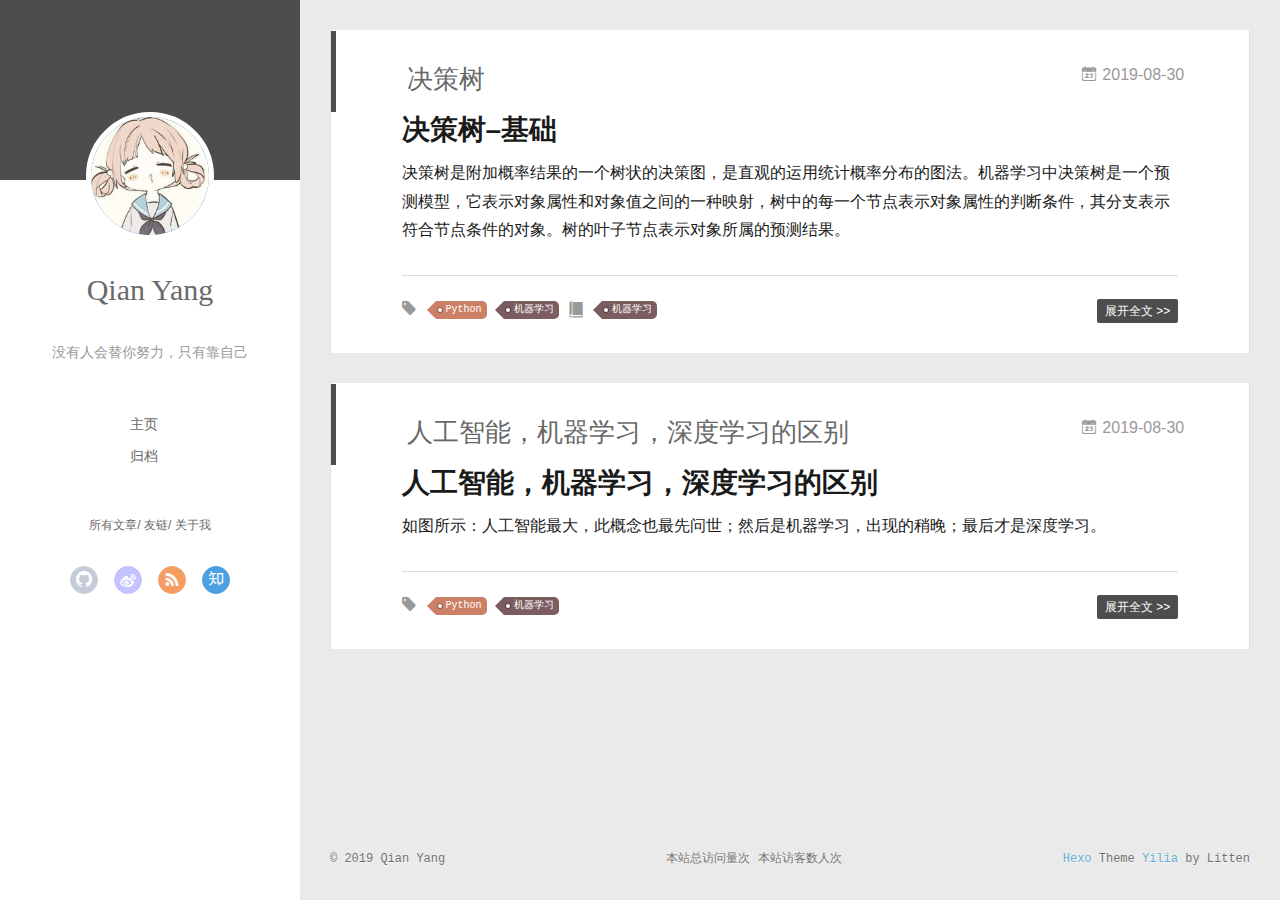
==== index.html @ 1e422bd9 "Site updated: 2019-08-30 15:09:49" ====
<!DOCTYPE html>
<html>
<head><meta name="generator" content="Hexo 3.9.0">
  <meta charset="utf-8">
  
  <meta name="renderer" content="webkit">
  <meta http-equiv="X-UA-Compatible" content="IE=edge">
  <link rel="dns-prefetch" href="https://yokiyang.github.io">
  <title>Yoki的读书笔记</title>
  <meta name="viewport" content="width=device-width, initial-scale=1, maximum-scale=1">
  <meta property="og:type" content="website">
<meta property="og:title" content="Yoki的读书笔记">
<meta property="og:url" content="https://yokiyang.github.io/index.html">
<meta property="og:site_name" content="Yoki的读书笔记">
<meta property="og:locale" content="zh-Hans">
<meta name="twitter:card" content="summary">
<meta name="twitter:title" content="Yoki的读书笔记">
  
    <link rel="alternative" href="/atom.xml" title="Yoki的读书笔记" type="application/atom+xml">
  
  
    <link rel="icon" href="/assets/favicon.png">
  
  <link rel="stylesheet" type="text/css" href="/./main.0cf68a.css">
  <style type="text/css">
  
    #container.show {
      background: linear-gradient(200deg,#a0cfe4,#e8c37e);
    }
  </style>
  

  

</head>
</html>
<body>
  <div id="container" q-class="show:isCtnShow">
    <canvas id="anm-canvas" class="anm-canvas"></canvas>
    <div class="left-col" q-class="show:isShow">
      
<div class="overlay" style="background: #4d4d4d"></div>
<div class="intrude-less">
	<header id="header" class="inner">
		<a href="/" class="profilepic">
			<img src="/assets/head.jpeg" class="js-avatar">
		</a>
		<hgroup>
		  <h1 class="header-author"><a href="/">Qian Yang</a></h1>
		</hgroup>
		
		<p class="header-subtitle">没有人会替你努力，只有靠自己</p>
		

		<nav class="header-menu">
			<ul>
			
				<li><a href="/">主页</a></li>
	        
				<li><a href="/archives">归档</a></li>
	        
			</ul>
		</nav>
		<nav class="header-smart-menu">
    		
    			
    			<a q-on="click: openSlider(e, 'innerArchive')" href="javascript:void(0)">所有文章</a>
    			
            
    			
    			<a q-on="click: openSlider(e, 'friends')" href="javascript:void(0)">友链</a>
    			
            
    			
    			<a q-on="click: openSlider(e, 'aboutme')" href="javascript:void(0)">关于我</a>
    			
            
		</nav>
		<nav class="header-nav">
			<div class="social">
				
					<a class="github" target="_blank" href="#" title="github"><i class="icon-github"></i></a>
		        
					<a class="weibo" target="_blank" href="#" title="weibo"><i class="icon-weibo"></i></a>
		        
					<a class="rss" target="_blank" href="#" title="rss"><i class="icon-rss"></i></a>
		        
					<a class="zhihu" target="_blank" href="#" title="zhihu"><i class="icon-zhihu"></i></a>
		        
			</div>
		</nav>
	</header>		
</div>

    </div>
    <div class="mid-col" q-class="show:isShow,hide:isShow|isFalse">
      
<nav id="mobile-nav">
  	<div class="overlay js-overlay" style="background: #4d4d4d"></div>
	<div class="btnctn js-mobile-btnctn">
  		<div class="slider-trigger list" q-on="click: openSlider(e)"><i class="icon icon-sort"></i></div>
	</div>
	<div class="intrude-less">
		<header id="header" class="inner">
			<div class="profilepic">
				<img src="/assets/head.jpeg" class="js-avatar">
			</div>
			<hgroup>
			  <h1 class="header-author js-header-author">Qian Yang</h1>
			</hgroup>
			
			<p class="header-subtitle"><i class="icon icon-quo-left"></i>没有人会替你努力，只有靠自己<i class="icon icon-quo-right"></i></p>
			
			
			
				
			
				
			
			
			
			<nav class="header-nav">
				<div class="social">
					
						<a class="github" target="_blank" href="#" title="github"><i class="icon-github"></i></a>
			        
						<a class="weibo" target="_blank" href="#" title="weibo"><i class="icon-weibo"></i></a>
			        
						<a class="rss" target="_blank" href="#" title="rss"><i class="icon-rss"></i></a>
			        
						<a class="zhihu" target="_blank" href="#" title="zhihu"><i class="icon-zhihu"></i></a>
			        
				</div>
			</nav>

			<nav class="header-menu js-header-menu">
				<ul style="width: 50%">
				
				
					<li style="width: 50%"><a href="/">主页</a></li>
		        
					<li style="width: 50%"><a href="/archives">归档</a></li>
		        
				</ul>
			</nav>
		</header>				
	</div>
	<div class="mobile-mask" style="display:none" q-show="isShow"></div>
</nav>

      <div id="wrapper" class="body-wrap">
        <div class="menu-l">
          <div class="canvas-wrap">
            <canvas data-colors="#eaeaea" data-sectionHeight="100" data-contentId="js-content" id="myCanvas1" class="anm-canvas"></canvas>
          </div>
          <div id="js-content" class="content-ll">
            
  
    <article id="post-decisiontree" class="article article-type-post  article-index" itemscope itemprop="blogPost">
  <div class="article-inner">
    
      <header class="article-header">
        
  
    <h1 itemprop="name">
      <a class="article-title" href="/2019/08/30/decisiontree/">决策树</a>
    </h1>
  

        
        <a href="/2019/08/30/decisiontree/" class="archive-article-date">
  	<time datetime="2019-08-30T01:09:26.000Z" itemprop="datePublished"><i class="icon-calendar icon"></i>2019-08-30</time>
</a>
        
      </header>
    
    <div class="article-entry" itemprop="articleBody">
      
        <h1 id="决策树–基础"><a href="#决策树–基础" class="headerlink" title="决策树–基础"></a>决策树–基础</h1><p>决策树是附加概率结果的一个树状的决策图，是直观的运用统计概率分布的图法。机器学习中决策树是一个预测模型，它表示对象属性和对象值之间的一种映射，树中的每一个节点表示对象属性的判断条件，其分支表示符合节点条件的对象。树的叶子节点表示对象所属的预测结果。  </p>
        
      

      
    </div>
    <div class="article-info article-info-index">
      
      
	<div class="article-tag tagcloud">
		<i class="icon-price-tags icon"></i>
		<ul class="article-tag-list">
			 
        		<li class="article-tag-list-item">
        			<a href="javascript:void(0)" class="js-tag article-tag-list-link color2">Python</a>
        		</li>
      		 
        		<li class="article-tag-list-item">
        			<a href="javascript:void(0)" class="js-tag article-tag-list-link color5">机器学习</a>
        		</li>
      		
		</ul>
	</div>

      
	<div class="article-category tagcloud">
		<i class="icon-book icon"></i>
		<ul class="article-tag-list">
			 
        		<li class="article-tag-list-item">
        			<a href="/categories/机器学习//" class="article-tag-list-link color5">机器学习</a>
        		</li>
      		
		</ul>
	</div>


      
        <p class="article-more-link">
          <a class="article-more-a" href="/2019/08/30/decisiontree/">展开全文 >></a>
        </p>
      

      
      <div class="clearfix"></div>
    </div>
  </div>
</article>

<aside class="wrap-side-operation">
    <div class="mod-side-operation">
        
        <div class="jump-container" id="js-jump-container" style="display:none;">
            <a href="javascript:void(0)" class="mod-side-operation__jump-to-top">
                <i class="icon-font icon-back"></i>
            </a>
            <div id="js-jump-plan-container" class="jump-plan-container" style="top: -11px;">
                <i class="icon-font icon-plane jump-plane"></i>
            </div>
        </div>
        
        
    </div>
</aside>




  
    <article id="post-machine_learning" class="article article-type-post  article-index" itemscope itemprop="blogPost">
  <div class="article-inner">
    
      <header class="article-header">
        
  
    <h1 itemprop="name">
      <a class="article-title" href="/2019/08/30/machine_learning/">人工智能，机器学习，深度学习的区别</a>
    </h1>
  

        
        <a href="/2019/08/30/machine_learning/" class="archive-article-date">
  	<time datetime="2019-08-29T16:00:00.000Z" itemprop="datePublished"><i class="icon-calendar icon"></i>2019-08-30</time>
</a>
        
      </header>
    
    <div class="article-entry" itemprop="articleBody">
      
        <h1 id="人工智能，机器学习，深度学习的区别"><a href="#人工智能，机器学习，深度学习的区别" class="headerlink" title="人工智能，机器学习，深度学习的区别"></a>人工智能，机器学习，深度学习的区别</h1><p>如图所示：人工智能最大，此概念也最先问世；然后是机器学习，出现的稍晚；最后才是深度学习。</p>
        
      

      
    </div>
    <div class="article-info article-info-index">
      
      
	<div class="article-tag tagcloud">
		<i class="icon-price-tags icon"></i>
		<ul class="article-tag-list">
			 
        		<li class="article-tag-list-item">
        			<a href="javascript:void(0)" class="js-tag article-tag-list-link color2">Python</a>
        		</li>
      		 
        		<li class="article-tag-list-item">
        			<a href="javascript:void(0)" class="js-tag article-tag-list-link color5">机器学习</a>
        		</li>
      		
		</ul>
	</div>

      

      
        <p class="article-more-link">
          <a class="article-more-a" href="/2019/08/30/machine_learning/">展开全文 >></a>
        </p>
      

      
      <div class="clearfix"></div>
    </div>
  </div>
</article>

<aside class="wrap-side-operation">
    <div class="mod-side-operation">
        
        <div class="jump-container" id="js-jump-container" style="display:none;">
            <a href="javascript:void(0)" class="mod-side-operation__jump-to-top">
                <i class="icon-font icon-back"></i>
            </a>
            <div id="js-jump-plan-container" class="jump-plan-container" style="top: -11px;">
                <i class="icon-font icon-plane jump-plane"></i>
            </div>
        </div>
        
        
    </div>
</aside>




  
  


          </div>
        </div>
      </div>
      <footer id="footer">
  <div class="outer">
    <div id="footer-info">
      <div class="footer-left">
        &copy; 2019 Qian Yang
      </div>
      <div class="footer-right">
        <a href="http://hexo.io/" target="_blank">Hexo</a> Theme
        <a href="https://github.com/litten/hexo-theme-yilia" target="_blank"
          >Yilia</a
        >
        by Litten
      </div>
    </div>
    <span id="busuanzi_container_site_pv">
      本站总访问量<span id="busuanzi_value_site_pv"></span>次</span
    >

    <span id="busuanzi_container_site_uv">
      本站访客数<span id="busuanzi_value_site_uv"></span>人次</span
    >
  </div>
</footer>

    </div>
    <script>
  var yiliaConfig = {
  	mathjax: false,
  	isHome: true,
  	isPost: false,
  	isArchive: false,
  	isTag: false,
  	isCategory: false,
  	open_in_new: false,
  	toc_hide_index: true,
  	root: "/",
  	innerArchive: true,
  	showTags: false
  }
</script>

<script>!function(t){function n(e){if(r[e])return r[e].exports;var i=r[e]={exports:{},id:e,loaded:!1};return t[e].call(i.exports,i,i.exports,n),i.loaded=!0,i.exports}var r={};n.m=t,n.c=r,n.p="./",n(0)}([function(t,n,r){r(195),t.exports=r(191)},function(t,n,r){var e=r(3),i=r(52),o=r(27),u=r(28),c=r(53),f="prototype",a=function(t,n,r){var s,l,h,v,p=t&a.F,d=t&a.G,y=t&a.S,g=t&a.P,b=t&a.B,m=d?e:y?e[n]||(e[n]={}):(e[n]||{})[f],x=d?i:i[n]||(i[n]={}),w=x[f]||(x[f]={});d&&(r=n);for(s in r)l=!p&&m&&void 0!==m[s],h=(l?m:r)[s],v=b&&l?c(h,e):g&&"function"==typeof h?c(Function.call,h):h,m&&u(m,s,h,t&a.U),x[s]!=h&&o(x,s,v),g&&w[s]!=h&&(w[s]=h)};e.core=i,a.F=1,a.G=2,a.S=4,a.P=8,a.B=16,a.W=32,a.U=64,a.R=128,t.exports=a},function(t,n,r){var e=r(6);t.exports=function(t){if(!e(t))throw TypeError(t+" is not an object!");return t}},function(t,n){var r=t.exports="undefined"!=typeof window&&window.Math==Math?window:"undefined"!=typeof self&&self.Math==Math?self:Function("return this")();"number"==typeof __g&&(__g=r)},function(t,n){t.exports=function(t){try{return!!t()}catch(t){return!0}}},function(t,n){var r=t.exports="undefined"!=typeof window&&window.Math==Math?window:"undefined"!=typeof self&&self.Math==Math?self:Function("return this")();"number"==typeof __g&&(__g=r)},function(t,n){t.exports=function(t){return"object"==typeof t?null!==t:"function"==typeof t}},function(t,n,r){var e=r(126)("wks"),i=r(76),o=r(3).Symbol,u="function"==typeof o;(t.exports=function(t){return e[t]||(e[t]=u&&o[t]||(u?o:i)("Symbol."+t))}).store=e},function(t,n){var r={}.hasOwnProperty;t.exports=function(t,n){return r.call(t,n)}},function(t,n,r){var e=r(94),i=r(33);t.exports=function(t){return e(i(t))}},function(t,n,r){t.exports=!r(4)(function(){return 7!=Object.defineProperty({},"a",{get:function(){return 7}}).a})},function(t,n,r){var e=r(2),i=r(167),o=r(50),u=Object.defineProperty;n.f=r(10)?Object.defineProperty:function(t,n,r){if(e(t),n=o(n,!0),e(r),i)try{return u(t,n,r)}catch(t){}if("get"in r||"set"in r)throw TypeError("Accessors not supported!");return"value"in r&&(t[n]=r.value),t}},function(t,n,r){t.exports=!r(18)(function(){return 7!=Object.defineProperty({},"a",{get:function(){return 7}}).a})},function(t,n,r){var e=r(14),i=r(22);t.exports=r(12)?function(t,n,r){return e.f(t,n,i(1,r))}:function(t,n,r){return t[n]=r,t}},function(t,n,r){var e=r(20),i=r(58),o=r(42),u=Object.defineProperty;n.f=r(12)?Object.defineProperty:function(t,n,r){if(e(t),n=o(n,!0),e(r),i)try{return u(t,n,r)}catch(t){}if("get"in r||"set"in r)throw TypeError("Accessors not supported!");return"value"in r&&(t[n]=r.value),t}},function(t,n,r){var e=r(40)("wks"),i=r(23),o=r(5).Symbol,u="function"==typeof o;(t.exports=function(t){return e[t]||(e[t]=u&&o[t]||(u?o:i)("Symbol."+t))}).store=e},function(t,n,r){var e=r(67),i=Math.min;t.exports=function(t){return t>0?i(e(t),9007199254740991):0}},function(t,n,r){var e=r(46);t.exports=function(t){return Object(e(t))}},function(t,n){t.exports=function(t){try{return!!t()}catch(t){return!0}}},function(t,n,r){var e=r(63),i=r(34);t.exports=Object.keys||function(t){return e(t,i)}},function(t,n,r){var e=r(21);t.exports=function(t){if(!e(t))throw TypeError(t+" is not an object!");return t}},function(t,n){t.exports=function(t){return"object"==typeof t?null!==t:"function"==typeof t}},function(t,n){t.exports=function(t,n){return{enumerable:!(1&t),configurable:!(2&t),writable:!(4&t),value:n}}},function(t,n){var r=0,e=Math.random();t.exports=function(t){return"Symbol(".concat(void 0===t?"":t,")_",(++r+e).toString(36))}},function(t,n){var r={}.hasOwnProperty;t.exports=function(t,n){return r.call(t,n)}},function(t,n){var r=t.exports={version:"2.4.0"};"number"==typeof __e&&(__e=r)},function(t,n){t.exports=function(t){if("function"!=typeof t)throw TypeError(t+" is not a function!");return t}},function(t,n,r){var e=r(11),i=r(66);t.exports=r(10)?function(t,n,r){return e.f(t,n,i(1,r))}:function(t,n,r){return t[n]=r,t}},function(t,n,r){var e=r(3),i=r(27),o=r(24),u=r(76)("src"),c="toString",f=Function[c],a=(""+f).split(c);r(52).inspectSource=function(t){return f.call(t)},(t.exports=function(t,n,r,c){var f="function"==typeof r;f&&(o(r,"name")||i(r,"name",n)),t[n]!==r&&(f&&(o(r,u)||i(r,u,t[n]?""+t[n]:a.join(String(n)))),t===e?t[n]=r:c?t[n]?t[n]=r:i(t,n,r):(delete t[n],i(t,n,r)))})(Function.prototype,c,function(){return"function"==typeof this&&this[u]||f.call(this)})},function(t,n,r){var e=r(1),i=r(4),o=r(46),u=function(t,n,r,e){var i=String(o(t)),u="<"+n;return""!==r&&(u+=" "+r+'="'+String(e).replace(/"/g,"&quot;")+'"'),u+">"+i+"</"+n+">"};t.exports=function(t,n){var r={};r[t]=n(u),e(e.P+e.F*i(function(){var n=""[t]('"');return n!==n.toLowerCase()||n.split('"').length>3}),"String",r)}},function(t,n,r){var e=r(115),i=r(46);t.exports=function(t){return e(i(t))}},function(t,n,r){var e=r(116),i=r(66),o=r(30),u=r(50),c=r(24),f=r(167),a=Object.getOwnPropertyDescriptor;n.f=r(10)?a:function(t,n){if(t=o(t),n=u(n,!0),f)try{return a(t,n)}catch(t){}if(c(t,n))return i(!e.f.call(t,n),t[n])}},function(t,n,r){var e=r(24),i=r(17),o=r(145)("IE_PROTO"),u=Object.prototype;t.exports=Object.getPrototypeOf||function(t){return t=i(t),e(t,o)?t[o]:"function"==typeof t.constructor&&t instanceof t.constructor?t.constructor.prototype:t instanceof Object?u:null}},function(t,n){t.exports=function(t){if(void 0==t)throw TypeError("Can't call method on  "+t);return t}},function(t,n){t.exports="constructor,hasOwnProperty,isPrototypeOf,propertyIsEnumerable,toLocaleString,toString,valueOf".split(",")},function(t,n){t.exports={}},function(t,n){t.exports=!0},function(t,n){n.f={}.propertyIsEnumerable},function(t,n,r){var e=r(14).f,i=r(8),o=r(15)("toStringTag");t.exports=function(t,n,r){t&&!i(t=r?t:t.prototype,o)&&e(t,o,{configurable:!0,value:n})}},function(t,n,r){var e=r(40)("keys"),i=r(23);t.exports=function(t){return e[t]||(e[t]=i(t))}},function(t,n,r){var e=r(5),i="__core-js_shared__",o=e[i]||(e[i]={});t.exports=function(t){return o[t]||(o[t]={})}},function(t,n){var r=Math.ceil,e=Math.floor;t.exports=function(t){return isNaN(t=+t)?0:(t>0?e:r)(t)}},function(t,n,r){var e=r(21);t.exports=function(t,n){if(!e(t))return t;var r,i;if(n&&"function"==typeof(r=t.toString)&&!e(i=r.call(t)))return i;if("function"==typeof(r=t.valueOf)&&!e(i=r.call(t)))return i;if(!n&&"function"==typeof(r=t.toString)&&!e(i=r.call(t)))return i;throw TypeError("Can't convert object to primitive value")}},function(t,n,r){var e=r(5),i=r(25),o=r(36),u=r(44),c=r(14).f;t.exports=function(t){var n=i.Symbol||(i.Symbol=o?{}:e.Symbol||{});"_"==t.charAt(0)||t in n||c(n,t,{value:u.f(t)})}},function(t,n,r){n.f=r(15)},function(t,n){var r={}.toString;t.exports=function(t){return r.call(t).slice(8,-1)}},function(t,n){t.exports=function(t){if(void 0==t)throw TypeError("Can't call method on  "+t);return t}},function(t,n,r){var e=r(4);t.exports=function(t,n){return!!t&&e(function(){n?t.call(null,function(){},1):t.call(null)})}},function(t,n,r){var e=r(53),i=r(115),o=r(17),u=r(16),c=r(203);t.exports=function(t,n){var r=1==t,f=2==t,a=3==t,s=4==t,l=6==t,h=5==t||l,v=n||c;return function(n,c,p){for(var d,y,g=o(n),b=i(g),m=e(c,p,3),x=u(b.length),w=0,S=r?v(n,x):f?v(n,0):void 0;x>w;w++)if((h||w in b)&&(d=b[w],y=m(d,w,g),t))if(r)S[w]=y;else if(y)switch(t){case 3:return!0;case 5:return d;case 6:return w;case 2:S.push(d)}else if(s)return!1;return l?-1:a||s?s:S}}},function(t,n,r){var e=r(1),i=r(52),o=r(4);t.exports=function(t,n){var r=(i.Object||{})[t]||Object[t],u={};u[t]=n(r),e(e.S+e.F*o(function(){r(1)}),"Object",u)}},function(t,n,r){var e=r(6);t.exports=function(t,n){if(!e(t))return t;var r,i;if(n&&"function"==typeof(r=t.toString)&&!e(i=r.call(t)))return i;if("function"==typeof(r=t.valueOf)&&!e(i=r.call(t)))return i;if(!n&&"function"==typeof(r=t.toString)&&!e(i=r.call(t)))return i;throw TypeError("Can't convert object to primitive value")}},function(t,n,r){var e=r(5),i=r(25),o=r(91),u=r(13),c="prototype",f=function(t,n,r){var a,s,l,h=t&f.F,v=t&f.G,p=t&f.S,d=t&f.P,y=t&f.B,g=t&f.W,b=v?i:i[n]||(i[n]={}),m=b[c],x=v?e:p?e[n]:(e[n]||{})[c];v&&(r=n);for(a in r)(s=!h&&x&&void 0!==x[a])&&a in b||(l=s?x[a]:r[a],b[a]=v&&"function"!=typeof x[a]?r[a]:y&&s?o(l,e):g&&x[a]==l?function(t){var n=function(n,r,e){if(this instanceof t){switch(arguments.length){case 0:return new t;case 1:return new t(n);case 2:return new t(n,r)}return new t(n,r,e)}return t.apply(this,arguments)};return n[c]=t[c],n}(l):d&&"function"==typeof l?o(Function.call,l):l,d&&((b.virtual||(b.virtual={}))[a]=l,t&f.R&&m&&!m[a]&&u(m,a,l)))};f.F=1,f.G=2,f.S=4,f.P=8,f.B=16,f.W=32,f.U=64,f.R=128,t.exports=f},function(t,n){var r=t.exports={version:"2.4.0"};"number"==typeof __e&&(__e=r)},function(t,n,r){var e=r(26);t.exports=function(t,n,r){if(e(t),void 0===n)return t;switch(r){case 1:return function(r){return t.call(n,r)};case 2:return function(r,e){return t.call(n,r,e)};case 3:return function(r,e,i){return t.call(n,r,e,i)}}return function(){return t.apply(n,arguments)}}},function(t,n,r){var e=r(183),i=r(1),o=r(126)("metadata"),u=o.store||(o.store=new(r(186))),c=function(t,n,r){var i=u.get(t);if(!i){if(!r)return;u.set(t,i=new e)}var o=i.get(n);if(!o){if(!r)return;i.set(n,o=new e)}return o},f=function(t,n,r){var e=c(n,r,!1);return void 0!==e&&e.has(t)},a=function(t,n,r){var e=c(n,r,!1);return void 0===e?void 0:e.get(t)},s=function(t,n,r,e){c(r,e,!0).set(t,n)},l=function(t,n){var r=c(t,n,!1),e=[];return r&&r.forEach(function(t,n){e.push(n)}),e},h=function(t){return void 0===t||"symbol"==typeof t?t:String(t)},v=function(t){i(i.S,"Reflect",t)};t.exports={store:u,map:c,has:f,get:a,set:s,keys:l,key:h,exp:v}},function(t,n,r){"use strict";if(r(10)){var e=r(69),i=r(3),o=r(4),u=r(1),c=r(127),f=r(152),a=r(53),s=r(68),l=r(66),h=r(27),v=r(73),p=r(67),d=r(16),y=r(75),g=r(50),b=r(24),m=r(180),x=r(114),w=r(6),S=r(17),_=r(137),O=r(70),E=r(32),P=r(71).f,j=r(154),F=r(76),M=r(7),A=r(48),N=r(117),T=r(146),I=r(155),k=r(80),L=r(123),R=r(74),C=r(130),D=r(160),U=r(11),W=r(31),G=U.f,B=W.f,V=i.RangeError,z=i.TypeError,q=i.Uint8Array,K="ArrayBuffer",J="Shared"+K,Y="BYTES_PER_ELEMENT",H="prototype",$=Array[H],X=f.ArrayBuffer,Q=f.DataView,Z=A(0),tt=A(2),nt=A(3),rt=A(4),et=A(5),it=A(6),ot=N(!0),ut=N(!1),ct=I.values,ft=I.keys,at=I.entries,st=$.lastIndexOf,lt=$.reduce,ht=$.reduceRight,vt=$.join,pt=$.sort,dt=$.slice,yt=$.toString,gt=$.toLocaleString,bt=M("iterator"),mt=M("toStringTag"),xt=F("typed_constructor"),wt=F("def_constructor"),St=c.CONSTR,_t=c.TYPED,Ot=c.VIEW,Et="Wrong length!",Pt=A(1,function(t,n){return Tt(T(t,t[wt]),n)}),jt=o(function(){return 1===new q(new Uint16Array([1]).buffer)[0]}),Ft=!!q&&!!q[H].set&&o(function(){new q(1).set({})}),Mt=function(t,n){if(void 0===t)throw z(Et);var r=+t,e=d(t);if(n&&!m(r,e))throw V(Et);return e},At=function(t,n){var r=p(t);if(r<0||r%n)throw V("Wrong offset!");return r},Nt=function(t){if(w(t)&&_t in t)return t;throw z(t+" is not a typed array!")},Tt=function(t,n){if(!(w(t)&&xt in t))throw z("It is not a typed array constructor!");return new t(n)},It=function(t,n){return kt(T(t,t[wt]),n)},kt=function(t,n){for(var r=0,e=n.length,i=Tt(t,e);e>r;)i[r]=n[r++];return i},Lt=function(t,n,r){G(t,n,{get:function(){return this._d[r]}})},Rt=function(t){var n,r,e,i,o,u,c=S(t),f=arguments.length,s=f>1?arguments[1]:void 0,l=void 0!==s,h=j(c);if(void 0!=h&&!_(h)){for(u=h.call(c),e=[],n=0;!(o=u.next()).done;n++)e.push(o.value);c=e}for(l&&f>2&&(s=a(s,arguments[2],2)),n=0,r=d(c.length),i=Tt(this,r);r>n;n++)i[n]=l?s(c[n],n):c[n];return i},Ct=function(){for(var t=0,n=arguments.length,r=Tt(this,n);n>t;)r[t]=arguments[t++];return r},Dt=!!q&&o(function(){gt.call(new q(1))}),Ut=function(){return gt.apply(Dt?dt.call(Nt(this)):Nt(this),arguments)},Wt={copyWithin:function(t,n){return D.call(Nt(this),t,n,arguments.length>2?arguments[2]:void 0)},every:function(t){return rt(Nt(this),t,arguments.length>1?arguments[1]:void 0)},fill:function(t){return C.apply(Nt(this),arguments)},filter:function(t){return It(this,tt(Nt(this),t,arguments.length>1?arguments[1]:void 0))},find:function(t){return et(Nt(this),t,arguments.length>1?arguments[1]:void 0)},findIndex:function(t){return it(Nt(this),t,arguments.length>1?arguments[1]:void 0)},forEach:function(t){Z(Nt(this),t,arguments.length>1?arguments[1]:void 0)},indexOf:function(t){return ut(Nt(this),t,arguments.length>1?arguments[1]:void 0)},includes:function(t){return ot(Nt(this),t,arguments.length>1?arguments[1]:void 0)},join:function(t){return vt.apply(Nt(this),arguments)},lastIndexOf:function(t){return st.apply(Nt(this),arguments)},map:function(t){return Pt(Nt(this),t,arguments.length>1?arguments[1]:void 0)},reduce:function(t){return lt.apply(Nt(this),arguments)},reduceRight:function(t){return ht.apply(Nt(this),arguments)},reverse:function(){for(var t,n=this,r=Nt(n).length,e=Math.floor(r/2),i=0;i<e;)t=n[i],n[i++]=n[--r],n[r]=t;return n},some:function(t){return nt(Nt(this),t,arguments.length>1?arguments[1]:void 0)},sort:function(t){return pt.call(Nt(this),t)},subarray:function(t,n){var r=Nt(this),e=r.length,i=y(t,e);return new(T(r,r[wt]))(r.buffer,r.byteOffset+i*r.BYTES_PER_ELEMENT,d((void 0===n?e:y(n,e))-i))}},Gt=function(t,n){return It(this,dt.call(Nt(this),t,n))},Bt=function(t){Nt(this);var n=At(arguments[1],1),r=this.length,e=S(t),i=d(e.length),o=0;if(i+n>r)throw V(Et);for(;o<i;)this[n+o]=e[o++]},Vt={entries:function(){return at.call(Nt(this))},keys:function(){return ft.call(Nt(this))},values:function(){return ct.call(Nt(this))}},zt=function(t,n){return w(t)&&t[_t]&&"symbol"!=typeof n&&n in t&&String(+n)==String(n)},qt=function(t,n){return zt(t,n=g(n,!0))?l(2,t[n]):B(t,n)},Kt=function(t,n,r){return!(zt(t,n=g(n,!0))&&w(r)&&b(r,"value"))||b(r,"get")||b(r,"set")||r.configurable||b(r,"writable")&&!r.writable||b(r,"enumerable")&&!r.enumerable?G(t,n,r):(t[n]=r.value,t)};St||(W.f=qt,U.f=Kt),u(u.S+u.F*!St,"Object",{getOwnPropertyDescriptor:qt,defineProperty:Kt}),o(function(){yt.call({})})&&(yt=gt=function(){return vt.call(this)});var Jt=v({},Wt);v(Jt,Vt),h(Jt,bt,Vt.values),v(Jt,{slice:Gt,set:Bt,constructor:function(){},toString:yt,toLocaleString:Ut}),Lt(Jt,"buffer","b"),Lt(Jt,"byteOffset","o"),Lt(Jt,"byteLength","l"),Lt(Jt,"length","e"),G(Jt,mt,{get:function(){return this[_t]}}),t.exports=function(t,n,r,f){f=!!f;var a=t+(f?"Clamped":"")+"Array",l="Uint8Array"!=a,v="get"+t,p="set"+t,y=i[a],g=y||{},b=y&&E(y),m=!y||!c.ABV,S={},_=y&&y[H],j=function(t,r){var e=t._d;return e.v[v](r*n+e.o,jt)},F=function(t,r,e){var i=t._d;f&&(e=(e=Math.round(e))<0?0:e>255?255:255&e),i.v[p](r*n+i.o,e,jt)},M=function(t,n){G(t,n,{get:function(){return j(this,n)},set:function(t){return F(this,n,t)},enumerable:!0})};m?(y=r(function(t,r,e,i){s(t,y,a,"_d");var o,u,c,f,l=0,v=0;if(w(r)){if(!(r instanceof X||(f=x(r))==K||f==J))return _t in r?kt(y,r):Rt.call(y,r);o=r,v=At(e,n);var p=r.byteLength;if(void 0===i){if(p%n)throw V(Et);if((u=p-v)<0)throw V(Et)}else if((u=d(i)*n)+v>p)throw V(Et);c=u/n}else c=Mt(r,!0),u=c*n,o=new X(u);for(h(t,"_d",{b:o,o:v,l:u,e:c,v:new Q(o)});l<c;)M(t,l++)}),_=y[H]=O(Jt),h(_,"constructor",y)):L(function(t){new y(null),new y(t)},!0)||(y=r(function(t,r,e,i){s(t,y,a);var o;return w(r)?r instanceof X||(o=x(r))==K||o==J?void 0!==i?new g(r,At(e,n),i):void 0!==e?new g(r,At(e,n)):new g(r):_t in r?kt(y,r):Rt.call(y,r):new g(Mt(r,l))}),Z(b!==Function.prototype?P(g).concat(P(b)):P(g),function(t){t in y||h(y,t,g[t])}),y[H]=_,e||(_.constructor=y));var A=_[bt],N=!!A&&("values"==A.name||void 0==A.name),T=Vt.values;h(y,xt,!0),h(_,_t,a),h(_,Ot,!0),h(_,wt,y),(f?new y(1)[mt]==a:mt in _)||G(_,mt,{get:function(){return a}}),S[a]=y,u(u.G+u.W+u.F*(y!=g),S),u(u.S,a,{BYTES_PER_ELEMENT:n,from:Rt,of:Ct}),Y in _||h(_,Y,n),u(u.P,a,Wt),R(a),u(u.P+u.F*Ft,a,{set:Bt}),u(u.P+u.F*!N,a,Vt),u(u.P+u.F*(_.toString!=yt),a,{toString:yt}),u(u.P+u.F*o(function(){new y(1).slice()}),a,{slice:Gt}),u(u.P+u.F*(o(function(){return[1,2].toLocaleString()!=new y([1,2]).toLocaleString()})||!o(function(){_.toLocaleString.call([1,2])})),a,{toLocaleString:Ut}),k[a]=N?A:T,e||N||h(_,bt,T)}}else t.exports=function(){}},function(t,n){var r={}.toString;t.exports=function(t){return r.call(t).slice(8,-1)}},function(t,n,r){var e=r(21),i=r(5).document,o=e(i)&&e(i.createElement);t.exports=function(t){return o?i.createElement(t):{}}},function(t,n,r){t.exports=!r(12)&&!r(18)(function(){return 7!=Object.defineProperty(r(57)("div"),"a",{get:function(){return 7}}).a})},function(t,n,r){"use strict";var e=r(36),i=r(51),o=r(64),u=r(13),c=r(8),f=r(35),a=r(96),s=r(38),l=r(103),h=r(15)("iterator"),v=!([].keys&&"next"in[].keys()),p="keys",d="values",y=function(){return this};t.exports=function(t,n,r,g,b,m,x){a(r,n,g);var w,S,_,O=function(t){if(!v&&t in F)return F[t];switch(t){case p:case d:return function(){return new r(this,t)}}return function(){return new r(this,t)}},E=n+" Iterator",P=b==d,j=!1,F=t.prototype,M=F[h]||F["@@iterator"]||b&&F[b],A=M||O(b),N=b?P?O("entries"):A:void 0,T="Array"==n?F.entries||M:M;if(T&&(_=l(T.call(new t)))!==Object.prototype&&(s(_,E,!0),e||c(_,h)||u(_,h,y)),P&&M&&M.name!==d&&(j=!0,A=function(){return M.call(this)}),e&&!x||!v&&!j&&F[h]||u(F,h,A),f[n]=A,f[E]=y,b)if(w={values:P?A:O(d),keys:m?A:O(p),entries:N},x)for(S in w)S in F||o(F,S,w[S]);else i(i.P+i.F*(v||j),n,w);return w}},function(t,n,r){var e=r(20),i=r(100),o=r(34),u=r(39)("IE_PROTO"),c=function(){},f="prototype",a=function(){var t,n=r(57)("iframe"),e=o.length;for(n.style.display="none",r(93).appendChild(n),n.src="javascript:",t=n.contentWindow.document,t.open(),t.write("<script>document.F=Object<\/script>"),t.close(),a=t.F;e--;)delete a[f][o[e]];return a()};t.exports=Object.create||function(t,n){var r;return null!==t?(c[f]=e(t),r=new c,c[f]=null,r[u]=t):r=a(),void 0===n?r:i(r,n)}},function(t,n,r){var e=r(63),i=r(34).concat("length","prototype");n.f=Object.getOwnPropertyNames||function(t){return e(t,i)}},function(t,n){n.f=Object.getOwnPropertySymbols},function(t,n,r){var e=r(8),i=r(9),o=r(90)(!1),u=r(39)("IE_PROTO");t.exports=function(t,n){var r,c=i(t),f=0,a=[];for(r in c)r!=u&&e(c,r)&&a.push(r);for(;n.length>f;)e(c,r=n[f++])&&(~o(a,r)||a.push(r));return a}},function(t,n,r){t.exports=r(13)},function(t,n,r){var e=r(76)("meta"),i=r(6),o=r(24),u=r(11).f,c=0,f=Object.isExtensible||function(){return!0},a=!r(4)(function(){return f(Object.preventExtensions({}))}),s=function(t){u(t,e,{value:{i:"O"+ ++c,w:{}}})},l=function(t,n){if(!i(t))return"symbol"==typeof t?t:("string"==typeof t?"S":"P")+t;if(!o(t,e)){if(!f(t))return"F";if(!n)return"E";s(t)}return t[e].i},h=function(t,n){if(!o(t,e)){if(!f(t))return!0;if(!n)return!1;s(t)}return t[e].w},v=function(t){return a&&p.NEED&&f(t)&&!o(t,e)&&s(t),t},p=t.exports={KEY:e,NEED:!1,fastKey:l,getWeak:h,onFreeze:v}},function(t,n){t.exports=function(t,n){return{enumerable:!(1&t),configurable:!(2&t),writable:!(4&t),value:n}}},function(t,n){var r=Math.ceil,e=Math.floor;t.exports=function(t){return isNaN(t=+t)?0:(t>0?e:r)(t)}},function(t,n){t.exports=function(t,n,r,e){if(!(t instanceof n)||void 0!==e&&e in t)throw TypeError(r+": incorrect invocation!");return t}},function(t,n){t.exports=!1},function(t,n,r){var e=r(2),i=r(173),o=r(133),u=r(145)("IE_PROTO"),c=function(){},f="prototype",a=function(){var t,n=r(132)("iframe"),e=o.length;for(n.style.display="none",r(135).appendChild(n),n.src="javascript:",t=n.contentWindow.document,t.open(),t.write("<script>document.F=Object<\/script>"),t.close(),a=t.F;e--;)delete a[f][o[e]];return a()};t.exports=Object.create||function(t,n){var r;return null!==t?(c[f]=e(t),r=new c,c[f]=null,r[u]=t):r=a(),void 0===n?r:i(r,n)}},function(t,n,r){var e=r(175),i=r(133).concat("length","prototype");n.f=Object.getOwnPropertyNames||function(t){return e(t,i)}},function(t,n,r){var e=r(175),i=r(133);t.exports=Object.keys||function(t){return e(t,i)}},function(t,n,r){var e=r(28);t.exports=function(t,n,r){for(var i in n)e(t,i,n[i],r);return t}},function(t,n,r){"use strict";var e=r(3),i=r(11),o=r(10),u=r(7)("species");t.exports=function(t){var n=e[t];o&&n&&!n[u]&&i.f(n,u,{configurable:!0,get:function(){return this}})}},function(t,n,r){var e=r(67),i=Math.max,o=Math.min;t.exports=function(t,n){return t=e(t),t<0?i(t+n,0):o(t,n)}},function(t,n){var r=0,e=Math.random();t.exports=function(t){return"Symbol(".concat(void 0===t?"":t,")_",(++r+e).toString(36))}},function(t,n,r){var e=r(33);t.exports=function(t){return Object(e(t))}},function(t,n,r){var e=r(7)("unscopables"),i=Array.prototype;void 0==i[e]&&r(27)(i,e,{}),t.exports=function(t){i[e][t]=!0}},function(t,n,r){var e=r(53),i=r(169),o=r(137),u=r(2),c=r(16),f=r(154),a={},s={},n=t.exports=function(t,n,r,l,h){var v,p,d,y,g=h?function(){return t}:f(t),b=e(r,l,n?2:1),m=0;if("function"!=typeof g)throw TypeError(t+" is not iterable!");if(o(g)){for(v=c(t.length);v>m;m++)if((y=n?b(u(p=t[m])[0],p[1]):b(t[m]))===a||y===s)return y}else for(d=g.call(t);!(p=d.next()).done;)if((y=i(d,b,p.value,n))===a||y===s)return y};n.BREAK=a,n.RETURN=s},function(t,n){t.exports={}},function(t,n,r){var e=r(11).f,i=r(24),o=r(7)("toStringTag");t.exports=function(t,n,r){t&&!i(t=r?t:t.prototype,o)&&e(t,o,{configurable:!0,value:n})}},function(t,n,r){var e=r(1),i=r(46),o=r(4),u=r(150),c="["+u+"]",f="​",a=RegExp("^"+c+c+"*"),s=RegExp(c+c+"*$"),l=function(t,n,r){var i={},c=o(function(){return!!u[t]()||f[t]()!=f}),a=i[t]=c?n(h):u[t];r&&(i[r]=a),e(e.P+e.F*c,"String",i)},h=l.trim=function(t,n){return t=String(i(t)),1&n&&(t=t.replace(a,"")),2&n&&(t=t.replace(s,"")),t};t.exports=l},function(t,n,r){t.exports={default:r(86),__esModule:!0}},function(t,n,r){t.exports={default:r(87),__esModule:!0}},function(t,n,r){"use strict";function e(t){return t&&t.__esModule?t:{default:t}}n.__esModule=!0;var i=r(84),o=e(i),u=r(83),c=e(u),f="function"==typeof c.default&&"symbol"==typeof o.default?function(t){return typeof t}:function(t){return t&&"function"==typeof c.default&&t.constructor===c.default&&t!==c.default.prototype?"symbol":typeof t};n.default="function"==typeof c.default&&"symbol"===f(o.default)?function(t){return void 0===t?"undefined":f(t)}:function(t){return t&&"function"==typeof c.default&&t.constructor===c.default&&t!==c.default.prototype?"symbol":void 0===t?"undefined":f(t)}},function(t,n,r){r(110),r(108),r(111),r(112),t.exports=r(25).Symbol},function(t,n,r){r(109),r(113),t.exports=r(44).f("iterator")},function(t,n){t.exports=function(t){if("function"!=typeof t)throw TypeError(t+" is not a function!");return t}},function(t,n){t.exports=function(){}},function(t,n,r){var e=r(9),i=r(106),o=r(105);t.exports=function(t){return function(n,r,u){var c,f=e(n),a=i(f.length),s=o(u,a);if(t&&r!=r){for(;a>s;)if((c=f[s++])!=c)return!0}else for(;a>s;s++)if((t||s in f)&&f[s]===r)return t||s||0;return!t&&-1}}},function(t,n,r){var e=r(88);t.exports=function(t,n,r){if(e(t),void 0===n)return t;switch(r){case 1:return function(r){return t.call(n,r)};case 2:return function(r,e){return t.call(n,r,e)};case 3:return function(r,e,i){return t.call(n,r,e,i)}}return function(){return t.apply(n,arguments)}}},function(t,n,r){var e=r(19),i=r(62),o=r(37);t.exports=function(t){var n=e(t),r=i.f;if(r)for(var u,c=r(t),f=o.f,a=0;c.length>a;)f.call(t,u=c[a++])&&n.push(u);return n}},function(t,n,r){t.exports=r(5).document&&document.documentElement},function(t,n,r){var e=r(56);t.exports=Object("z").propertyIsEnumerable(0)?Object:function(t){return"String"==e(t)?t.split(""):Object(t)}},function(t,n,r){var e=r(56);t.exports=Array.isArray||function(t){return"Array"==e(t)}},function(t,n,r){"use strict";var e=r(60),i=r(22),o=r(38),u={};r(13)(u,r(15)("iterator"),function(){return this}),t.exports=function(t,n,r){t.prototype=e(u,{next:i(1,r)}),o(t,n+" Iterator")}},function(t,n){t.exports=function(t,n){return{value:n,done:!!t}}},function(t,n,r){var e=r(19),i=r(9);t.exports=function(t,n){for(var r,o=i(t),u=e(o),c=u.length,f=0;c>f;)if(o[r=u[f++]]===n)return r}},function(t,n,r){var e=r(23)("meta"),i=r(21),o=r(8),u=r(14).f,c=0,f=Object.isExtensible||function(){return!0},a=!r(18)(function(){return f(Object.preventExtensions({}))}),s=function(t){u(t,e,{value:{i:"O"+ ++c,w:{}}})},l=function(t,n){if(!i(t))return"symbol"==typeof t?t:("string"==typeof t?"S":"P")+t;if(!o(t,e)){if(!f(t))return"F";if(!n)return"E";s(t)}return t[e].i},h=function(t,n){if(!o(t,e)){if(!f(t))return!0;if(!n)return!1;s(t)}return t[e].w},v=function(t){return a&&p.NEED&&f(t)&&!o(t,e)&&s(t),t},p=t.exports={KEY:e,NEED:!1,fastKey:l,getWeak:h,onFreeze:v}},function(t,n,r){var e=r(14),i=r(20),o=r(19);t.exports=r(12)?Object.defineProperties:function(t,n){i(t);for(var r,u=o(n),c=u.length,f=0;c>f;)e.f(t,r=u[f++],n[r]);return t}},function(t,n,r){var e=r(37),i=r(22),o=r(9),u=r(42),c=r(8),f=r(58),a=Object.getOwnPropertyDescriptor;n.f=r(12)?a:function(t,n){if(t=o(t),n=u(n,!0),f)try{return a(t,n)}catch(t){}if(c(t,n))return i(!e.f.call(t,n),t[n])}},function(t,n,r){var e=r(9),i=r(61).f,o={}.toString,u="object"==typeof window&&window&&Object.getOwnPropertyNames?Object.getOwnPropertyNames(window):[],c=function(t){try{return i(t)}catch(t){return u.slice()}};t.exports.f=function(t){return u&&"[object Window]"==o.call(t)?c(t):i(e(t))}},function(t,n,r){var e=r(8),i=r(77),o=r(39)("IE_PROTO"),u=Object.prototype;t.exports=Object.getPrototypeOf||function(t){return t=i(t),e(t,o)?t[o]:"function"==typeof t.constructor&&t instanceof t.constructor?t.constructor.prototype:t instanceof Object?u:null}},function(t,n,r){var e=r(41),i=r(33);t.exports=function(t){return function(n,r){var o,u,c=String(i(n)),f=e(r),a=c.length;return f<0||f>=a?t?"":void 0:(o=c.charCodeAt(f),o<55296||o>56319||f+1===a||(u=c.charCodeAt(f+1))<56320||u>57343?t?c.charAt(f):o:t?c.slice(f,f+2):u-56320+(o-55296<<10)+65536)}}},function(t,n,r){var e=r(41),i=Math.max,o=Math.min;t.exports=function(t,n){return t=e(t),t<0?i(t+n,0):o(t,n)}},function(t,n,r){var e=r(41),i=Math.min;t.exports=function(t){return t>0?i(e(t),9007199254740991):0}},function(t,n,r){"use strict";var e=r(89),i=r(97),o=r(35),u=r(9);t.exports=r(59)(Array,"Array",function(t,n){this._t=u(t),this._i=0,this._k=n},function(){var t=this._t,n=this._k,r=this._i++;return!t||r>=t.length?(this._t=void 0,i(1)):"keys"==n?i(0,r):"values"==n?i(0,t[r]):i(0,[r,t[r]])},"values"),o.Arguments=o.Array,e("keys"),e("values"),e("entries")},function(t,n){},function(t,n,r){"use strict";var e=r(104)(!0);r(59)(String,"String",function(t){this._t=String(t),this._i=0},function(){var t,n=this._t,r=this._i;return r>=n.length?{value:void 0,done:!0}:(t=e(n,r),this._i+=t.length,{value:t,done:!1})})},function(t,n,r){"use strict";var e=r(5),i=r(8),o=r(12),u=r(51),c=r(64),f=r(99).KEY,a=r(18),s=r(40),l=r(38),h=r(23),v=r(15),p=r(44),d=r(43),y=r(98),g=r(92),b=r(95),m=r(20),x=r(9),w=r(42),S=r(22),_=r(60),O=r(102),E=r(101),P=r(14),j=r(19),F=E.f,M=P.f,A=O.f,N=e.Symbol,T=e.JSON,I=T&&T.stringify,k="prototype",L=v("_hidden"),R=v("toPrimitive"),C={}.propertyIsEnumerable,D=s("symbol-registry"),U=s("symbols"),W=s("op-symbols"),G=Object[k],B="function"==typeof N,V=e.QObject,z=!V||!V[k]||!V[k].findChild,q=o&&a(function(){return 7!=_(M({},"a",{get:function(){return M(this,"a",{value:7}).a}})).a})?function(t,n,r){var e=F(G,n);e&&delete G[n],M(t,n,r),e&&t!==G&&M(G,n,e)}:M,K=function(t){var n=U[t]=_(N[k]);return n._k=t,n},J=B&&"symbol"==typeof N.iterator?function(t){return"symbol"==typeof t}:function(t){return t instanceof N},Y=function(t,n,r){return t===G&&Y(W,n,r),m(t),n=w(n,!0),m(r),i(U,n)?(r.enumerable?(i(t,L)&&t[L][n]&&(t[L][n]=!1),r=_(r,{enumerable:S(0,!1)})):(i(t,L)||M(t,L,S(1,{})),t[L][n]=!0),q(t,n,r)):M(t,n,r)},H=function(t,n){m(t);for(var r,e=g(n=x(n)),i=0,o=e.length;o>i;)Y(t,r=e[i++],n[r]);return t},$=function(t,n){return void 0===n?_(t):H(_(t),n)},X=function(t){var n=C.call(this,t=w(t,!0));return!(this===G&&i(U,t)&&!i(W,t))&&(!(n||!i(this,t)||!i(U,t)||i(this,L)&&this[L][t])||n)},Q=function(t,n){if(t=x(t),n=w(n,!0),t!==G||!i(U,n)||i(W,n)){var r=F(t,n);return!r||!i(U,n)||i(t,L)&&t[L][n]||(r.enumerable=!0),r}},Z=function(t){for(var n,r=A(x(t)),e=[],o=0;r.length>o;)i(U,n=r[o++])||n==L||n==f||e.push(n);return e},tt=function(t){for(var n,r=t===G,e=A(r?W:x(t)),o=[],u=0;e.length>u;)!i(U,n=e[u++])||r&&!i(G,n)||o.push(U[n]);return o};B||(N=function(){if(this instanceof N)throw TypeError("Symbol is not a constructor!");var t=h(arguments.length>0?arguments[0]:void 0),n=function(r){this===G&&n.call(W,r),i(this,L)&&i(this[L],t)&&(this[L][t]=!1),q(this,t,S(1,r))};return o&&z&&q(G,t,{configurable:!0,set:n}),K(t)},c(N[k],"toString",function(){return this._k}),E.f=Q,P.f=Y,r(61).f=O.f=Z,r(37).f=X,r(62).f=tt,o&&!r(36)&&c(G,"propertyIsEnumerable",X,!0),p.f=function(t){return K(v(t))}),u(u.G+u.W+u.F*!B,{Symbol:N});for(var nt="hasInstance,isConcatSpreadable,iterator,match,replace,search,species,split,toPrimitive,toStringTag,unscopables".split(","),rt=0;nt.length>rt;)v(nt[rt++]);for(var nt=j(v.store),rt=0;nt.length>rt;)d(nt[rt++]);u(u.S+u.F*!B,"Symbol",{for:function(t){return i(D,t+="")?D[t]:D[t]=N(t)},keyFor:function(t){if(J(t))return y(D,t);throw TypeError(t+" is not a symbol!")},useSetter:function(){z=!0},useSimple:function(){z=!1}}),u(u.S+u.F*!B,"Object",{create:$,defineProperty:Y,defineProperties:H,getOwnPropertyDescriptor:Q,getOwnPropertyNames:Z,getOwnPropertySymbols:tt}),T&&u(u.S+u.F*(!B||a(function(){var t=N();return"[null]"!=I([t])||"{}"!=I({a:t})||"{}"!=I(Object(t))})),"JSON",{stringify:function(t){if(void 0!==t&&!J(t)){for(var n,r,e=[t],i=1;arguments.length>i;)e.push(arguments[i++]);return n=e[1],"function"==typeof n&&(r=n),!r&&b(n)||(n=function(t,n){if(r&&(n=r.call(this,t,n)),!J(n))return n}),e[1]=n,I.apply(T,e)}}}),N[k][R]||r(13)(N[k],R,N[k].valueOf),l(N,"Symbol"),l(Math,"Math",!0),l(e.JSON,"JSON",!0)},function(t,n,r){r(43)("asyncIterator")},function(t,n,r){r(43)("observable")},function(t,n,r){r(107);for(var e=r(5),i=r(13),o=r(35),u=r(15)("toStringTag"),c=["NodeList","DOMTokenList","MediaList","StyleSheetList","CSSRuleList"],f=0;f<5;f++){var a=c[f],s=e[a],l=s&&s.prototype;l&&!l[u]&&i(l,u,a),o[a]=o.Array}},function(t,n,r){var e=r(45),i=r(7)("toStringTag"),o="Arguments"==e(function(){return arguments}()),u=function(t,n){try{return t[n]}catch(t){}};t.exports=function(t){var n,r,c;return void 0===t?"Undefined":null===t?"Null":"string"==typeof(r=u(n=Object(t),i))?r:o?e(n):"Object"==(c=e(n))&&"function"==typeof n.callee?"Arguments":c}},function(t,n,r){var e=r(45);t.exports=Object("z").propertyIsEnumerable(0)?Object:function(t){return"String"==e(t)?t.split(""):Object(t)}},function(t,n){n.f={}.propertyIsEnumerable},function(t,n,r){var e=r(30),i=r(16),o=r(75);t.exports=function(t){return function(n,r,u){var c,f=e(n),a=i(f.length),s=o(u,a);if(t&&r!=r){for(;a>s;)if((c=f[s++])!=c)return!0}else for(;a>s;s++)if((t||s in f)&&f[s]===r)return t||s||0;return!t&&-1}}},function(t,n,r){"use strict";var e=r(3),i=r(1),o=r(28),u=r(73),c=r(65),f=r(79),a=r(68),s=r(6),l=r(4),h=r(123),v=r(81),p=r(136);t.exports=function(t,n,r,d,y,g){var b=e[t],m=b,x=y?"set":"add",w=m&&m.prototype,S={},_=function(t){var n=w[t];o(w,t,"delete"==t?function(t){return!(g&&!s(t))&&n.call(this,0===t?0:t)}:"has"==t?function(t){return!(g&&!s(t))&&n.call(this,0===t?0:t)}:"get"==t?function(t){return g&&!s(t)?void 0:n.call(this,0===t?0:t)}:"add"==t?function(t){return n.call(this,0===t?0:t),this}:function(t,r){return n.call(this,0===t?0:t,r),this})};if("function"==typeof m&&(g||w.forEach&&!l(function(){(new m).entries().next()}))){var O=new m,E=O[x](g?{}:-0,1)!=O,P=l(function(){O.has(1)}),j=h(function(t){new m(t)}),F=!g&&l(function(){for(var t=new m,n=5;n--;)t[x](n,n);return!t.has(-0)});j||(m=n(function(n,r){a(n,m,t);var e=p(new b,n,m);return void 0!=r&&f(r,y,e[x],e),e}),m.prototype=w,w.constructor=m),(P||F)&&(_("delete"),_("has"),y&&_("get")),(F||E)&&_(x),g&&w.clear&&delete w.clear}else m=d.getConstructor(n,t,y,x),u(m.prototype,r),c.NEED=!0;return v(m,t),S[t]=m,i(i.G+i.W+i.F*(m!=b),S),g||d.setStrong(m,t,y),m}},function(t,n,r){"use strict";var e=r(27),i=r(28),o=r(4),u=r(46),c=r(7);t.exports=function(t,n,r){var f=c(t),a=r(u,f,""[t]),s=a[0],l=a[1];o(function(){var n={};return n[f]=function(){return 7},7!=""[t](n)})&&(i(String.prototype,t,s),e(RegExp.prototype,f,2==n?function(t,n){return l.call(t,this,n)}:function(t){return l.call(t,this)}))}
},function(t,n,r){"use strict";var e=r(2);t.exports=function(){var t=e(this),n="";return t.global&&(n+="g"),t.ignoreCase&&(n+="i"),t.multiline&&(n+="m"),t.unicode&&(n+="u"),t.sticky&&(n+="y"),n}},function(t,n){t.exports=function(t,n,r){var e=void 0===r;switch(n.length){case 0:return e?t():t.call(r);case 1:return e?t(n[0]):t.call(r,n[0]);case 2:return e?t(n[0],n[1]):t.call(r,n[0],n[1]);case 3:return e?t(n[0],n[1],n[2]):t.call(r,n[0],n[1],n[2]);case 4:return e?t(n[0],n[1],n[2],n[3]):t.call(r,n[0],n[1],n[2],n[3])}return t.apply(r,n)}},function(t,n,r){var e=r(6),i=r(45),o=r(7)("match");t.exports=function(t){var n;return e(t)&&(void 0!==(n=t[o])?!!n:"RegExp"==i(t))}},function(t,n,r){var e=r(7)("iterator"),i=!1;try{var o=[7][e]();o.return=function(){i=!0},Array.from(o,function(){throw 2})}catch(t){}t.exports=function(t,n){if(!n&&!i)return!1;var r=!1;try{var o=[7],u=o[e]();u.next=function(){return{done:r=!0}},o[e]=function(){return u},t(o)}catch(t){}return r}},function(t,n,r){t.exports=r(69)||!r(4)(function(){var t=Math.random();__defineSetter__.call(null,t,function(){}),delete r(3)[t]})},function(t,n){n.f=Object.getOwnPropertySymbols},function(t,n,r){var e=r(3),i="__core-js_shared__",o=e[i]||(e[i]={});t.exports=function(t){return o[t]||(o[t]={})}},function(t,n,r){for(var e,i=r(3),o=r(27),u=r(76),c=u("typed_array"),f=u("view"),a=!(!i.ArrayBuffer||!i.DataView),s=a,l=0,h="Int8Array,Uint8Array,Uint8ClampedArray,Int16Array,Uint16Array,Int32Array,Uint32Array,Float32Array,Float64Array".split(",");l<9;)(e=i[h[l++]])?(o(e.prototype,c,!0),o(e.prototype,f,!0)):s=!1;t.exports={ABV:a,CONSTR:s,TYPED:c,VIEW:f}},function(t,n){"use strict";var r={versions:function(){var t=window.navigator.userAgent;return{trident:t.indexOf("Trident")>-1,presto:t.indexOf("Presto")>-1,webKit:t.indexOf("AppleWebKit")>-1,gecko:t.indexOf("Gecko")>-1&&-1==t.indexOf("KHTML"),mobile:!!t.match(/AppleWebKit.*Mobile.*/),ios:!!t.match(/\(i[^;]+;( U;)? CPU.+Mac OS X/),android:t.indexOf("Android")>-1||t.indexOf("Linux")>-1,iPhone:t.indexOf("iPhone")>-1||t.indexOf("Mac")>-1,iPad:t.indexOf("iPad")>-1,webApp:-1==t.indexOf("Safari"),weixin:-1==t.indexOf("MicroMessenger")}}()};t.exports=r},function(t,n,r){"use strict";var e=r(85),i=function(t){return t&&t.__esModule?t:{default:t}}(e),o=function(){function t(t,n,e){return n||e?String.fromCharCode(n||e):r[t]||t}function n(t){return e[t]}var r={"&quot;":'"',"&lt;":"<","&gt;":">","&amp;":"&","&nbsp;":" "},e={};for(var u in r)e[r[u]]=u;return r["&apos;"]="'",e["'"]="&#39;",{encode:function(t){return t?(""+t).replace(/['<> "&]/g,n).replace(/\r?\n/g,"<br/>").replace(/\s/g,"&nbsp;"):""},decode:function(n){return n?(""+n).replace(/<br\s*\/?>/gi,"\n").replace(/&quot;|&lt;|&gt;|&amp;|&nbsp;|&apos;|&#(\d+);|&#(\d+)/g,t).replace(/\u00a0/g," "):""},encodeBase16:function(t){if(!t)return t;t+="";for(var n=[],r=0,e=t.length;e>r;r++)n.push(t.charCodeAt(r).toString(16).toUpperCase());return n.join("")},encodeBase16forJSON:function(t){if(!t)return t;t=t.replace(/[\u4E00-\u9FBF]/gi,function(t){return escape(t).replace("%u","\\u")});for(var n=[],r=0,e=t.length;e>r;r++)n.push(t.charCodeAt(r).toString(16).toUpperCase());return n.join("")},decodeBase16:function(t){if(!t)return t;t+="";for(var n=[],r=0,e=t.length;e>r;r+=2)n.push(String.fromCharCode("0x"+t.slice(r,r+2)));return n.join("")},encodeObject:function(t){if(t instanceof Array)for(var n=0,r=t.length;r>n;n++)t[n]=o.encodeObject(t[n]);else if("object"==(void 0===t?"undefined":(0,i.default)(t)))for(var e in t)t[e]=o.encodeObject(t[e]);else if("string"==typeof t)return o.encode(t);return t},loadScript:function(t){var n=document.createElement("script");document.getElementsByTagName("body")[0].appendChild(n),n.setAttribute("src",t)},addLoadEvent:function(t){var n=window.onload;"function"!=typeof window.onload?window.onload=t:window.onload=function(){n(),t()}}}}();t.exports=o},function(t,n,r){"use strict";var e=r(17),i=r(75),o=r(16);t.exports=function(t){for(var n=e(this),r=o(n.length),u=arguments.length,c=i(u>1?arguments[1]:void 0,r),f=u>2?arguments[2]:void 0,a=void 0===f?r:i(f,r);a>c;)n[c++]=t;return n}},function(t,n,r){"use strict";var e=r(11),i=r(66);t.exports=function(t,n,r){n in t?e.f(t,n,i(0,r)):t[n]=r}},function(t,n,r){var e=r(6),i=r(3).document,o=e(i)&&e(i.createElement);t.exports=function(t){return o?i.createElement(t):{}}},function(t,n){t.exports="constructor,hasOwnProperty,isPrototypeOf,propertyIsEnumerable,toLocaleString,toString,valueOf".split(",")},function(t,n,r){var e=r(7)("match");t.exports=function(t){var n=/./;try{"/./"[t](n)}catch(r){try{return n[e]=!1,!"/./"[t](n)}catch(t){}}return!0}},function(t,n,r){t.exports=r(3).document&&document.documentElement},function(t,n,r){var e=r(6),i=r(144).set;t.exports=function(t,n,r){var o,u=n.constructor;return u!==r&&"function"==typeof u&&(o=u.prototype)!==r.prototype&&e(o)&&i&&i(t,o),t}},function(t,n,r){var e=r(80),i=r(7)("iterator"),o=Array.prototype;t.exports=function(t){return void 0!==t&&(e.Array===t||o[i]===t)}},function(t,n,r){var e=r(45);t.exports=Array.isArray||function(t){return"Array"==e(t)}},function(t,n,r){"use strict";var e=r(70),i=r(66),o=r(81),u={};r(27)(u,r(7)("iterator"),function(){return this}),t.exports=function(t,n,r){t.prototype=e(u,{next:i(1,r)}),o(t,n+" Iterator")}},function(t,n,r){"use strict";var e=r(69),i=r(1),o=r(28),u=r(27),c=r(24),f=r(80),a=r(139),s=r(81),l=r(32),h=r(7)("iterator"),v=!([].keys&&"next"in[].keys()),p="keys",d="values",y=function(){return this};t.exports=function(t,n,r,g,b,m,x){a(r,n,g);var w,S,_,O=function(t){if(!v&&t in F)return F[t];switch(t){case p:case d:return function(){return new r(this,t)}}return function(){return new r(this,t)}},E=n+" Iterator",P=b==d,j=!1,F=t.prototype,M=F[h]||F["@@iterator"]||b&&F[b],A=M||O(b),N=b?P?O("entries"):A:void 0,T="Array"==n?F.entries||M:M;if(T&&(_=l(T.call(new t)))!==Object.prototype&&(s(_,E,!0),e||c(_,h)||u(_,h,y)),P&&M&&M.name!==d&&(j=!0,A=function(){return M.call(this)}),e&&!x||!v&&!j&&F[h]||u(F,h,A),f[n]=A,f[E]=y,b)if(w={values:P?A:O(d),keys:m?A:O(p),entries:N},x)for(S in w)S in F||o(F,S,w[S]);else i(i.P+i.F*(v||j),n,w);return w}},function(t,n){var r=Math.expm1;t.exports=!r||r(10)>22025.465794806718||r(10)<22025.465794806718||-2e-17!=r(-2e-17)?function(t){return 0==(t=+t)?t:t>-1e-6&&t<1e-6?t+t*t/2:Math.exp(t)-1}:r},function(t,n){t.exports=Math.sign||function(t){return 0==(t=+t)||t!=t?t:t<0?-1:1}},function(t,n,r){var e=r(3),i=r(151).set,o=e.MutationObserver||e.WebKitMutationObserver,u=e.process,c=e.Promise,f="process"==r(45)(u);t.exports=function(){var t,n,r,a=function(){var e,i;for(f&&(e=u.domain)&&e.exit();t;){i=t.fn,t=t.next;try{i()}catch(e){throw t?r():n=void 0,e}}n=void 0,e&&e.enter()};if(f)r=function(){u.nextTick(a)};else if(o){var s=!0,l=document.createTextNode("");new o(a).observe(l,{characterData:!0}),r=function(){l.data=s=!s}}else if(c&&c.resolve){var h=c.resolve();r=function(){h.then(a)}}else r=function(){i.call(e,a)};return function(e){var i={fn:e,next:void 0};n&&(n.next=i),t||(t=i,r()),n=i}}},function(t,n,r){var e=r(6),i=r(2),o=function(t,n){if(i(t),!e(n)&&null!==n)throw TypeError(n+": can't set as prototype!")};t.exports={set:Object.setPrototypeOf||("__proto__"in{}?function(t,n,e){try{e=r(53)(Function.call,r(31).f(Object.prototype,"__proto__").set,2),e(t,[]),n=!(t instanceof Array)}catch(t){n=!0}return function(t,r){return o(t,r),n?t.__proto__=r:e(t,r),t}}({},!1):void 0),check:o}},function(t,n,r){var e=r(126)("keys"),i=r(76);t.exports=function(t){return e[t]||(e[t]=i(t))}},function(t,n,r){var e=r(2),i=r(26),o=r(7)("species");t.exports=function(t,n){var r,u=e(t).constructor;return void 0===u||void 0==(r=e(u)[o])?n:i(r)}},function(t,n,r){var e=r(67),i=r(46);t.exports=function(t){return function(n,r){var o,u,c=String(i(n)),f=e(r),a=c.length;return f<0||f>=a?t?"":void 0:(o=c.charCodeAt(f),o<55296||o>56319||f+1===a||(u=c.charCodeAt(f+1))<56320||u>57343?t?c.charAt(f):o:t?c.slice(f,f+2):u-56320+(o-55296<<10)+65536)}}},function(t,n,r){var e=r(122),i=r(46);t.exports=function(t,n,r){if(e(n))throw TypeError("String#"+r+" doesn't accept regex!");return String(i(t))}},function(t,n,r){"use strict";var e=r(67),i=r(46);t.exports=function(t){var n=String(i(this)),r="",o=e(t);if(o<0||o==1/0)throw RangeError("Count can't be negative");for(;o>0;(o>>>=1)&&(n+=n))1&o&&(r+=n);return r}},function(t,n){t.exports="\t\n\v\f\r   ᠎             　\u2028\u2029\ufeff"},function(t,n,r){var e,i,o,u=r(53),c=r(121),f=r(135),a=r(132),s=r(3),l=s.process,h=s.setImmediate,v=s.clearImmediate,p=s.MessageChannel,d=0,y={},g="onreadystatechange",b=function(){var t=+this;if(y.hasOwnProperty(t)){var n=y[t];delete y[t],n()}},m=function(t){b.call(t.data)};h&&v||(h=function(t){for(var n=[],r=1;arguments.length>r;)n.push(arguments[r++]);return y[++d]=function(){c("function"==typeof t?t:Function(t),n)},e(d),d},v=function(t){delete y[t]},"process"==r(45)(l)?e=function(t){l.nextTick(u(b,t,1))}:p?(i=new p,o=i.port2,i.port1.onmessage=m,e=u(o.postMessage,o,1)):s.addEventListener&&"function"==typeof postMessage&&!s.importScripts?(e=function(t){s.postMessage(t+"","*")},s.addEventListener("message",m,!1)):e=g in a("script")?function(t){f.appendChild(a("script"))[g]=function(){f.removeChild(this),b.call(t)}}:function(t){setTimeout(u(b,t,1),0)}),t.exports={set:h,clear:v}},function(t,n,r){"use strict";var e=r(3),i=r(10),o=r(69),u=r(127),c=r(27),f=r(73),a=r(4),s=r(68),l=r(67),h=r(16),v=r(71).f,p=r(11).f,d=r(130),y=r(81),g="ArrayBuffer",b="DataView",m="prototype",x="Wrong length!",w="Wrong index!",S=e[g],_=e[b],O=e.Math,E=e.RangeError,P=e.Infinity,j=S,F=O.abs,M=O.pow,A=O.floor,N=O.log,T=O.LN2,I="buffer",k="byteLength",L="byteOffset",R=i?"_b":I,C=i?"_l":k,D=i?"_o":L,U=function(t,n,r){var e,i,o,u=Array(r),c=8*r-n-1,f=(1<<c)-1,a=f>>1,s=23===n?M(2,-24)-M(2,-77):0,l=0,h=t<0||0===t&&1/t<0?1:0;for(t=F(t),t!=t||t===P?(i=t!=t?1:0,e=f):(e=A(N(t)/T),t*(o=M(2,-e))<1&&(e--,o*=2),t+=e+a>=1?s/o:s*M(2,1-a),t*o>=2&&(e++,o/=2),e+a>=f?(i=0,e=f):e+a>=1?(i=(t*o-1)*M(2,n),e+=a):(i=t*M(2,a-1)*M(2,n),e=0));n>=8;u[l++]=255&i,i/=256,n-=8);for(e=e<<n|i,c+=n;c>0;u[l++]=255&e,e/=256,c-=8);return u[--l]|=128*h,u},W=function(t,n,r){var e,i=8*r-n-1,o=(1<<i)-1,u=o>>1,c=i-7,f=r-1,a=t[f--],s=127&a;for(a>>=7;c>0;s=256*s+t[f],f--,c-=8);for(e=s&(1<<-c)-1,s>>=-c,c+=n;c>0;e=256*e+t[f],f--,c-=8);if(0===s)s=1-u;else{if(s===o)return e?NaN:a?-P:P;e+=M(2,n),s-=u}return(a?-1:1)*e*M(2,s-n)},G=function(t){return t[3]<<24|t[2]<<16|t[1]<<8|t[0]},B=function(t){return[255&t]},V=function(t){return[255&t,t>>8&255]},z=function(t){return[255&t,t>>8&255,t>>16&255,t>>24&255]},q=function(t){return U(t,52,8)},K=function(t){return U(t,23,4)},J=function(t,n,r){p(t[m],n,{get:function(){return this[r]}})},Y=function(t,n,r,e){var i=+r,o=l(i);if(i!=o||o<0||o+n>t[C])throw E(w);var u=t[R]._b,c=o+t[D],f=u.slice(c,c+n);return e?f:f.reverse()},H=function(t,n,r,e,i,o){var u=+r,c=l(u);if(u!=c||c<0||c+n>t[C])throw E(w);for(var f=t[R]._b,a=c+t[D],s=e(+i),h=0;h<n;h++)f[a+h]=s[o?h:n-h-1]},$=function(t,n){s(t,S,g);var r=+n,e=h(r);if(r!=e)throw E(x);return e};if(u.ABV){if(!a(function(){new S})||!a(function(){new S(.5)})){S=function(t){return new j($(this,t))};for(var X,Q=S[m]=j[m],Z=v(j),tt=0;Z.length>tt;)(X=Z[tt++])in S||c(S,X,j[X]);o||(Q.constructor=S)}var nt=new _(new S(2)),rt=_[m].setInt8;nt.setInt8(0,2147483648),nt.setInt8(1,2147483649),!nt.getInt8(0)&&nt.getInt8(1)||f(_[m],{setInt8:function(t,n){rt.call(this,t,n<<24>>24)},setUint8:function(t,n){rt.call(this,t,n<<24>>24)}},!0)}else S=function(t){var n=$(this,t);this._b=d.call(Array(n),0),this[C]=n},_=function(t,n,r){s(this,_,b),s(t,S,b);var e=t[C],i=l(n);if(i<0||i>e)throw E("Wrong offset!");if(r=void 0===r?e-i:h(r),i+r>e)throw E(x);this[R]=t,this[D]=i,this[C]=r},i&&(J(S,k,"_l"),J(_,I,"_b"),J(_,k,"_l"),J(_,L,"_o")),f(_[m],{getInt8:function(t){return Y(this,1,t)[0]<<24>>24},getUint8:function(t){return Y(this,1,t)[0]},getInt16:function(t){var n=Y(this,2,t,arguments[1]);return(n[1]<<8|n[0])<<16>>16},getUint16:function(t){var n=Y(this,2,t,arguments[1]);return n[1]<<8|n[0]},getInt32:function(t){return G(Y(this,4,t,arguments[1]))},getUint32:function(t){return G(Y(this,4,t,arguments[1]))>>>0},getFloat32:function(t){return W(Y(this,4,t,arguments[1]),23,4)},getFloat64:function(t){return W(Y(this,8,t,arguments[1]),52,8)},setInt8:function(t,n){H(this,1,t,B,n)},setUint8:function(t,n){H(this,1,t,B,n)},setInt16:function(t,n){H(this,2,t,V,n,arguments[2])},setUint16:function(t,n){H(this,2,t,V,n,arguments[2])},setInt32:function(t,n){H(this,4,t,z,n,arguments[2])},setUint32:function(t,n){H(this,4,t,z,n,arguments[2])},setFloat32:function(t,n){H(this,4,t,K,n,arguments[2])},setFloat64:function(t,n){H(this,8,t,q,n,arguments[2])}});y(S,g),y(_,b),c(_[m],u.VIEW,!0),n[g]=S,n[b]=_},function(t,n,r){var e=r(3),i=r(52),o=r(69),u=r(182),c=r(11).f;t.exports=function(t){var n=i.Symbol||(i.Symbol=o?{}:e.Symbol||{});"_"==t.charAt(0)||t in n||c(n,t,{value:u.f(t)})}},function(t,n,r){var e=r(114),i=r(7)("iterator"),o=r(80);t.exports=r(52).getIteratorMethod=function(t){if(void 0!=t)return t[i]||t["@@iterator"]||o[e(t)]}},function(t,n,r){"use strict";var e=r(78),i=r(170),o=r(80),u=r(30);t.exports=r(140)(Array,"Array",function(t,n){this._t=u(t),this._i=0,this._k=n},function(){var t=this._t,n=this._k,r=this._i++;return!t||r>=t.length?(this._t=void 0,i(1)):"keys"==n?i(0,r):"values"==n?i(0,t[r]):i(0,[r,t[r]])},"values"),o.Arguments=o.Array,e("keys"),e("values"),e("entries")},function(t,n){function r(t,n){t.classList?t.classList.add(n):t.className+=" "+n}t.exports=r},function(t,n){function r(t,n){if(t.classList)t.classList.remove(n);else{var r=new RegExp("(^|\\b)"+n.split(" ").join("|")+"(\\b|$)","gi");t.className=t.className.replace(r," ")}}t.exports=r},function(t,n){function r(){throw new Error("setTimeout has not been defined")}function e(){throw new Error("clearTimeout has not been defined")}function i(t){if(s===setTimeout)return setTimeout(t,0);if((s===r||!s)&&setTimeout)return s=setTimeout,setTimeout(t,0);try{return s(t,0)}catch(n){try{return s.call(null,t,0)}catch(n){return s.call(this,t,0)}}}function o(t){if(l===clearTimeout)return clearTimeout(t);if((l===e||!l)&&clearTimeout)return l=clearTimeout,clearTimeout(t);try{return l(t)}catch(n){try{return l.call(null,t)}catch(n){return l.call(this,t)}}}function u(){d&&v&&(d=!1,v.length?p=v.concat(p):y=-1,p.length&&c())}function c(){if(!d){var t=i(u);d=!0;for(var n=p.length;n;){for(v=p,p=[];++y<n;)v&&v[y].run();y=-1,n=p.length}v=null,d=!1,o(t)}}function f(t,n){this.fun=t,this.array=n}function a(){}var s,l,h=t.exports={};!function(){try{s="function"==typeof setTimeout?setTimeout:r}catch(t){s=r}try{l="function"==typeof clearTimeout?clearTimeout:e}catch(t){l=e}}();var v,p=[],d=!1,y=-1;h.nextTick=function(t){var n=new Array(arguments.length-1);if(arguments.length>1)for(var r=1;r<arguments.length;r++)n[r-1]=arguments[r];p.push(new f(t,n)),1!==p.length||d||i(c)},f.prototype.run=function(){this.fun.apply(null,this.array)},h.title="browser",h.browser=!0,h.env={},h.argv=[],h.version="",h.versions={},h.on=a,h.addListener=a,h.once=a,h.off=a,h.removeListener=a,h.removeAllListeners=a,h.emit=a,h.prependListener=a,h.prependOnceListener=a,h.listeners=function(t){return[]},h.binding=function(t){throw new Error("process.binding is not supported")},h.cwd=function(){return"/"},h.chdir=function(t){throw new Error("process.chdir is not supported")},h.umask=function(){return 0}},function(t,n,r){var e=r(45);t.exports=function(t,n){if("number"!=typeof t&&"Number"!=e(t))throw TypeError(n);return+t}},function(t,n,r){"use strict";var e=r(17),i=r(75),o=r(16);t.exports=[].copyWithin||function(t,n){var r=e(this),u=o(r.length),c=i(t,u),f=i(n,u),a=arguments.length>2?arguments[2]:void 0,s=Math.min((void 0===a?u:i(a,u))-f,u-c),l=1;for(f<c&&c<f+s&&(l=-1,f+=s-1,c+=s-1);s-- >0;)f in r?r[c]=r[f]:delete r[c],c+=l,f+=l;return r}},function(t,n,r){var e=r(79);t.exports=function(t,n){var r=[];return e(t,!1,r.push,r,n),r}},function(t,n,r){var e=r(26),i=r(17),o=r(115),u=r(16);t.exports=function(t,n,r,c,f){e(n);var a=i(t),s=o(a),l=u(a.length),h=f?l-1:0,v=f?-1:1;if(r<2)for(;;){if(h in s){c=s[h],h+=v;break}if(h+=v,f?h<0:l<=h)throw TypeError("Reduce of empty array with no initial value")}for(;f?h>=0:l>h;h+=v)h in s&&(c=n(c,s[h],h,a));return c}},function(t,n,r){"use strict";var e=r(26),i=r(6),o=r(121),u=[].slice,c={},f=function(t,n,r){if(!(n in c)){for(var e=[],i=0;i<n;i++)e[i]="a["+i+"]";c[n]=Function("F,a","return new F("+e.join(",")+")")}return c[n](t,r)};t.exports=Function.bind||function(t){var n=e(this),r=u.call(arguments,1),c=function(){var e=r.concat(u.call(arguments));return this instanceof c?f(n,e.length,e):o(n,e,t)};return i(n.prototype)&&(c.prototype=n.prototype),c}},function(t,n,r){"use strict";var e=r(11).f,i=r(70),o=r(73),u=r(53),c=r(68),f=r(46),a=r(79),s=r(140),l=r(170),h=r(74),v=r(10),p=r(65).fastKey,d=v?"_s":"size",y=function(t,n){var r,e=p(n);if("F"!==e)return t._i[e];for(r=t._f;r;r=r.n)if(r.k==n)return r};t.exports={getConstructor:function(t,n,r,s){var l=t(function(t,e){c(t,l,n,"_i"),t._i=i(null),t._f=void 0,t._l=void 0,t[d]=0,void 0!=e&&a(e,r,t[s],t)});return o(l.prototype,{clear:function(){for(var t=this,n=t._i,r=t._f;r;r=r.n)r.r=!0,r.p&&(r.p=r.p.n=void 0),delete n[r.i];t._f=t._l=void 0,t[d]=0},delete:function(t){var n=this,r=y(n,t);if(r){var e=r.n,i=r.p;delete n._i[r.i],r.r=!0,i&&(i.n=e),e&&(e.p=i),n._f==r&&(n._f=e),n._l==r&&(n._l=i),n[d]--}return!!r},forEach:function(t){c(this,l,"forEach");for(var n,r=u(t,arguments.length>1?arguments[1]:void 0,3);n=n?n.n:this._f;)for(r(n.v,n.k,this);n&&n.r;)n=n.p},has:function(t){return!!y(this,t)}}),v&&e(l.prototype,"size",{get:function(){return f(this[d])}}),l},def:function(t,n,r){var e,i,o=y(t,n);return o?o.v=r:(t._l=o={i:i=p(n,!0),k:n,v:r,p:e=t._l,n:void 0,r:!1},t._f||(t._f=o),e&&(e.n=o),t[d]++,"F"!==i&&(t._i[i]=o)),t},getEntry:y,setStrong:function(t,n,r){s(t,n,function(t,n){this._t=t,this._k=n,this._l=void 0},function(){for(var t=this,n=t._k,r=t._l;r&&r.r;)r=r.p;return t._t&&(t._l=r=r?r.n:t._t._f)?"keys"==n?l(0,r.k):"values"==n?l(0,r.v):l(0,[r.k,r.v]):(t._t=void 0,l(1))},r?"entries":"values",!r,!0),h(n)}}},function(t,n,r){var e=r(114),i=r(161);t.exports=function(t){return function(){if(e(this)!=t)throw TypeError(t+"#toJSON isn't generic");return i(this)}}},function(t,n,r){"use strict";var e=r(73),i=r(65).getWeak,o=r(2),u=r(6),c=r(68),f=r(79),a=r(48),s=r(24),l=a(5),h=a(6),v=0,p=function(t){return t._l||(t._l=new d)},d=function(){this.a=[]},y=function(t,n){return l(t.a,function(t){return t[0]===n})};d.prototype={get:function(t){var n=y(this,t);if(n)return n[1]},has:function(t){return!!y(this,t)},set:function(t,n){var r=y(this,t);r?r[1]=n:this.a.push([t,n])},delete:function(t){var n=h(this.a,function(n){return n[0]===t});return~n&&this.a.splice(n,1),!!~n}},t.exports={getConstructor:function(t,n,r,o){var a=t(function(t,e){c(t,a,n,"_i"),t._i=v++,t._l=void 0,void 0!=e&&f(e,r,t[o],t)});return e(a.prototype,{delete:function(t){if(!u(t))return!1;var n=i(t);return!0===n?p(this).delete(t):n&&s(n,this._i)&&delete n[this._i]},has:function(t){if(!u(t))return!1;var n=i(t);return!0===n?p(this).has(t):n&&s(n,this._i)}}),a},def:function(t,n,r){var e=i(o(n),!0);return!0===e?p(t).set(n,r):e[t._i]=r,t},ufstore:p}},function(t,n,r){t.exports=!r(10)&&!r(4)(function(){return 7!=Object.defineProperty(r(132)("div"),"a",{get:function(){return 7}}).a})},function(t,n,r){var e=r(6),i=Math.floor;t.exports=function(t){return!e(t)&&isFinite(t)&&i(t)===t}},function(t,n,r){var e=r(2);t.exports=function(t,n,r,i){try{return i?n(e(r)[0],r[1]):n(r)}catch(n){var o=t.return;throw void 0!==o&&e(o.call(t)),n}}},function(t,n){t.exports=function(t,n){return{value:n,done:!!t}}},function(t,n){t.exports=Math.log1p||function(t){return(t=+t)>-1e-8&&t<1e-8?t-t*t/2:Math.log(1+t)}},function(t,n,r){"use strict";var e=r(72),i=r(125),o=r(116),u=r(17),c=r(115),f=Object.assign;t.exports=!f||r(4)(function(){var t={},n={},r=Symbol(),e="abcdefghijklmnopqrst";return t[r]=7,e.split("").forEach(function(t){n[t]=t}),7!=f({},t)[r]||Object.keys(f({},n)).join("")!=e})?function(t,n){for(var r=u(t),f=arguments.length,a=1,s=i.f,l=o.f;f>a;)for(var h,v=c(arguments[a++]),p=s?e(v).concat(s(v)):e(v),d=p.length,y=0;d>y;)l.call(v,h=p[y++])&&(r[h]=v[h]);return r}:f},function(t,n,r){var e=r(11),i=r(2),o=r(72);t.exports=r(10)?Object.defineProperties:function(t,n){i(t);for(var r,u=o(n),c=u.length,f=0;c>f;)e.f(t,r=u[f++],n[r]);return t}},function(t,n,r){var e=r(30),i=r(71).f,o={}.toString,u="object"==typeof window&&window&&Object.getOwnPropertyNames?Object.getOwnPropertyNames(window):[],c=function(t){try{return i(t)}catch(t){return u.slice()}};t.exports.f=function(t){return u&&"[object Window]"==o.call(t)?c(t):i(e(t))}},function(t,n,r){var e=r(24),i=r(30),o=r(117)(!1),u=r(145)("IE_PROTO");t.exports=function(t,n){var r,c=i(t),f=0,a=[];for(r in c)r!=u&&e(c,r)&&a.push(r);for(;n.length>f;)e(c,r=n[f++])&&(~o(a,r)||a.push(r));return a}},function(t,n,r){var e=r(72),i=r(30),o=r(116).f;t.exports=function(t){return function(n){for(var r,u=i(n),c=e(u),f=c.length,a=0,s=[];f>a;)o.call(u,r=c[a++])&&s.push(t?[r,u[r]]:u[r]);return s}}},function(t,n,r){var e=r(71),i=r(125),o=r(2),u=r(3).Reflect;t.exports=u&&u.ownKeys||function(t){var n=e.f(o(t)),r=i.f;return r?n.concat(r(t)):n}},function(t,n,r){var e=r(3).parseFloat,i=r(82).trim;t.exports=1/e(r(150)+"-0")!=-1/0?function(t){var n=i(String(t),3),r=e(n);return 0===r&&"-"==n.charAt(0)?-0:r}:e},function(t,n,r){var e=r(3).parseInt,i=r(82).trim,o=r(150),u=/^[\-+]?0[xX]/;t.exports=8!==e(o+"08")||22!==e(o+"0x16")?function(t,n){var r=i(String(t),3);return e(r,n>>>0||(u.test(r)?16:10))}:e},function(t,n){t.exports=Object.is||function(t,n){return t===n?0!==t||1/t==1/n:t!=t&&n!=n}},function(t,n,r){var e=r(16),i=r(149),o=r(46);t.exports=function(t,n,r,u){var c=String(o(t)),f=c.length,a=void 0===r?" ":String(r),s=e(n);if(s<=f||""==a)return c;var l=s-f,h=i.call(a,Math.ceil(l/a.length));return h.length>l&&(h=h.slice(0,l)),u?h+c:c+h}},function(t,n,r){n.f=r(7)},function(t,n,r){"use strict";var e=r(164);t.exports=r(118)("Map",function(t){return function(){return t(this,arguments.length>0?arguments[0]:void 0)}},{get:function(t){var n=e.getEntry(this,t);return n&&n.v},set:function(t,n){return e.def(this,0===t?0:t,n)}},e,!0)},function(t,n,r){r(10)&&"g"!=/./g.flags&&r(11).f(RegExp.prototype,"flags",{configurable:!0,get:r(120)})},function(t,n,r){"use strict";var e=r(164);t.exports=r(118)("Set",function(t){return function(){return t(this,arguments.length>0?arguments[0]:void 0)}},{add:function(t){return e.def(this,t=0===t?0:t,t)}},e)},function(t,n,r){"use strict";var e,i=r(48)(0),o=r(28),u=r(65),c=r(172),f=r(166),a=r(6),s=u.getWeak,l=Object.isExtensible,h=f.ufstore,v={},p=function(t){return function(){return t(this,arguments.length>0?arguments[0]:void 0)}},d={get:function(t){if(a(t)){var n=s(t);return!0===n?h(this).get(t):n?n[this._i]:void 0}},set:function(t,n){return f.def(this,t,n)}},y=t.exports=r(118)("WeakMap",p,d,f,!0,!0);7!=(new y).set((Object.freeze||Object)(v),7).get(v)&&(e=f.getConstructor(p),c(e.prototype,d),u.NEED=!0,i(["delete","has","get","set"],function(t){var n=y.prototype,r=n[t];o(n,t,function(n,i){if(a(n)&&!l(n)){this._f||(this._f=new e);var o=this._f[t](n,i);return"set"==t?this:o}return r.call(this,n,i)})}))},,,,function(t,n){"use strict";function r(){var t=document.querySelector("#page-nav");if(t&&!document.querySelector("#page-nav .extend.prev")&&(t.innerHTML='<a class="extend prev disabled" rel="prev">&laquo; Prev</a>'+t.innerHTML),t&&!document.querySelector("#page-nav .extend.next")&&(t.innerHTML=t.innerHTML+'<a class="extend next disabled" rel="next">Next &raquo;</a>'),yiliaConfig&&yiliaConfig.open_in_new){document.querySelectorAll(".article-entry a:not(.article-more-a)").forEach(function(t){var n=t.getAttribute("target");n&&""!==n||t.setAttribute("target","_blank")})}if(yiliaConfig&&yiliaConfig.toc_hide_index){document.querySelectorAll(".toc-number").forEach(function(t){t.style.display="none"})}var n=document.querySelector("#js-aboutme");n&&0!==n.length&&(n.innerHTML=n.innerText)}t.exports={init:r}},function(t,n,r){"use strict";function e(t){return t&&t.__esModule?t:{default:t}}function i(t,n){var r=/\/|index.html/g;return t.replace(r,"")===n.replace(r,"")}function o(){for(var t=document.querySelectorAll(".js-header-menu li a"),n=window.location.pathname,r=0,e=t.length;r<e;r++){var o=t[r];i(n,o.getAttribute("href"))&&(0,h.default)(o,"active")}}function u(t){for(var n=t.offsetLeft,r=t.offsetParent;null!==r;)n+=r.offsetLeft,r=r.offsetParent;return n}function c(t){for(var n=t.offsetTop,r=t.offsetParent;null!==r;)n+=r.offsetTop,r=r.offsetParent;return n}function f(t,n,r,e,i){var o=u(t),f=c(t)-n;if(f-r<=i){var a=t.$newDom;a||(a=t.cloneNode(!0),(0,d.default)(t,a),t.$newDom=a,a.style.position="fixed",a.style.top=(r||f)+"px",a.style.left=o+"px",a.style.zIndex=e||2,a.style.width="100%",a.style.color="#fff"),a.style.visibility="visible",t.style.visibility="hidden"}else{t.style.visibility="visible";var s=t.$newDom;s&&(s.style.visibility="hidden")}}function a(){var t=document.querySelector(".js-overlay"),n=document.querySelector(".js-header-menu");f(t,document.body.scrollTop,-63,2,0),f(n,document.body.scrollTop,1,3,0)}function s(){document.querySelector("#container").addEventListener("scroll",function(t){a()}),window.addEventListener("scroll",function(t){a()}),a()}var l=r(156),h=e(l),v=r(157),p=(e(v),r(382)),d=e(p),y=r(128),g=e(y),b=r(190),m=e(b),x=r(129);(function(){g.default.versions.mobile&&window.screen.width<800&&(o(),s())})(),(0,x.addLoadEvent)(function(){m.default.init()}),t.exports={}},,,,function(t,n,r){(function(t){"use strict";function n(t,n,r){t[n]||Object[e](t,n,{writable:!0,configurable:!0,value:r})}if(r(381),r(391),r(198),t._babelPolyfill)throw new Error("only one instance of babel-polyfill is allowed");t._babelPolyfill=!0;var e="defineProperty";n(String.prototype,"padLeft","".padStart),n(String.prototype,"padRight","".padEnd),"pop,reverse,shift,keys,values,entries,indexOf,every,some,forEach,map,filter,find,findIndex,includes,join,slice,concat,push,splice,unshift,sort,lastIndexOf,reduce,reduceRight,copyWithin,fill".split(",").forEach(function(t){[][t]&&n(Array,t,Function.call.bind([][t]))})}).call(n,function(){return this}())},,,function(t,n,r){r(210),t.exports=r(52).RegExp.escape},,,,function(t,n,r){var e=r(6),i=r(138),o=r(7)("species");t.exports=function(t){var n;return i(t)&&(n=t.constructor,"function"!=typeof n||n!==Array&&!i(n.prototype)||(n=void 0),e(n)&&null===(n=n[o])&&(n=void 0)),void 0===n?Array:n}},function(t,n,r){var e=r(202);t.exports=function(t,n){return new(e(t))(n)}},function(t,n,r){"use strict";var e=r(2),i=r(50),o="number";t.exports=function(t){if("string"!==t&&t!==o&&"default"!==t)throw TypeError("Incorrect hint");return i(e(this),t!=o)}},function(t,n,r){var e=r(72),i=r(125),o=r(116);t.exports=function(t){var n=e(t),r=i.f;if(r)for(var u,c=r(t),f=o.f,a=0;c.length>a;)f.call(t,u=c[a++])&&n.push(u);return n}},function(t,n,r){var e=r(72),i=r(30);t.exports=function(t,n){for(var r,o=i(t),u=e(o),c=u.length,f=0;c>f;)if(o[r=u[f++]]===n)return r}},function(t,n,r){"use strict";var e=r(208),i=r(121),o=r(26);t.exports=function(){for(var t=o(this),n=arguments.length,r=Array(n),u=0,c=e._,f=!1;n>u;)(r[u]=arguments[u++])===c&&(f=!0);return function(){var e,o=this,u=arguments.length,a=0,s=0;if(!f&&!u)return i(t,r,o);if(e=r.slice(),f)for(;n>a;a++)e[a]===c&&(e[a]=arguments[s++]);for(;u>s;)e.push(arguments[s++]);return i(t,e,o)}}},function(t,n,r){t.exports=r(3)},function(t,n){t.exports=function(t,n){var r=n===Object(n)?function(t){return n[t]}:n;return function(n){return String(n).replace(t,r)}}},function(t,n,r){var e=r(1),i=r(209)(/[\\^$*+?.()|[\]{}]/g,"\\$&");e(e.S,"RegExp",{escape:function(t){return i(t)}})},function(t,n,r){var e=r(1);e(e.P,"Array",{copyWithin:r(160)}),r(78)("copyWithin")},function(t,n,r){"use strict";var e=r(1),i=r(48)(4);e(e.P+e.F*!r(47)([].every,!0),"Array",{every:function(t){return i(this,t,arguments[1])}})},function(t,n,r){var e=r(1);e(e.P,"Array",{fill:r(130)}),r(78)("fill")},function(t,n,r){"use strict";var e=r(1),i=r(48)(2);e(e.P+e.F*!r(47)([].filter,!0),"Array",{filter:function(t){return i(this,t,arguments[1])}})},function(t,n,r){"use strict";var e=r(1),i=r(48)(6),o="findIndex",u=!0;o in[]&&Array(1)[o](function(){u=!1}),e(e.P+e.F*u,"Array",{findIndex:function(t){return i(this,t,arguments.length>1?arguments[1]:void 0)}}),r(78)(o)},function(t,n,r){"use strict";var e=r(1),i=r(48)(5),o="find",u=!0;o in[]&&Array(1)[o](function(){u=!1}),e(e.P+e.F*u,"Array",{find:function(t){return i(this,t,arguments.length>1?arguments[1]:void 0)}}),r(78)(o)},function(t,n,r){"use strict";var e=r(1),i=r(48)(0),o=r(47)([].forEach,!0);e(e.P+e.F*!o,"Array",{forEach:function(t){return i(this,t,arguments[1])}})},function(t,n,r){"use strict";var e=r(53),i=r(1),o=r(17),u=r(169),c=r(137),f=r(16),a=r(131),s=r(154);i(i.S+i.F*!r(123)(function(t){Array.from(t)}),"Array",{from:function(t){var n,r,i,l,h=o(t),v="function"==typeof this?this:Array,p=arguments.length,d=p>1?arguments[1]:void 0,y=void 0!==d,g=0,b=s(h);if(y&&(d=e(d,p>2?arguments[2]:void 0,2)),void 0==b||v==Array&&c(b))for(n=f(h.length),r=new v(n);n>g;g++)a(r,g,y?d(h[g],g):h[g]);else for(l=b.call(h),r=new v;!(i=l.next()).done;g++)a(r,g,y?u(l,d,[i.value,g],!0):i.value);return r.length=g,r}})},function(t,n,r){"use strict";var e=r(1),i=r(117)(!1),o=[].indexOf,u=!!o&&1/[1].indexOf(1,-0)<0;e(e.P+e.F*(u||!r(47)(o)),"Array",{indexOf:function(t){return u?o.apply(this,arguments)||0:i(this,t,arguments[1])}})},function(t,n,r){var e=r(1);e(e.S,"Array",{isArray:r(138)})},function(t,n,r){"use strict";var e=r(1),i=r(30),o=[].join;e(e.P+e.F*(r(115)!=Object||!r(47)(o)),"Array",{join:function(t){return o.call(i(this),void 0===t?",":t)}})},function(t,n,r){"use strict";var e=r(1),i=r(30),o=r(67),u=r(16),c=[].lastIndexOf,f=!!c&&1/[1].lastIndexOf(1,-0)<0;e(e.P+e.F*(f||!r(47)(c)),"Array",{lastIndexOf:function(t){if(f)return c.apply(this,arguments)||0;var n=i(this),r=u(n.length),e=r-1;for(arguments.length>1&&(e=Math.min(e,o(arguments[1]))),e<0&&(e=r+e);e>=0;e--)if(e in n&&n[e]===t)return e||0;return-1}})},function(t,n,r){"use strict";var e=r(1),i=r(48)(1);e(e.P+e.F*!r(47)([].map,!0),"Array",{map:function(t){return i(this,t,arguments[1])}})},function(t,n,r){"use strict";var e=r(1),i=r(131);e(e.S+e.F*r(4)(function(){function t(){}return!(Array.of.call(t)instanceof t)}),"Array",{of:function(){for(var t=0,n=arguments.length,r=new("function"==typeof this?this:Array)(n);n>t;)i(r,t,arguments[t++]);return r.length=n,r}})},function(t,n,r){"use strict";var e=r(1),i=r(162);e(e.P+e.F*!r(47)([].reduceRight,!0),"Array",{reduceRight:function(t){return i(this,t,arguments.length,arguments[1],!0)}})},function(t,n,r){"use strict";var e=r(1),i=r(162);e(e.P+e.F*!r(47)([].reduce,!0),"Array",{reduce:function(t){return i(this,t,arguments.length,arguments[1],!1)}})},function(t,n,r){"use strict";var e=r(1),i=r(135),o=r(45),u=r(75),c=r(16),f=[].slice;e(e.P+e.F*r(4)(function(){i&&f.call(i)}),"Array",{slice:function(t,n){var r=c(this.length),e=o(this);if(n=void 0===n?r:n,"Array"==e)return f.call(this,t,n);for(var i=u(t,r),a=u(n,r),s=c(a-i),l=Array(s),h=0;h<s;h++)l[h]="String"==e?this.charAt(i+h):this[i+h];return l}})},function(t,n,r){"use strict";var e=r(1),i=r(48)(3);e(e.P+e.F*!r(47)([].some,!0),"Array",{some:function(t){return i(this,t,arguments[1])}})},function(t,n,r){"use strict";var e=r(1),i=r(26),o=r(17),u=r(4),c=[].sort,f=[1,2,3];e(e.P+e.F*(u(function(){f.sort(void 0)})||!u(function(){f.sort(null)})||!r(47)(c)),"Array",{sort:function(t){return void 0===t?c.call(o(this)):c.call(o(this),i(t))}})},function(t,n,r){r(74)("Array")},function(t,n,r){var e=r(1);e(e.S,"Date",{now:function(){return(new Date).getTime()}})},function(t,n,r){"use strict";var e=r(1),i=r(4),o=Date.prototype.getTime,u=function(t){return t>9?t:"0"+t};e(e.P+e.F*(i(function(){return"0385-07-25T07:06:39.999Z"!=new Date(-5e13-1).toISOString()})||!i(function(){new Date(NaN).toISOString()})),"Date",{toISOString:function(){
if(!isFinite(o.call(this)))throw RangeError("Invalid time value");var t=this,n=t.getUTCFullYear(),r=t.getUTCMilliseconds(),e=n<0?"-":n>9999?"+":"";return e+("00000"+Math.abs(n)).slice(e?-6:-4)+"-"+u(t.getUTCMonth()+1)+"-"+u(t.getUTCDate())+"T"+u(t.getUTCHours())+":"+u(t.getUTCMinutes())+":"+u(t.getUTCSeconds())+"."+(r>99?r:"0"+u(r))+"Z"}})},function(t,n,r){"use strict";var e=r(1),i=r(17),o=r(50);e(e.P+e.F*r(4)(function(){return null!==new Date(NaN).toJSON()||1!==Date.prototype.toJSON.call({toISOString:function(){return 1}})}),"Date",{toJSON:function(t){var n=i(this),r=o(n);return"number"!=typeof r||isFinite(r)?n.toISOString():null}})},function(t,n,r){var e=r(7)("toPrimitive"),i=Date.prototype;e in i||r(27)(i,e,r(204))},function(t,n,r){var e=Date.prototype,i="Invalid Date",o="toString",u=e[o],c=e.getTime;new Date(NaN)+""!=i&&r(28)(e,o,function(){var t=c.call(this);return t===t?u.call(this):i})},function(t,n,r){var e=r(1);e(e.P,"Function",{bind:r(163)})},function(t,n,r){"use strict";var e=r(6),i=r(32),o=r(7)("hasInstance"),u=Function.prototype;o in u||r(11).f(u,o,{value:function(t){if("function"!=typeof this||!e(t))return!1;if(!e(this.prototype))return t instanceof this;for(;t=i(t);)if(this.prototype===t)return!0;return!1}})},function(t,n,r){var e=r(11).f,i=r(66),o=r(24),u=Function.prototype,c="name",f=Object.isExtensible||function(){return!0};c in u||r(10)&&e(u,c,{configurable:!0,get:function(){try{var t=this,n=(""+t).match(/^\s*function ([^ (]*)/)[1];return o(t,c)||!f(t)||e(t,c,i(5,n)),n}catch(t){return""}}})},function(t,n,r){var e=r(1),i=r(171),o=Math.sqrt,u=Math.acosh;e(e.S+e.F*!(u&&710==Math.floor(u(Number.MAX_VALUE))&&u(1/0)==1/0),"Math",{acosh:function(t){return(t=+t)<1?NaN:t>94906265.62425156?Math.log(t)+Math.LN2:i(t-1+o(t-1)*o(t+1))}})},function(t,n,r){function e(t){return isFinite(t=+t)&&0!=t?t<0?-e(-t):Math.log(t+Math.sqrt(t*t+1)):t}var i=r(1),o=Math.asinh;i(i.S+i.F*!(o&&1/o(0)>0),"Math",{asinh:e})},function(t,n,r){var e=r(1),i=Math.atanh;e(e.S+e.F*!(i&&1/i(-0)<0),"Math",{atanh:function(t){return 0==(t=+t)?t:Math.log((1+t)/(1-t))/2}})},function(t,n,r){var e=r(1),i=r(142);e(e.S,"Math",{cbrt:function(t){return i(t=+t)*Math.pow(Math.abs(t),1/3)}})},function(t,n,r){var e=r(1);e(e.S,"Math",{clz32:function(t){return(t>>>=0)?31-Math.floor(Math.log(t+.5)*Math.LOG2E):32}})},function(t,n,r){var e=r(1),i=Math.exp;e(e.S,"Math",{cosh:function(t){return(i(t=+t)+i(-t))/2}})},function(t,n,r){var e=r(1),i=r(141);e(e.S+e.F*(i!=Math.expm1),"Math",{expm1:i})},function(t,n,r){var e=r(1),i=r(142),o=Math.pow,u=o(2,-52),c=o(2,-23),f=o(2,127)*(2-c),a=o(2,-126),s=function(t){return t+1/u-1/u};e(e.S,"Math",{fround:function(t){var n,r,e=Math.abs(t),o=i(t);return e<a?o*s(e/a/c)*a*c:(n=(1+c/u)*e,r=n-(n-e),r>f||r!=r?o*(1/0):o*r)}})},function(t,n,r){var e=r(1),i=Math.abs;e(e.S,"Math",{hypot:function(t,n){for(var r,e,o=0,u=0,c=arguments.length,f=0;u<c;)r=i(arguments[u++]),f<r?(e=f/r,o=o*e*e+1,f=r):r>0?(e=r/f,o+=e*e):o+=r;return f===1/0?1/0:f*Math.sqrt(o)}})},function(t,n,r){var e=r(1),i=Math.imul;e(e.S+e.F*r(4)(function(){return-5!=i(4294967295,5)||2!=i.length}),"Math",{imul:function(t,n){var r=65535,e=+t,i=+n,o=r&e,u=r&i;return 0|o*u+((r&e>>>16)*u+o*(r&i>>>16)<<16>>>0)}})},function(t,n,r){var e=r(1);e(e.S,"Math",{log10:function(t){return Math.log(t)/Math.LN10}})},function(t,n,r){var e=r(1);e(e.S,"Math",{log1p:r(171)})},function(t,n,r){var e=r(1);e(e.S,"Math",{log2:function(t){return Math.log(t)/Math.LN2}})},function(t,n,r){var e=r(1);e(e.S,"Math",{sign:r(142)})},function(t,n,r){var e=r(1),i=r(141),o=Math.exp;e(e.S+e.F*r(4)(function(){return-2e-17!=!Math.sinh(-2e-17)}),"Math",{sinh:function(t){return Math.abs(t=+t)<1?(i(t)-i(-t))/2:(o(t-1)-o(-t-1))*(Math.E/2)}})},function(t,n,r){var e=r(1),i=r(141),o=Math.exp;e(e.S,"Math",{tanh:function(t){var n=i(t=+t),r=i(-t);return n==1/0?1:r==1/0?-1:(n-r)/(o(t)+o(-t))}})},function(t,n,r){var e=r(1);e(e.S,"Math",{trunc:function(t){return(t>0?Math.floor:Math.ceil)(t)}})},function(t,n,r){"use strict";var e=r(3),i=r(24),o=r(45),u=r(136),c=r(50),f=r(4),a=r(71).f,s=r(31).f,l=r(11).f,h=r(82).trim,v="Number",p=e[v],d=p,y=p.prototype,g=o(r(70)(y))==v,b="trim"in String.prototype,m=function(t){var n=c(t,!1);if("string"==typeof n&&n.length>2){n=b?n.trim():h(n,3);var r,e,i,o=n.charCodeAt(0);if(43===o||45===o){if(88===(r=n.charCodeAt(2))||120===r)return NaN}else if(48===o){switch(n.charCodeAt(1)){case 66:case 98:e=2,i=49;break;case 79:case 111:e=8,i=55;break;default:return+n}for(var u,f=n.slice(2),a=0,s=f.length;a<s;a++)if((u=f.charCodeAt(a))<48||u>i)return NaN;return parseInt(f,e)}}return+n};if(!p(" 0o1")||!p("0b1")||p("+0x1")){p=function(t){var n=arguments.length<1?0:t,r=this;return r instanceof p&&(g?f(function(){y.valueOf.call(r)}):o(r)!=v)?u(new d(m(n)),r,p):m(n)};for(var x,w=r(10)?a(d):"MAX_VALUE,MIN_VALUE,NaN,NEGATIVE_INFINITY,POSITIVE_INFINITY,EPSILON,isFinite,isInteger,isNaN,isSafeInteger,MAX_SAFE_INTEGER,MIN_SAFE_INTEGER,parseFloat,parseInt,isInteger".split(","),S=0;w.length>S;S++)i(d,x=w[S])&&!i(p,x)&&l(p,x,s(d,x));p.prototype=y,y.constructor=p,r(28)(e,v,p)}},function(t,n,r){var e=r(1);e(e.S,"Number",{EPSILON:Math.pow(2,-52)})},function(t,n,r){var e=r(1),i=r(3).isFinite;e(e.S,"Number",{isFinite:function(t){return"number"==typeof t&&i(t)}})},function(t,n,r){var e=r(1);e(e.S,"Number",{isInteger:r(168)})},function(t,n,r){var e=r(1);e(e.S,"Number",{isNaN:function(t){return t!=t}})},function(t,n,r){var e=r(1),i=r(168),o=Math.abs;e(e.S,"Number",{isSafeInteger:function(t){return i(t)&&o(t)<=9007199254740991}})},function(t,n,r){var e=r(1);e(e.S,"Number",{MAX_SAFE_INTEGER:9007199254740991})},function(t,n,r){var e=r(1);e(e.S,"Number",{MIN_SAFE_INTEGER:-9007199254740991})},function(t,n,r){var e=r(1),i=r(178);e(e.S+e.F*(Number.parseFloat!=i),"Number",{parseFloat:i})},function(t,n,r){var e=r(1),i=r(179);e(e.S+e.F*(Number.parseInt!=i),"Number",{parseInt:i})},function(t,n,r){"use strict";var e=r(1),i=r(67),o=r(159),u=r(149),c=1..toFixed,f=Math.floor,a=[0,0,0,0,0,0],s="Number.toFixed: incorrect invocation!",l="0",h=function(t,n){for(var r=-1,e=n;++r<6;)e+=t*a[r],a[r]=e%1e7,e=f(e/1e7)},v=function(t){for(var n=6,r=0;--n>=0;)r+=a[n],a[n]=f(r/t),r=r%t*1e7},p=function(){for(var t=6,n="";--t>=0;)if(""!==n||0===t||0!==a[t]){var r=String(a[t]);n=""===n?r:n+u.call(l,7-r.length)+r}return n},d=function(t,n,r){return 0===n?r:n%2==1?d(t,n-1,r*t):d(t*t,n/2,r)},y=function(t){for(var n=0,r=t;r>=4096;)n+=12,r/=4096;for(;r>=2;)n+=1,r/=2;return n};e(e.P+e.F*(!!c&&("0.000"!==8e-5.toFixed(3)||"1"!==.9.toFixed(0)||"1.25"!==1.255.toFixed(2)||"1000000000000000128"!==(0xde0b6b3a7640080).toFixed(0))||!r(4)(function(){c.call({})})),"Number",{toFixed:function(t){var n,r,e,c,f=o(this,s),a=i(t),g="",b=l;if(a<0||a>20)throw RangeError(s);if(f!=f)return"NaN";if(f<=-1e21||f>=1e21)return String(f);if(f<0&&(g="-",f=-f),f>1e-21)if(n=y(f*d(2,69,1))-69,r=n<0?f*d(2,-n,1):f/d(2,n,1),r*=4503599627370496,(n=52-n)>0){for(h(0,r),e=a;e>=7;)h(1e7,0),e-=7;for(h(d(10,e,1),0),e=n-1;e>=23;)v(1<<23),e-=23;v(1<<e),h(1,1),v(2),b=p()}else h(0,r),h(1<<-n,0),b=p()+u.call(l,a);return a>0?(c=b.length,b=g+(c<=a?"0."+u.call(l,a-c)+b:b.slice(0,c-a)+"."+b.slice(c-a))):b=g+b,b}})},function(t,n,r){"use strict";var e=r(1),i=r(4),o=r(159),u=1..toPrecision;e(e.P+e.F*(i(function(){return"1"!==u.call(1,void 0)})||!i(function(){u.call({})})),"Number",{toPrecision:function(t){var n=o(this,"Number#toPrecision: incorrect invocation!");return void 0===t?u.call(n):u.call(n,t)}})},function(t,n,r){var e=r(1);e(e.S+e.F,"Object",{assign:r(172)})},function(t,n,r){var e=r(1);e(e.S,"Object",{create:r(70)})},function(t,n,r){var e=r(1);e(e.S+e.F*!r(10),"Object",{defineProperties:r(173)})},function(t,n,r){var e=r(1);e(e.S+e.F*!r(10),"Object",{defineProperty:r(11).f})},function(t,n,r){var e=r(6),i=r(65).onFreeze;r(49)("freeze",function(t){return function(n){return t&&e(n)?t(i(n)):n}})},function(t,n,r){var e=r(30),i=r(31).f;r(49)("getOwnPropertyDescriptor",function(){return function(t,n){return i(e(t),n)}})},function(t,n,r){r(49)("getOwnPropertyNames",function(){return r(174).f})},function(t,n,r){var e=r(17),i=r(32);r(49)("getPrototypeOf",function(){return function(t){return i(e(t))}})},function(t,n,r){var e=r(6);r(49)("isExtensible",function(t){return function(n){return!!e(n)&&(!t||t(n))}})},function(t,n,r){var e=r(6);r(49)("isFrozen",function(t){return function(n){return!e(n)||!!t&&t(n)}})},function(t,n,r){var e=r(6);r(49)("isSealed",function(t){return function(n){return!e(n)||!!t&&t(n)}})},function(t,n,r){var e=r(1);e(e.S,"Object",{is:r(180)})},function(t,n,r){var e=r(17),i=r(72);r(49)("keys",function(){return function(t){return i(e(t))}})},function(t,n,r){var e=r(6),i=r(65).onFreeze;r(49)("preventExtensions",function(t){return function(n){return t&&e(n)?t(i(n)):n}})},function(t,n,r){var e=r(6),i=r(65).onFreeze;r(49)("seal",function(t){return function(n){return t&&e(n)?t(i(n)):n}})},function(t,n,r){var e=r(1);e(e.S,"Object",{setPrototypeOf:r(144).set})},function(t,n,r){"use strict";var e=r(114),i={};i[r(7)("toStringTag")]="z",i+""!="[object z]"&&r(28)(Object.prototype,"toString",function(){return"[object "+e(this)+"]"},!0)},function(t,n,r){var e=r(1),i=r(178);e(e.G+e.F*(parseFloat!=i),{parseFloat:i})},function(t,n,r){var e=r(1),i=r(179);e(e.G+e.F*(parseInt!=i),{parseInt:i})},function(t,n,r){"use strict";var e,i,o,u=r(69),c=r(3),f=r(53),a=r(114),s=r(1),l=r(6),h=r(26),v=r(68),p=r(79),d=r(146),y=r(151).set,g=r(143)(),b="Promise",m=c.TypeError,x=c.process,w=c[b],x=c.process,S="process"==a(x),_=function(){},O=!!function(){try{var t=w.resolve(1),n=(t.constructor={})[r(7)("species")]=function(t){t(_,_)};return(S||"function"==typeof PromiseRejectionEvent)&&t.then(_)instanceof n}catch(t){}}(),E=function(t,n){return t===n||t===w&&n===o},P=function(t){var n;return!(!l(t)||"function"!=typeof(n=t.then))&&n},j=function(t){return E(w,t)?new F(t):new i(t)},F=i=function(t){var n,r;this.promise=new t(function(t,e){if(void 0!==n||void 0!==r)throw m("Bad Promise constructor");n=t,r=e}),this.resolve=h(n),this.reject=h(r)},M=function(t){try{t()}catch(t){return{error:t}}},A=function(t,n){if(!t._n){t._n=!0;var r=t._c;g(function(){for(var e=t._v,i=1==t._s,o=0;r.length>o;)!function(n){var r,o,u=i?n.ok:n.fail,c=n.resolve,f=n.reject,a=n.domain;try{u?(i||(2==t._h&&I(t),t._h=1),!0===u?r=e:(a&&a.enter(),r=u(e),a&&a.exit()),r===n.promise?f(m("Promise-chain cycle")):(o=P(r))?o.call(r,c,f):c(r)):f(e)}catch(t){f(t)}}(r[o++]);t._c=[],t._n=!1,n&&!t._h&&N(t)})}},N=function(t){y.call(c,function(){var n,r,e,i=t._v;if(T(t)&&(n=M(function(){S?x.emit("unhandledRejection",i,t):(r=c.onunhandledrejection)?r({promise:t,reason:i}):(e=c.console)&&e.error&&e.error("Unhandled promise rejection",i)}),t._h=S||T(t)?2:1),t._a=void 0,n)throw n.error})},T=function(t){if(1==t._h)return!1;for(var n,r=t._a||t._c,e=0;r.length>e;)if(n=r[e++],n.fail||!T(n.promise))return!1;return!0},I=function(t){y.call(c,function(){var n;S?x.emit("rejectionHandled",t):(n=c.onrejectionhandled)&&n({promise:t,reason:t._v})})},k=function(t){var n=this;n._d||(n._d=!0,n=n._w||n,n._v=t,n._s=2,n._a||(n._a=n._c.slice()),A(n,!0))},L=function(t){var n,r=this;if(!r._d){r._d=!0,r=r._w||r;try{if(r===t)throw m("Promise can't be resolved itself");(n=P(t))?g(function(){var e={_w:r,_d:!1};try{n.call(t,f(L,e,1),f(k,e,1))}catch(t){k.call(e,t)}}):(r._v=t,r._s=1,A(r,!1))}catch(t){k.call({_w:r,_d:!1},t)}}};O||(w=function(t){v(this,w,b,"_h"),h(t),e.call(this);try{t(f(L,this,1),f(k,this,1))}catch(t){k.call(this,t)}},e=function(t){this._c=[],this._a=void 0,this._s=0,this._d=!1,this._v=void 0,this._h=0,this._n=!1},e.prototype=r(73)(w.prototype,{then:function(t,n){var r=j(d(this,w));return r.ok="function"!=typeof t||t,r.fail="function"==typeof n&&n,r.domain=S?x.domain:void 0,this._c.push(r),this._a&&this._a.push(r),this._s&&A(this,!1),r.promise},catch:function(t){return this.then(void 0,t)}}),F=function(){var t=new e;this.promise=t,this.resolve=f(L,t,1),this.reject=f(k,t,1)}),s(s.G+s.W+s.F*!O,{Promise:w}),r(81)(w,b),r(74)(b),o=r(52)[b],s(s.S+s.F*!O,b,{reject:function(t){var n=j(this);return(0,n.reject)(t),n.promise}}),s(s.S+s.F*(u||!O),b,{resolve:function(t){if(t instanceof w&&E(t.constructor,this))return t;var n=j(this);return(0,n.resolve)(t),n.promise}}),s(s.S+s.F*!(O&&r(123)(function(t){w.all(t).catch(_)})),b,{all:function(t){var n=this,r=j(n),e=r.resolve,i=r.reject,o=M(function(){var r=[],o=0,u=1;p(t,!1,function(t){var c=o++,f=!1;r.push(void 0),u++,n.resolve(t).then(function(t){f||(f=!0,r[c]=t,--u||e(r))},i)}),--u||e(r)});return o&&i(o.error),r.promise},race:function(t){var n=this,r=j(n),e=r.reject,i=M(function(){p(t,!1,function(t){n.resolve(t).then(r.resolve,e)})});return i&&e(i.error),r.promise}})},function(t,n,r){var e=r(1),i=r(26),o=r(2),u=(r(3).Reflect||{}).apply,c=Function.apply;e(e.S+e.F*!r(4)(function(){u(function(){})}),"Reflect",{apply:function(t,n,r){var e=i(t),f=o(r);return u?u(e,n,f):c.call(e,n,f)}})},function(t,n,r){var e=r(1),i=r(70),o=r(26),u=r(2),c=r(6),f=r(4),a=r(163),s=(r(3).Reflect||{}).construct,l=f(function(){function t(){}return!(s(function(){},[],t)instanceof t)}),h=!f(function(){s(function(){})});e(e.S+e.F*(l||h),"Reflect",{construct:function(t,n){o(t),u(n);var r=arguments.length<3?t:o(arguments[2]);if(h&&!l)return s(t,n,r);if(t==r){switch(n.length){case 0:return new t;case 1:return new t(n[0]);case 2:return new t(n[0],n[1]);case 3:return new t(n[0],n[1],n[2]);case 4:return new t(n[0],n[1],n[2],n[3])}var e=[null];return e.push.apply(e,n),new(a.apply(t,e))}var f=r.prototype,v=i(c(f)?f:Object.prototype),p=Function.apply.call(t,v,n);return c(p)?p:v}})},function(t,n,r){var e=r(11),i=r(1),o=r(2),u=r(50);i(i.S+i.F*r(4)(function(){Reflect.defineProperty(e.f({},1,{value:1}),1,{value:2})}),"Reflect",{defineProperty:function(t,n,r){o(t),n=u(n,!0),o(r);try{return e.f(t,n,r),!0}catch(t){return!1}}})},function(t,n,r){var e=r(1),i=r(31).f,o=r(2);e(e.S,"Reflect",{deleteProperty:function(t,n){var r=i(o(t),n);return!(r&&!r.configurable)&&delete t[n]}})},function(t,n,r){"use strict";var e=r(1),i=r(2),o=function(t){this._t=i(t),this._i=0;var n,r=this._k=[];for(n in t)r.push(n)};r(139)(o,"Object",function(){var t,n=this,r=n._k;do{if(n._i>=r.length)return{value:void 0,done:!0}}while(!((t=r[n._i++])in n._t));return{value:t,done:!1}}),e(e.S,"Reflect",{enumerate:function(t){return new o(t)}})},function(t,n,r){var e=r(31),i=r(1),o=r(2);i(i.S,"Reflect",{getOwnPropertyDescriptor:function(t,n){return e.f(o(t),n)}})},function(t,n,r){var e=r(1),i=r(32),o=r(2);e(e.S,"Reflect",{getPrototypeOf:function(t){return i(o(t))}})},function(t,n,r){function e(t,n){var r,c,s=arguments.length<3?t:arguments[2];return a(t)===s?t[n]:(r=i.f(t,n))?u(r,"value")?r.value:void 0!==r.get?r.get.call(s):void 0:f(c=o(t))?e(c,n,s):void 0}var i=r(31),o=r(32),u=r(24),c=r(1),f=r(6),a=r(2);c(c.S,"Reflect",{get:e})},function(t,n,r){var e=r(1);e(e.S,"Reflect",{has:function(t,n){return n in t}})},function(t,n,r){var e=r(1),i=r(2),o=Object.isExtensible;e(e.S,"Reflect",{isExtensible:function(t){return i(t),!o||o(t)}})},function(t,n,r){var e=r(1);e(e.S,"Reflect",{ownKeys:r(177)})},function(t,n,r){var e=r(1),i=r(2),o=Object.preventExtensions;e(e.S,"Reflect",{preventExtensions:function(t){i(t);try{return o&&o(t),!0}catch(t){return!1}}})},function(t,n,r){var e=r(1),i=r(144);i&&e(e.S,"Reflect",{setPrototypeOf:function(t,n){i.check(t,n);try{return i.set(t,n),!0}catch(t){return!1}}})},function(t,n,r){function e(t,n,r){var f,h,v=arguments.length<4?t:arguments[3],p=o.f(s(t),n);if(!p){if(l(h=u(t)))return e(h,n,r,v);p=a(0)}return c(p,"value")?!(!1===p.writable||!l(v)||(f=o.f(v,n)||a(0),f.value=r,i.f(v,n,f),0)):void 0!==p.set&&(p.set.call(v,r),!0)}var i=r(11),o=r(31),u=r(32),c=r(24),f=r(1),a=r(66),s=r(2),l=r(6);f(f.S,"Reflect",{set:e})},function(t,n,r){var e=r(3),i=r(136),o=r(11).f,u=r(71).f,c=r(122),f=r(120),a=e.RegExp,s=a,l=a.prototype,h=/a/g,v=/a/g,p=new a(h)!==h;if(r(10)&&(!p||r(4)(function(){return v[r(7)("match")]=!1,a(h)!=h||a(v)==v||"/a/i"!=a(h,"i")}))){a=function(t,n){var r=this instanceof a,e=c(t),o=void 0===n;return!r&&e&&t.constructor===a&&o?t:i(p?new s(e&&!o?t.source:t,n):s((e=t instanceof a)?t.source:t,e&&o?f.call(t):n),r?this:l,a)};for(var d=u(s),y=0;d.length>y;)!function(t){t in a||o(a,t,{configurable:!0,get:function(){return s[t]},set:function(n){s[t]=n}})}(d[y++]);l.constructor=a,a.prototype=l,r(28)(e,"RegExp",a)}r(74)("RegExp")},function(t,n,r){r(119)("match",1,function(t,n,r){return[function(r){"use strict";var e=t(this),i=void 0==r?void 0:r[n];return void 0!==i?i.call(r,e):new RegExp(r)[n](String(e))},r]})},function(t,n,r){r(119)("replace",2,function(t,n,r){return[function(e,i){"use strict";var o=t(this),u=void 0==e?void 0:e[n];return void 0!==u?u.call(e,o,i):r.call(String(o),e,i)},r]})},function(t,n,r){r(119)("search",1,function(t,n,r){return[function(r){"use strict";var e=t(this),i=void 0==r?void 0:r[n];return void 0!==i?i.call(r,e):new RegExp(r)[n](String(e))},r]})},function(t,n,r){r(119)("split",2,function(t,n,e){"use strict";var i=r(122),o=e,u=[].push,c="split",f="length",a="lastIndex";if("c"=="abbc"[c](/(b)*/)[1]||4!="test"[c](/(?:)/,-1)[f]||2!="ab"[c](/(?:ab)*/)[f]||4!="."[c](/(.?)(.?)/)[f]||"."[c](/()()/)[f]>1||""[c](/.?/)[f]){var s=void 0===/()??/.exec("")[1];e=function(t,n){var r=String(this);if(void 0===t&&0===n)return[];if(!i(t))return o.call(r,t,n);var e,c,l,h,v,p=[],d=(t.ignoreCase?"i":"")+(t.multiline?"m":"")+(t.unicode?"u":"")+(t.sticky?"y":""),y=0,g=void 0===n?4294967295:n>>>0,b=new RegExp(t.source,d+"g");for(s||(e=new RegExp("^"+b.source+"$(?!\\s)",d));(c=b.exec(r))&&!((l=c.index+c[0][f])>y&&(p.push(r.slice(y,c.index)),!s&&c[f]>1&&c[0].replace(e,function(){for(v=1;v<arguments[f]-2;v++)void 0===arguments[v]&&(c[v]=void 0)}),c[f]>1&&c.index<r[f]&&u.apply(p,c.slice(1)),h=c[0][f],y=l,p[f]>=g));)b[a]===c.index&&b[a]++;return y===r[f]?!h&&b.test("")||p.push(""):p.push(r.slice(y)),p[f]>g?p.slice(0,g):p}}else"0"[c](void 0,0)[f]&&(e=function(t,n){return void 0===t&&0===n?[]:o.call(this,t,n)});return[function(r,i){var o=t(this),u=void 0==r?void 0:r[n];return void 0!==u?u.call(r,o,i):e.call(String(o),r,i)},e]})},function(t,n,r){"use strict";r(184);var e=r(2),i=r(120),o=r(10),u="toString",c=/./[u],f=function(t){r(28)(RegExp.prototype,u,t,!0)};r(4)(function(){return"/a/b"!=c.call({source:"a",flags:"b"})})?f(function(){var t=e(this);return"/".concat(t.source,"/","flags"in t?t.flags:!o&&t instanceof RegExp?i.call(t):void 0)}):c.name!=u&&f(function(){return c.call(this)})},function(t,n,r){"use strict";r(29)("anchor",function(t){return function(n){return t(this,"a","name",n)}})},function(t,n,r){"use strict";r(29)("big",function(t){return function(){return t(this,"big","","")}})},function(t,n,r){"use strict";r(29)("blink",function(t){return function(){return t(this,"blink","","")}})},function(t,n,r){"use strict";r(29)("bold",function(t){return function(){return t(this,"b","","")}})},function(t,n,r){"use strict";var e=r(1),i=r(147)(!1);e(e.P,"String",{codePointAt:function(t){return i(this,t)}})},function(t,n,r){"use strict";var e=r(1),i=r(16),o=r(148),u="endsWith",c=""[u];e(e.P+e.F*r(134)(u),"String",{endsWith:function(t){var n=o(this,t,u),r=arguments.length>1?arguments[1]:void 0,e=i(n.length),f=void 0===r?e:Math.min(i(r),e),a=String(t);return c?c.call(n,a,f):n.slice(f-a.length,f)===a}})},function(t,n,r){"use strict";r(29)("fixed",function(t){return function(){return t(this,"tt","","")}})},function(t,n,r){"use strict";r(29)("fontcolor",function(t){return function(n){return t(this,"font","color",n)}})},function(t,n,r){"use strict";r(29)("fontsize",function(t){return function(n){return t(this,"font","size",n)}})},function(t,n,r){var e=r(1),i=r(75),o=String.fromCharCode,u=String.fromCodePoint;e(e.S+e.F*(!!u&&1!=u.length),"String",{fromCodePoint:function(t){for(var n,r=[],e=arguments.length,u=0;e>u;){if(n=+arguments[u++],i(n,1114111)!==n)throw RangeError(n+" is not a valid code point");r.push(n<65536?o(n):o(55296+((n-=65536)>>10),n%1024+56320))}return r.join("")}})},function(t,n,r){"use strict";var e=r(1),i=r(148),o="includes";e(e.P+e.F*r(134)(o),"String",{includes:function(t){return!!~i(this,t,o).indexOf(t,arguments.length>1?arguments[1]:void 0)}})},function(t,n,r){"use strict";r(29)("italics",function(t){return function(){return t(this,"i","","")}})},function(t,n,r){"use strict";var e=r(147)(!0);r(140)(String,"String",function(t){this._t=String(t),this._i=0},function(){var t,n=this._t,r=this._i;return r>=n.length?{value:void 0,done:!0}:(t=e(n,r),this._i+=t.length,{value:t,done:!1})})},function(t,n,r){"use strict";r(29)("link",function(t){return function(n){return t(this,"a","href",n)}})},function(t,n,r){var e=r(1),i=r(30),o=r(16);e(e.S,"String",{raw:function(t){for(var n=i(t.raw),r=o(n.length),e=arguments.length,u=[],c=0;r>c;)u.push(String(n[c++])),c<e&&u.push(String(arguments[c]));return u.join("")}})},function(t,n,r){var e=r(1);e(e.P,"String",{repeat:r(149)})},function(t,n,r){"use strict";r(29)("small",function(t){return function(){return t(this,"small","","")}})},function(t,n,r){"use strict";var e=r(1),i=r(16),o=r(148),u="startsWith",c=""[u];e(e.P+e.F*r(134)(u),"String",{startsWith:function(t){var n=o(this,t,u),r=i(Math.min(arguments.length>1?arguments[1]:void 0,n.length)),e=String(t);return c?c.call(n,e,r):n.slice(r,r+e.length)===e}})},function(t,n,r){"use strict";r(29)("strike",function(t){return function(){return t(this,"strike","","")}})},function(t,n,r){"use strict";r(29)("sub",function(t){return function(){return t(this,"sub","","")}})},function(t,n,r){"use strict";r(29)("sup",function(t){return function(){return t(this,"sup","","")}})},function(t,n,r){"use strict";r(82)("trim",function(t){return function(){return t(this,3)}})},function(t,n,r){"use strict";var e=r(3),i=r(24),o=r(10),u=r(1),c=r(28),f=r(65).KEY,a=r(4),s=r(126),l=r(81),h=r(76),v=r(7),p=r(182),d=r(153),y=r(206),g=r(205),b=r(138),m=r(2),x=r(30),w=r(50),S=r(66),_=r(70),O=r(174),E=r(31),P=r(11),j=r(72),F=E.f,M=P.f,A=O.f,N=e.Symbol,T=e.JSON,I=T&&T.stringify,k="prototype",L=v("_hidden"),R=v("toPrimitive"),C={}.propertyIsEnumerable,D=s("symbol-registry"),U=s("symbols"),W=s("op-symbols"),G=Object[k],B="function"==typeof N,V=e.QObject,z=!V||!V[k]||!V[k].findChild,q=o&&a(function(){return 7!=_(M({},"a",{get:function(){return M(this,"a",{value:7}).a}})).a})?function(t,n,r){var e=F(G,n);e&&delete G[n],M(t,n,r),e&&t!==G&&M(G,n,e)}:M,K=function(t){var n=U[t]=_(N[k]);return n._k=t,n},J=B&&"symbol"==typeof N.iterator?function(t){return"symbol"==typeof t}:function(t){return t instanceof N},Y=function(t,n,r){return t===G&&Y(W,n,r),m(t),n=w(n,!0),m(r),i(U,n)?(r.enumerable?(i(t,L)&&t[L][n]&&(t[L][n]=!1),r=_(r,{enumerable:S(0,!1)})):(i(t,L)||M(t,L,S(1,{})),t[L][n]=!0),q(t,n,r)):M(t,n,r)},H=function(t,n){m(t);for(var r,e=g(n=x(n)),i=0,o=e.length;o>i;)Y(t,r=e[i++],n[r]);return t},$=function(t,n){return void 0===n?_(t):H(_(t),n)},X=function(t){var n=C.call(this,t=w(t,!0));return!(this===G&&i(U,t)&&!i(W,t))&&(!(n||!i(this,t)||!i(U,t)||i(this,L)&&this[L][t])||n)},Q=function(t,n){if(t=x(t),n=w(n,!0),t!==G||!i(U,n)||i(W,n)){var r=F(t,n);return!r||!i(U,n)||i(t,L)&&t[L][n]||(r.enumerable=!0),r}},Z=function(t){for(var n,r=A(x(t)),e=[],o=0;r.length>o;)i(U,n=r[o++])||n==L||n==f||e.push(n);return e},tt=function(t){for(var n,r=t===G,e=A(r?W:x(t)),o=[],u=0;e.length>u;)!i(U,n=e[u++])||r&&!i(G,n)||o.push(U[n]);return o};B||(N=function(){if(this instanceof N)throw TypeError("Symbol is not a constructor!");var t=h(arguments.length>0?arguments[0]:void 0),n=function(r){this===G&&n.call(W,r),i(this,L)&&i(this[L],t)&&(this[L][t]=!1),q(this,t,S(1,r))};return o&&z&&q(G,t,{configurable:!0,set:n}),K(t)},c(N[k],"toString",function(){return this._k}),E.f=Q,P.f=Y,r(71).f=O.f=Z,r(116).f=X,r(125).f=tt,o&&!r(69)&&c(G,"propertyIsEnumerable",X,!0),p.f=function(t){return K(v(t))}),u(u.G+u.W+u.F*!B,{Symbol:N});for(var nt="hasInstance,isConcatSpreadable,iterator,match,replace,search,species,split,toPrimitive,toStringTag,unscopables".split(","),rt=0;nt.length>rt;)v(nt[rt++]);for(var nt=j(v.store),rt=0;nt.length>rt;)d(nt[rt++]);u(u.S+u.F*!B,"Symbol",{for:function(t){return i(D,t+="")?D[t]:D[t]=N(t)},keyFor:function(t){if(J(t))return y(D,t);throw TypeError(t+" is not a symbol!")},useSetter:function(){z=!0},useSimple:function(){z=!1}}),u(u.S+u.F*!B,"Object",{create:$,defineProperty:Y,defineProperties:H,getOwnPropertyDescriptor:Q,getOwnPropertyNames:Z,getOwnPropertySymbols:tt}),T&&u(u.S+u.F*(!B||a(function(){var t=N();return"[null]"!=I([t])||"{}"!=I({a:t})||"{}"!=I(Object(t))})),"JSON",{stringify:function(t){if(void 0!==t&&!J(t)){for(var n,r,e=[t],i=1;arguments.length>i;)e.push(arguments[i++]);return n=e[1],"function"==typeof n&&(r=n),!r&&b(n)||(n=function(t,n){if(r&&(n=r.call(this,t,n)),!J(n))return n}),e[1]=n,I.apply(T,e)}}}),N[k][R]||r(27)(N[k],R,N[k].valueOf),l(N,"Symbol"),l(Math,"Math",!0),l(e.JSON,"JSON",!0)},function(t,n,r){"use strict";var e=r(1),i=r(127),o=r(152),u=r(2),c=r(75),f=r(16),a=r(6),s=r(3).ArrayBuffer,l=r(146),h=o.ArrayBuffer,v=o.DataView,p=i.ABV&&s.isView,d=h.prototype.slice,y=i.VIEW,g="ArrayBuffer";e(e.G+e.W+e.F*(s!==h),{ArrayBuffer:h}),e(e.S+e.F*!i.CONSTR,g,{isView:function(t){return p&&p(t)||a(t)&&y in t}}),e(e.P+e.U+e.F*r(4)(function(){return!new h(2).slice(1,void 0).byteLength}),g,{slice:function(t,n){if(void 0!==d&&void 0===n)return d.call(u(this),t);for(var r=u(this).byteLength,e=c(t,r),i=c(void 0===n?r:n,r),o=new(l(this,h))(f(i-e)),a=new v(this),s=new v(o),p=0;e<i;)s.setUint8(p++,a.getUint8(e++));return o}}),r(74)(g)},function(t,n,r){var e=r(1);e(e.G+e.W+e.F*!r(127).ABV,{DataView:r(152).DataView})},function(t,n,r){r(55)("Float32",4,function(t){return function(n,r,e){return t(this,n,r,e)}})},function(t,n,r){r(55)("Float64",8,function(t){return function(n,r,e){return t(this,n,r,e)}})},function(t,n,r){r(55)("Int16",2,function(t){return function(n,r,e){return t(this,n,r,e)}})},function(t,n,r){r(55)("Int32",4,function(t){return function(n,r,e){return t(this,n,r,e)}})},function(t,n,r){r(55)("Int8",1,function(t){return function(n,r,e){return t(this,n,r,e)}})},function(t,n,r){r(55)("Uint16",2,function(t){return function(n,r,e){return t(this,n,r,e)}})},function(t,n,r){r(55)("Uint32",4,function(t){return function(n,r,e){return t(this,n,r,e)}})},function(t,n,r){r(55)("Uint8",1,function(t){return function(n,r,e){return t(this,n,r,e)}})},function(t,n,r){r(55)("Uint8",1,function(t){return function(n,r,e){return t(this,n,r,e)}},!0)},function(t,n,r){"use strict";var e=r(166);r(118)("WeakSet",function(t){return function(){return t(this,arguments.length>0?arguments[0]:void 0)}},{add:function(t){return e.def(this,t,!0)}},e,!1,!0)},function(t,n,r){"use strict";var e=r(1),i=r(117)(!0);e(e.P,"Array",{includes:function(t){return i(this,t,arguments.length>1?arguments[1]:void 0)}}),r(78)("includes")},function(t,n,r){var e=r(1),i=r(143)(),o=r(3).process,u="process"==r(45)(o);e(e.G,{asap:function(t){var n=u&&o.domain;i(n?n.bind(t):t)}})},function(t,n,r){var e=r(1),i=r(45);e(e.S,"Error",{isError:function(t){return"Error"===i(t)}})},function(t,n,r){var e=r(1);e(e.P+e.R,"Map",{toJSON:r(165)("Map")})},function(t,n,r){var e=r(1);e(e.S,"Math",{iaddh:function(t,n,r,e){var i=t>>>0,o=n>>>0,u=r>>>0;return o+(e>>>0)+((i&u|(i|u)&~(i+u>>>0))>>>31)|0}})},function(t,n,r){var e=r(1);e(e.S,"Math",{imulh:function(t,n){var r=65535,e=+t,i=+n,o=e&r,u=i&r,c=e>>16,f=i>>16,a=(c*u>>>0)+(o*u>>>16);return c*f+(a>>16)+((o*f>>>0)+(a&r)>>16)}})},function(t,n,r){var e=r(1);e(e.S,"Math",{isubh:function(t,n,r,e){var i=t>>>0,o=n>>>0,u=r>>>0;return o-(e>>>0)-((~i&u|~(i^u)&i-u>>>0)>>>31)|0}})},function(t,n,r){var e=r(1);e(e.S,"Math",{umulh:function(t,n){var r=65535,e=+t,i=+n,o=e&r,u=i&r,c=e>>>16,f=i>>>16,a=(c*u>>>0)+(o*u>>>16);return c*f+(a>>>16)+((o*f>>>0)+(a&r)>>>16)}})},function(t,n,r){"use strict";var e=r(1),i=r(17),o=r(26),u=r(11);r(10)&&e(e.P+r(124),"Object",{__defineGetter__:function(t,n){u.f(i(this),t,{get:o(n),enumerable:!0,configurable:!0})}})},function(t,n,r){"use strict";var e=r(1),i=r(17),o=r(26),u=r(11);r(10)&&e(e.P+r(124),"Object",{__defineSetter__:function(t,n){u.f(i(this),t,{set:o(n),enumerable:!0,configurable:!0})}})},function(t,n,r){var e=r(1),i=r(176)(!0);e(e.S,"Object",{entries:function(t){return i(t)}})},function(t,n,r){var e=r(1),i=r(177),o=r(30),u=r(31),c=r(131);e(e.S,"Object",{getOwnPropertyDescriptors:function(t){for(var n,r=o(t),e=u.f,f=i(r),a={},s=0;f.length>s;)c(a,n=f[s++],e(r,n));return a}})},function(t,n,r){"use strict";var e=r(1),i=r(17),o=r(50),u=r(32),c=r(31).f;r(10)&&e(e.P+r(124),"Object",{__lookupGetter__:function(t){var n,r=i(this),e=o(t,!0);do{if(n=c(r,e))return n.get}while(r=u(r))}})},function(t,n,r){"use strict";var e=r(1),i=r(17),o=r(50),u=r(32),c=r(31).f;r(10)&&e(e.P+r(124),"Object",{__lookupSetter__:function(t){var n,r=i(this),e=o(t,!0);do{if(n=c(r,e))return n.set}while(r=u(r))}})},function(t,n,r){var e=r(1),i=r(176)(!1);e(e.S,"Object",{values:function(t){return i(t)}})},function(t,n,r){"use strict";var e=r(1),i=r(3),o=r(52),u=r(143)(),c=r(7)("observable"),f=r(26),a=r(2),s=r(68),l=r(73),h=r(27),v=r(79),p=v.RETURN,d=function(t){return null==t?void 0:f(t)},y=function(t){var n=t._c;n&&(t._c=void 0,n())},g=function(t){return void 0===t._o},b=function(t){g(t)||(t._o=void 0,y(t))},m=function(t,n){a(t),this._c=void 0,this._o=t,t=new x(this);try{var r=n(t),e=r;null!=r&&("function"==typeof r.unsubscribe?r=function(){e.unsubscribe()}:f(r),this._c=r)}catch(n){return void t.error(n)}g(this)&&y(this)};m.prototype=l({},{unsubscribe:function(){b(this)}});var x=function(t){this._s=t};x.prototype=l({},{next:function(t){var n=this._s;if(!g(n)){var r=n._o;try{var e=d(r.next);if(e)return e.call(r,t)}catch(t){try{b(n)}finally{throw t}}}},error:function(t){var n=this._s;if(g(n))throw t;var r=n._o;n._o=void 0;try{var e=d(r.error);if(!e)throw t;t=e.call(r,t)}catch(t){try{y(n)}finally{throw t}}return y(n),t},complete:function(t){var n=this._s;if(!g(n)){var r=n._o;n._o=void 0;try{var e=d(r.complete);t=e?e.call(r,t):void 0}catch(t){try{y(n)}finally{throw t}}return y(n),t}}});var w=function(t){s(this,w,"Observable","_f")._f=f(t)};l(w.prototype,{subscribe:function(t){return new m(t,this._f)},forEach:function(t){var n=this;return new(o.Promise||i.Promise)(function(r,e){f(t);var i=n.subscribe({next:function(n){try{return t(n)}catch(t){e(t),i.unsubscribe()}},error:e,complete:r})})}}),l(w,{from:function(t){var n="function"==typeof this?this:w,r=d(a(t)[c]);if(r){var e=a(r.call(t));return e.constructor===n?e:new n(function(t){return e.subscribe(t)})}return new n(function(n){var r=!1;return u(function(){if(!r){try{if(v(t,!1,function(t){if(n.next(t),r)return p})===p)return}catch(t){if(r)throw t;return void n.error(t)}n.complete()}}),function(){r=!0}})},of:function(){for(var t=0,n=arguments.length,r=Array(n);t<n;)r[t]=arguments[t++];return new("function"==typeof this?this:w)(function(t){var n=!1;return u(function(){if(!n){for(var e=0;e<r.length;++e)if(t.next(r[e]),n)return;t.complete()}}),function(){n=!0}})}}),h(w.prototype,c,function(){return this}),e(e.G,{Observable:w}),r(74)("Observable")},function(t,n,r){var e=r(54),i=r(2),o=e.key,u=e.set;e.exp({defineMetadata:function(t,n,r,e){u(t,n,i(r),o(e))}})},function(t,n,r){var e=r(54),i=r(2),o=e.key,u=e.map,c=e.store;e.exp({deleteMetadata:function(t,n){var r=arguments.length<3?void 0:o(arguments[2]),e=u(i(n),r,!1);if(void 0===e||!e.delete(t))return!1;if(e.size)return!0;var f=c.get(n);return f.delete(r),!!f.size||c.delete(n)}})},function(t,n,r){var e=r(185),i=r(161),o=r(54),u=r(2),c=r(32),f=o.keys,a=o.key,s=function(t,n){var r=f(t,n),o=c(t);if(null===o)return r;var u=s(o,n);return u.length?r.length?i(new e(r.concat(u))):u:r};o.exp({getMetadataKeys:function(t){return s(u(t),arguments.length<2?void 0:a(arguments[1]))}})},function(t,n,r){var e=r(54),i=r(2),o=r(32),u=e.has,c=e.get,f=e.key,a=function(t,n,r){if(u(t,n,r))return c(t,n,r);var e=o(n);return null!==e?a(t,e,r):void 0};e.exp({getMetadata:function(t,n){return a(t,i(n),arguments.length<3?void 0:f(arguments[2]))}})},function(t,n,r){var e=r(54),i=r(2),o=e.keys,u=e.key;e.exp({getOwnMetadataKeys:function(t){
return o(i(t),arguments.length<2?void 0:u(arguments[1]))}})},function(t,n,r){var e=r(54),i=r(2),o=e.get,u=e.key;e.exp({getOwnMetadata:function(t,n){return o(t,i(n),arguments.length<3?void 0:u(arguments[2]))}})},function(t,n,r){var e=r(54),i=r(2),o=r(32),u=e.has,c=e.key,f=function(t,n,r){if(u(t,n,r))return!0;var e=o(n);return null!==e&&f(t,e,r)};e.exp({hasMetadata:function(t,n){return f(t,i(n),arguments.length<3?void 0:c(arguments[2]))}})},function(t,n,r){var e=r(54),i=r(2),o=e.has,u=e.key;e.exp({hasOwnMetadata:function(t,n){return o(t,i(n),arguments.length<3?void 0:u(arguments[2]))}})},function(t,n,r){var e=r(54),i=r(2),o=r(26),u=e.key,c=e.set;e.exp({metadata:function(t,n){return function(r,e){c(t,n,(void 0!==e?i:o)(r),u(e))}}})},function(t,n,r){var e=r(1);e(e.P+e.R,"Set",{toJSON:r(165)("Set")})},function(t,n,r){"use strict";var e=r(1),i=r(147)(!0);e(e.P,"String",{at:function(t){return i(this,t)}})},function(t,n,r){"use strict";var e=r(1),i=r(46),o=r(16),u=r(122),c=r(120),f=RegExp.prototype,a=function(t,n){this._r=t,this._s=n};r(139)(a,"RegExp String",function(){var t=this._r.exec(this._s);return{value:t,done:null===t}}),e(e.P,"String",{matchAll:function(t){if(i(this),!u(t))throw TypeError(t+" is not a regexp!");var n=String(this),r="flags"in f?String(t.flags):c.call(t),e=new RegExp(t.source,~r.indexOf("g")?r:"g"+r);return e.lastIndex=o(t.lastIndex),new a(e,n)}})},function(t,n,r){"use strict";var e=r(1),i=r(181);e(e.P,"String",{padEnd:function(t){return i(this,t,arguments.length>1?arguments[1]:void 0,!1)}})},function(t,n,r){"use strict";var e=r(1),i=r(181);e(e.P,"String",{padStart:function(t){return i(this,t,arguments.length>1?arguments[1]:void 0,!0)}})},function(t,n,r){"use strict";r(82)("trimLeft",function(t){return function(){return t(this,1)}},"trimStart")},function(t,n,r){"use strict";r(82)("trimRight",function(t){return function(){return t(this,2)}},"trimEnd")},function(t,n,r){r(153)("asyncIterator")},function(t,n,r){r(153)("observable")},function(t,n,r){var e=r(1);e(e.S,"System",{global:r(3)})},function(t,n,r){for(var e=r(155),i=r(28),o=r(3),u=r(27),c=r(80),f=r(7),a=f("iterator"),s=f("toStringTag"),l=c.Array,h=["NodeList","DOMTokenList","MediaList","StyleSheetList","CSSRuleList"],v=0;v<5;v++){var p,d=h[v],y=o[d],g=y&&y.prototype;if(g){g[a]||u(g,a,l),g[s]||u(g,s,d),c[d]=l;for(p in e)g[p]||i(g,p,e[p],!0)}}},function(t,n,r){var e=r(1),i=r(151);e(e.G+e.B,{setImmediate:i.set,clearImmediate:i.clear})},function(t,n,r){var e=r(3),i=r(1),o=r(121),u=r(207),c=e.navigator,f=!!c&&/MSIE .\./.test(c.userAgent),a=function(t){return f?function(n,r){return t(o(u,[].slice.call(arguments,2),"function"==typeof n?n:Function(n)),r)}:t};i(i.G+i.B+i.F*f,{setTimeout:a(e.setTimeout),setInterval:a(e.setInterval)})},function(t,n,r){r(330),r(269),r(271),r(270),r(273),r(275),r(280),r(274),r(272),r(282),r(281),r(277),r(278),r(276),r(268),r(279),r(283),r(284),r(236),r(238),r(237),r(286),r(285),r(256),r(266),r(267),r(257),r(258),r(259),r(260),r(261),r(262),r(263),r(264),r(265),r(239),r(240),r(241),r(242),r(243),r(244),r(245),r(246),r(247),r(248),r(249),r(250),r(251),r(252),r(253),r(254),r(255),r(317),r(322),r(329),r(320),r(312),r(313),r(318),r(323),r(325),r(308),r(309),r(310),r(311),r(314),r(315),r(316),r(319),r(321),r(324),r(326),r(327),r(328),r(231),r(233),r(232),r(235),r(234),r(220),r(218),r(224),r(221),r(227),r(229),r(217),r(223),r(214),r(228),r(212),r(226),r(225),r(219),r(222),r(211),r(213),r(216),r(215),r(230),r(155),r(302),r(307),r(184),r(303),r(304),r(305),r(306),r(287),r(183),r(185),r(186),r(342),r(331),r(332),r(337),r(340),r(341),r(335),r(338),r(336),r(339),r(333),r(334),r(288),r(289),r(290),r(291),r(292),r(295),r(293),r(294),r(296),r(297),r(298),r(299),r(301),r(300),r(343),r(369),r(372),r(371),r(373),r(374),r(370),r(375),r(376),r(354),r(357),r(353),r(351),r(352),r(355),r(356),r(346),r(368),r(377),r(345),r(347),r(349),r(348),r(350),r(359),r(360),r(362),r(361),r(364),r(363),r(365),r(366),r(367),r(344),r(358),r(380),r(379),r(378),t.exports=r(52)},function(t,n){function r(t,n){if("string"==typeof n)return t.insertAdjacentHTML("afterend",n);var r=t.nextSibling;return r?t.parentNode.insertBefore(n,r):t.parentNode.appendChild(n)}t.exports=r},,,,,,,,,function(t,n,r){(function(n,r){!function(n){"use strict";function e(t,n,r,e){var i=n&&n.prototype instanceof o?n:o,u=Object.create(i.prototype),c=new p(e||[]);return u._invoke=s(t,r,c),u}function i(t,n,r){try{return{type:"normal",arg:t.call(n,r)}}catch(t){return{type:"throw",arg:t}}}function o(){}function u(){}function c(){}function f(t){["next","throw","return"].forEach(function(n){t[n]=function(t){return this._invoke(n,t)}})}function a(t){function n(r,e,o,u){var c=i(t[r],t,e);if("throw"!==c.type){var f=c.arg,a=f.value;return a&&"object"==typeof a&&m.call(a,"__await")?Promise.resolve(a.__await).then(function(t){n("next",t,o,u)},function(t){n("throw",t,o,u)}):Promise.resolve(a).then(function(t){f.value=t,o(f)},u)}u(c.arg)}function e(t,r){function e(){return new Promise(function(e,i){n(t,r,e,i)})}return o=o?o.then(e,e):e()}"object"==typeof r&&r.domain&&(n=r.domain.bind(n));var o;this._invoke=e}function s(t,n,r){var e=P;return function(o,u){if(e===F)throw new Error("Generator is already running");if(e===M){if("throw"===o)throw u;return y()}for(r.method=o,r.arg=u;;){var c=r.delegate;if(c){var f=l(c,r);if(f){if(f===A)continue;return f}}if("next"===r.method)r.sent=r._sent=r.arg;else if("throw"===r.method){if(e===P)throw e=M,r.arg;r.dispatchException(r.arg)}else"return"===r.method&&r.abrupt("return",r.arg);e=F;var a=i(t,n,r);if("normal"===a.type){if(e=r.done?M:j,a.arg===A)continue;return{value:a.arg,done:r.done}}"throw"===a.type&&(e=M,r.method="throw",r.arg=a.arg)}}}function l(t,n){var r=t.iterator[n.method];if(r===g){if(n.delegate=null,"throw"===n.method){if(t.iterator.return&&(n.method="return",n.arg=g,l(t,n),"throw"===n.method))return A;n.method="throw",n.arg=new TypeError("The iterator does not provide a 'throw' method")}return A}var e=i(r,t.iterator,n.arg);if("throw"===e.type)return n.method="throw",n.arg=e.arg,n.delegate=null,A;var o=e.arg;return o?o.done?(n[t.resultName]=o.value,n.next=t.nextLoc,"return"!==n.method&&(n.method="next",n.arg=g),n.delegate=null,A):o:(n.method="throw",n.arg=new TypeError("iterator result is not an object"),n.delegate=null,A)}function h(t){var n={tryLoc:t[0]};1 in t&&(n.catchLoc=t[1]),2 in t&&(n.finallyLoc=t[2],n.afterLoc=t[3]),this.tryEntries.push(n)}function v(t){var n=t.completion||{};n.type="normal",delete n.arg,t.completion=n}function p(t){this.tryEntries=[{tryLoc:"root"}],t.forEach(h,this),this.reset(!0)}function d(t){if(t){var n=t[w];if(n)return n.call(t);if("function"==typeof t.next)return t;if(!isNaN(t.length)){var r=-1,e=function n(){for(;++r<t.length;)if(m.call(t,r))return n.value=t[r],n.done=!1,n;return n.value=g,n.done=!0,n};return e.next=e}}return{next:y}}function y(){return{value:g,done:!0}}var g,b=Object.prototype,m=b.hasOwnProperty,x="function"==typeof Symbol?Symbol:{},w=x.iterator||"@@iterator",S=x.asyncIterator||"@@asyncIterator",_=x.toStringTag||"@@toStringTag",O="object"==typeof t,E=n.regeneratorRuntime;if(E)return void(O&&(t.exports=E));E=n.regeneratorRuntime=O?t.exports:{},E.wrap=e;var P="suspendedStart",j="suspendedYield",F="executing",M="completed",A={},N={};N[w]=function(){return this};var T=Object.getPrototypeOf,I=T&&T(T(d([])));I&&I!==b&&m.call(I,w)&&(N=I);var k=c.prototype=o.prototype=Object.create(N);u.prototype=k.constructor=c,c.constructor=u,c[_]=u.displayName="GeneratorFunction",E.isGeneratorFunction=function(t){var n="function"==typeof t&&t.constructor;return!!n&&(n===u||"GeneratorFunction"===(n.displayName||n.name))},E.mark=function(t){return Object.setPrototypeOf?Object.setPrototypeOf(t,c):(t.__proto__=c,_ in t||(t[_]="GeneratorFunction")),t.prototype=Object.create(k),t},E.awrap=function(t){return{__await:t}},f(a.prototype),a.prototype[S]=function(){return this},E.AsyncIterator=a,E.async=function(t,n,r,i){var o=new a(e(t,n,r,i));return E.isGeneratorFunction(n)?o:o.next().then(function(t){return t.done?t.value:o.next()})},f(k),k[_]="Generator",k.toString=function(){return"[object Generator]"},E.keys=function(t){var n=[];for(var r in t)n.push(r);return n.reverse(),function r(){for(;n.length;){var e=n.pop();if(e in t)return r.value=e,r.done=!1,r}return r.done=!0,r}},E.values=d,p.prototype={constructor:p,reset:function(t){if(this.prev=0,this.next=0,this.sent=this._sent=g,this.done=!1,this.delegate=null,this.method="next",this.arg=g,this.tryEntries.forEach(v),!t)for(var n in this)"t"===n.charAt(0)&&m.call(this,n)&&!isNaN(+n.slice(1))&&(this[n]=g)},stop:function(){this.done=!0;var t=this.tryEntries[0],n=t.completion;if("throw"===n.type)throw n.arg;return this.rval},dispatchException:function(t){function n(n,e){return o.type="throw",o.arg=t,r.next=n,e&&(r.method="next",r.arg=g),!!e}if(this.done)throw t;for(var r=this,e=this.tryEntries.length-1;e>=0;--e){var i=this.tryEntries[e],o=i.completion;if("root"===i.tryLoc)return n("end");if(i.tryLoc<=this.prev){var u=m.call(i,"catchLoc"),c=m.call(i,"finallyLoc");if(u&&c){if(this.prev<i.catchLoc)return n(i.catchLoc,!0);if(this.prev<i.finallyLoc)return n(i.finallyLoc)}else if(u){if(this.prev<i.catchLoc)return n(i.catchLoc,!0)}else{if(!c)throw new Error("try statement without catch or finally");if(this.prev<i.finallyLoc)return n(i.finallyLoc)}}}},abrupt:function(t,n){for(var r=this.tryEntries.length-1;r>=0;--r){var e=this.tryEntries[r];if(e.tryLoc<=this.prev&&m.call(e,"finallyLoc")&&this.prev<e.finallyLoc){var i=e;break}}i&&("break"===t||"continue"===t)&&i.tryLoc<=n&&n<=i.finallyLoc&&(i=null);var o=i?i.completion:{};return o.type=t,o.arg=n,i?(this.method="next",this.next=i.finallyLoc,A):this.complete(o)},complete:function(t,n){if("throw"===t.type)throw t.arg;return"break"===t.type||"continue"===t.type?this.next=t.arg:"return"===t.type?(this.rval=this.arg=t.arg,this.method="return",this.next="end"):"normal"===t.type&&n&&(this.next=n),A},finish:function(t){for(var n=this.tryEntries.length-1;n>=0;--n){var r=this.tryEntries[n];if(r.finallyLoc===t)return this.complete(r.completion,r.afterLoc),v(r),A}},catch:function(t){for(var n=this.tryEntries.length-1;n>=0;--n){var r=this.tryEntries[n];if(r.tryLoc===t){var e=r.completion;if("throw"===e.type){var i=e.arg;v(r)}return i}}throw new Error("illegal catch attempt")},delegateYield:function(t,n,r){return this.delegate={iterator:d(t),resultName:n,nextLoc:r},"next"===this.method&&(this.arg=g),A}}}("object"==typeof n?n:"object"==typeof window?window:"object"==typeof self?self:this)}).call(n,function(){return this}(),r(158))}])</script><script src="/./main.0cf68a.js"></script><script>!function(){!function(e){var t=document.createElement("script");document.getElementsByTagName("body")[0].appendChild(t),t.setAttribute("src",e)}("/slider.e37972.js")}()</script> 
<script
  async
  src="https://dn-lbstatics.qbox.me/busuanzi/2.3/busuanzi.pure.mini.js"
></script>

    
<div class="tools-col" q-class="show:isShow,hide:isShow|isFalse" q-on="click:stop(e)">
  <div class="tools-nav header-menu">
    
    
      
      
      
    
      
      
      
    
      
      
      
    
    

    <ul style="width: 70%">
    
    
      
      <li style="width: 33.333333333333336%" q-on="click: openSlider(e, 'innerArchive')"><a href="javascript:void(0)" q-class="active:innerArchive">所有文章</a></li>
      
        
      
      <li style="width: 33.333333333333336%" q-on="click: openSlider(e, 'friends')"><a href="javascript:void(0)" q-class="active:friends">友链</a></li>
      
        
      
      <li style="width: 33.333333333333336%" q-on="click: openSlider(e, 'aboutme')"><a href="javascript:void(0)" q-class="active:aboutme">关于我</a></li>
      
        
    </ul>
  </div>
  <div class="tools-wrap">
    
    	<section class="tools-section tools-section-all" q-show="innerArchive">
        <div class="search-wrap">
          <input class="search-ipt" q-model="search" type="text" placeholder="find something…">
          <i class="icon-search icon" q-show="search|isEmptyStr"></i>
          <i class="icon-close icon" q-show="search|isNotEmptyStr" q-on="click:clearChose(e)"></i>
        </div>
        <div class="widget tagcloud search-tag">
          <p class="search-tag-wording">tag:</p>
          <label class="search-switch">
            <input type="checkbox" q-on="click:toggleTag(e)" q-attr="checked:showTags">
          </label>
          <ul class="article-tag-list" q-show="showTags">
             
              <li class="article-tag-list-item">
                <a href="javascript:void(0)" class="js-tag color2">Python</a>
              </li>
             
              <li class="article-tag-list-item">
                <a href="javascript:void(0)" class="js-tag color5">机器学习</a>
              </li>
            
            <div class="clearfix"></div>
          </ul>
        </div>
        <ul class="search-ul">
          <p q-show="jsonFail" style="padding: 20px; font-size: 12px;">
            缺失模块。<br/>1、请确保node版本大于6.2<br/>2、在博客根目录（注意不是yilia根目录）执行以下命令：<br/> npm i hexo-generator-json-content --save<br/><br/>
            3、在根目录_config.yml里添加配置：
<pre style="font-size: 12px;" q-show="jsonFail">
  jsonContent:
    meta: false
    pages: false
    posts:
      title: true
      date: true
      path: true
      text: false
      raw: false
      content: false
      slug: false
      updated: false
      comments: false
      link: false
      permalink: false
      excerpt: false
      categories: false
      tags: true
</pre>
          </p>
          <li class="search-li" q-repeat="items" q-show="isShow">
            <a q-attr="href:path|urlformat" class="search-title"><i class="icon-quo-left icon"></i><span q-text="title"></span></a>
            <p class="search-time">
              <i class="icon-calendar icon"></i>
              <span q-text="date|dateformat"></span>
            </p>
            <p class="search-tag">
              <i class="icon-price-tags icon"></i>
              <span q-repeat="tags" q-on="click:choseTag(e, name)" q-text="name|tagformat"></span>
            </p>
          </li>
        </ul>
    	</section>
    

    
    	<section class="tools-section tools-section-friends" q-show="friends">
  		
        <ul class="search-ul">
          
            <li class="search-li">
              <a href="http://localhost:4000/" target="_blank" class="search-title"><i class="icon-quo-left icon"></i>友情链接1</a>
            </li>
          
            <li class="search-li">
              <a href="http://localhost:4000/" target="_blank" class="search-title"><i class="icon-quo-left icon"></i>友情链接2</a>
            </li>
          
            <li class="search-li">
              <a href="http://localhost:4000/" target="_blank" class="search-title"><i class="icon-quo-left icon"></i>友情链接3</a>
            </li>
          
            <li class="search-li">
              <a href="http://localhost:4000/" target="_blank" class="search-title"><i class="icon-quo-left icon"></i>友情链接4</a>
            </li>
          
            <li class="search-li">
              <a href="http://localhost:4000/" target="_blank" class="search-title"><i class="icon-quo-left icon"></i>友情链接5</a>
            </li>
          
            <li class="search-li">
              <a href="http://localhost:4000/" target="_blank" class="search-title"><i class="icon-quo-left icon"></i>友情链接6</a>
            </li>
          
        </ul>
  		
    	</section>
    

    
    	<section class="tools-section tools-section-me" q-show="aboutme">
  	  	
  	  		<div class="aboutme-wrap" id="js-aboutme">很惭愧&lt;br&gt;&lt;br&gt;只做了一点微小的工作&lt;br&gt;谢谢大家</div>
  	  	
    	</section>
    
  </div>
  
</div>
    <!-- Root element of PhotoSwipe. Must have class pswp. -->
<div class="pswp" tabindex="-1" role="dialog" aria-hidden="true">

    <!-- Background of PhotoSwipe. 
         It's a separate element as animating opacity is faster than rgba(). -->
    <div class="pswp__bg"></div>

    <!-- Slides wrapper with overflow:hidden. -->
    <div class="pswp__scroll-wrap">

        <!-- Container that holds slides. 
            PhotoSwipe keeps only 3 of them in the DOM to save memory.
            Don't modify these 3 pswp__item elements, data is added later on. -->
        <div class="pswp__container">
            <div class="pswp__item"></div>
            <div class="pswp__item"></div>
            <div class="pswp__item"></div>
        </div>

        <!-- Default (PhotoSwipeUI_Default) interface on top of sliding area. Can be changed. -->
        <div class="pswp__ui pswp__ui--hidden">

            <div class="pswp__top-bar">

                <!--  Controls are self-explanatory. Order can be changed. -->

                <div class="pswp__counter"></div>

                <button class="pswp__button pswp__button--close" title="Close (Esc)"></button>

                <button class="pswp__button pswp__button--share" style="display:none" title="Share"></button>

                <button class="pswp__button pswp__button--fs" title="Toggle fullscreen"></button>

                <button class="pswp__button pswp__button--zoom" title="Zoom in/out"></button>

                <!-- Preloader demo http://codepen.io/dimsemenov/pen/yyBWoR -->
                <!-- element will get class pswp__preloader--active when preloader is running -->
                <div class="pswp__preloader">
                    <div class="pswp__preloader__icn">
                      <div class="pswp__preloader__cut">
                        <div class="pswp__preloader__donut"></div>
                      </div>
                    </div>
                </div>
            </div>

            <div class="pswp__share-modal pswp__share-modal--hidden pswp__single-tap">
                <div class="pswp__share-tooltip"></div> 
            </div>

            <button class="pswp__button pswp__button--arrow--left" title="Previous (arrow left)">
            </button>

            <button class="pswp__button pswp__button--arrow--right" title="Next (arrow right)">
            </button>

            <div class="pswp__caption">
                <div class="pswp__caption__center"></div>
            </div>

        </div>

    </div>

</div>
  </div>
</body>
</html>
---- main.0cf68a.css ----
.clearfix:after,.clearfix:before{content:"";display:table}.clearfix:after{clear:both}.left-col.show{box-shadow:0 0 6px 0 rgba(0,0,0,.75)}.mid-col,.mid-col.show .article,.tools-col,.tools-col .tools-section .search-tag.tagcloud .article-tag-list,.tools-col .tools-section .search-ul .search-tag span:hover,.tools-col .tools-section .search-ul .search-time span:hover,.tools-col .tools-section .search-ul .search-title:hover,.tools-col .tools-section .search-wrap .icon{transition:all .2s ease-in;-ms-transition:all .2s ease-in}@-webkit-keyframes leftIn{0%,60%,75%,90%,to{-webkit-animation-timing-function:cubic-bezier(.215,.61,.355,1);animation-timing-function:cubic-bezier(.215,.61,.355,1)}0%{-webkit-transform:translateZ(0);transform:translateZ(0)}60%{-webkit-transform:translate3d(358px,0,0);transform:translate3d(358px,0,0)}75%{-webkit-transform:translate3d(323px,0,0);transform:translate3d(323px,0,0)}90%{-webkit-transform:translate3d(338px,0,0);transform:translate3d(338px,0,0)}to{-webkit-transform:translate3d(333px,0,0);transform:translate3d(333px,0,0)}}@keyframes leftIn{0%,60%,75%,90%,to{-webkit-animation-timing-function:cubic-bezier(.215,.61,.355,1);animation-timing-function:cubic-bezier(.215,.61,.355,1)}0%{-webkit-transform:translateZ(0);transform:translateZ(0)}60%{-webkit-transform:translate3d(358px,0,0);transform:translate3d(358px,0,0)}75%{-webkit-transform:translate3d(323px,0,0);transform:translate3d(323px,0,0)}90%{-webkit-transform:translate3d(338px,0,0);transform:translate3d(338px,0,0)}to{-webkit-transform:translate3d(333px,0,0);transform:translate3d(333px,0,0)}}.mid-col.show{-webkit-animation-duration:.8s;animation-duration:.8s;-webkit-animation-fill-mode:both;animation-fill-mode:both;-webkit-animation-name:leftIn;animation-name:leftIn}@-webkit-keyframes leftOut{0%,60%,75%,90%,to{-webkit-animation-timing-function:cubic-bezier(.215,.61,.355,1);animation-timing-function:cubic-bezier(.215,.61,.355,1)}0%{-webkit-transform:translate3d(333px,0,0);transform:translate3d(333px,0,0)}60%{-webkit-transform:translate3d(-25px,0,0);transform:translate3d(-25px,0,0)}75%{-webkit-transform:translate3d(10px,0,0);transform:translate3d(10px,0,0)}90%{-webkit-transform:translate3d(-5px,0,0);transform:translate3d(-5px,0,0)}to{-webkit-transform:translateZ(0);transform:translateZ(0)}}@keyframes leftOut{0%,60%,75%,90%,to{-webkit-animation-timing-function:cubic-bezier(.215,.61,.355,1);animation-timing-function:cubic-bezier(.215,.61,.355,1)}0%{-webkit-transform:translate3d(333px,0,0);transform:translate3d(333px,0,0)}60%{-webkit-transform:translate3d(-25px,0,0);transform:translate3d(-25px,0,0)}75%{-webkit-transform:translate3d(10px,0,0);transform:translate3d(10px,0,0)}90%{-webkit-transform:translate3d(-5px,0,0);transform:translate3d(-5px,0,0)}to{-webkit-transform:translateZ(0);transform:translateZ(0)}}.mid-col.hide{-webkit-animation-duration:.8s;animation-duration:.8s;-webkit-animation-name:leftOut;animation-name:leftOut}@-webkit-keyframes smallLeftIn{0%,60%,75%,90%,to{-webkit-animation-timing-function:cubic-bezier(.215,.61,.355,1);animation-timing-function:cubic-bezier(.215,.61,.355,1)}0%{-webkit-transform:translateZ(0);transform:translateZ(0)}60%{-webkit-transform:translate3d(325px,0,0);transform:translate3d(325px,0,0)}75%{-webkit-transform:translate3d(290px,0,0);transform:translate3d(290px,0,0)}90%{-webkit-transform:translate3d(305px,0,0);transform:translate3d(305px,0,0)}to{-webkit-transform:translate3d(300px,0,0);transform:translate3d(300px,0,0)}}@keyframes smallLeftIn{0%,60%,75%,90%,to{-webkit-animation-timing-function:cubic-bezier(.215,.61,.355,1);animation-timing-function:cubic-bezier(.215,.61,.355,1)}0%{-webkit-transform:translateZ(0);transform:translateZ(0)}60%{-webkit-transform:translate3d(325px,0,0);transform:translate3d(325px,0,0)}75%{-webkit-transform:translate3d(290px,0,0);transform:translate3d(290px,0,0)}90%{-webkit-transform:translate3d(305px,0,0);transform:translate3d(305px,0,0)}to{-webkit-transform:translate3d(300px,0,0);transform:translate3d(300px,0,0)}}.tools-col.show{-webkit-animation-duration:.8s;animation-duration:.8s;-webkit-animation-fill-mode:both;animation-fill-mode:both;-webkit-animation-name:smallLeftIn;animation-name:smallLeftIn}@-webkit-keyframes smallleftOut{0%,60%,75%,90%,to{-webkit-animation-timing-function:cubic-bezier(.215,.61,.355,1);animation-timing-function:cubic-bezier(.215,.61,.355,1)}0%{-webkit-transform:translate3d(333px,0,0);transform:translate3d(333px,0,0)}60%{-webkit-transform:translate3d(-25px,0,0);transform:translate3d(-25px,0,0)}75%{-webkit-transform:translate3d(10px,0,0);transform:translate3d(10px,0,0)}90%{-webkit-transform:translate3d(-5px,0,0);transform:translate3d(-5px,0,0)}to{-webkit-transform:translateZ(0);transform:translateZ(0)}}@keyframes smallleftOut{0%,60%,75%,90%,to{-webkit-animation-timing-function:cubic-bezier(.215,.61,.355,1);animation-timing-function:cubic-bezier(.215,.61,.355,1)}0%{-webkit-transform:translate3d(333px,0,0);transform:translate3d(333px,0,0)}60%{-webkit-transform:translate3d(-25px,0,0);transform:translate3d(-25px,0,0)}75%{-webkit-transform:translate3d(10px,0,0);transform:translate3d(10px,0,0)}90%{-webkit-transform:translate3d(-5px,0,0);transform:translate3d(-5px,0,0)}to{-webkit-transform:translateZ(0);transform:translateZ(0)}}.tools-col.hide{-webkit-animation-duration:.8s;animation-duration:.8s;-webkit-animation-fill-mode:both;animation-fill-mode:both;-webkit-animation-name:smallleftOut;animation-name:smallleftOut}html{-ms-text-size-adjust:100%;-webkit-text-size-adjust:100%;-webkit-tap-highlight-color:transparent;height:100%}body{margin:0;font-size:14px;font-family:Helvetica Neue,Helvetica,STHeiTi,Arial,sans-serif;line-height:1.5;color:#333;background-color:#fff;min-height:100%}article,aside,details,figcaption,figure,footer,header,hgroup,main,menu,nav,section,summary{display:block}audio,canvas,progress,video{display:inline-block}audio:not([controls]){display:none;height:0}progress{vertical-align:baseline}[hidden],template{display:none}a{background:transparent;text-decoration:none;color:#08c}a:active{outline:0}abbr[title]{border-bottom:1px dotted}b,strong{font-weight:700}dfn{font-style:italic}mark{background:#ff0;color:#000}small{font-size:80%}sub,sup{font-size:75%;line-height:0;position:relative;vertical-align:baseline}sup{top:-.5em}sub{bottom:-.25em}img{border:0;vertical-align:middle;max-width:100%}svg:not(:root){overflow:hidden}pre{overflow:auto;white-space:pre;white-space:pre-wrap;word-wrap:break-word}code,kbd,pre,samp{font-family:monospace,monospace;font-size:1em}button,input,optgroup,select,textarea{color:inherit;font:inherit;margin:0;vertical-align:middle}button,input,select{overflow:visible}button,select{text-transform:none}button,html input[type=button],input[type=reset],input[type=submit]{-webkit-appearance:button;cursor:pointer}[disabled]{cursor:default}button::-moz-focus-inner,input::-moz-focus-inner{border:0;padding:0}input{line-height:normal}input[type=checkbox],input[type=radio]{box-sizing:border-box;padding:0}input[type=number]::-webkit-inner-spin-button,input[type=number]::-webkit-outer-spin-button{height:auto}input[type=search]{-webkit-appearance:textfield;box-sizing:border-box}input[type=search]::-webkit-search-cancel-button,input[type=search]::-webkit-search-decoration{-webkit-appearance:none}fieldset{border:1px solid silver;margin:0 2px;padding:.35em .625em .75em}legend{border:0;padding:0}textarea{overflow:auto;resize:vertical;vertical-align:top}optgroup{font-weight:700}button,input,select,textarea{outline:0}input,textarea{-webkit-user-modify:read-write-plaintext-only}input::-ms-clear,input::-ms-reveal{display:none}input::-moz-placeholder,textarea::-moz-placeholder{color:#999}input:-ms-input-placeholder,textarea:-ms-input-placeholder{color:#999}input::-webkit-input-placeholder,textarea::-webkit-input-placeholder{color:#999}.placeholder{color:#999}table{border-collapse:collapse;border-spacing:0}td,th{padding:0}blockquote,figure,form,h1,h2,h3,h4,h5,h6,p{margin:0}dd,dl,li,ol,ul{margin:0;padding:0}ol,ul{list-style:none outside none}h1,h2,h3{line-height:2;font-weight:400}h1{font-size:18px}h2{font-size:16px}h3{font-size:14px}i{font-style:normal}*{box-sizing:border-box}@font-face{font-family:iconfont;src:url(./fonts/iconfont.b322fa.eot);src:url(./fonts/iconfont.b322fa.eot#iefix) format("embedded-opentype"),url(./fonts/iconfont.8c627f.woff) format("woff"),url(./fonts/iconfont.16acc2.ttf) format("truetype"),url(./fonts/iconfont.45d7ee.svg#iconfont) format("svg")}[class*=" icon-"],[class^=icon-]{font-family:iconfont!important;speak:none;font-size:16px;font-style:normal;font-weight:400;font-variant:normal;text-transform:none;line-height:1;-webkit-font-smoothing:antialiased;-moz-osx-font-smoothing:grayscale}.icon-twitter:before{content:"\E600"}.icon-facebook:before{content:"\E601"}.icon-clock:before{content:"\E602"}.icon-mail:before{content:"\E609"}.icon-link:before{content:"\E6AB"}.icon-search:before{content:"\E65B"}.icon-smile:before{content:"\E64A"}.icon-roundrightfill:before{content:"\E65A"}.icon-list:before{content:"\E682"}.icon-book:before{content:"\E6FE"}.icon-home:before{content:"\E6BB"}.icon-share:before{content:"\E618"}.icon-back:before{content:"\E625"}.icon-qq:before{content:"\E62D"}.icon-weibo:before{content:"\E619"}.icon-segmentfault:before{content:"\E603"}.icon-sort:before{content:"\E700"}.icon-jianshu:before{content:"\E613"}.icon-circle-left:before{content:"\E71F"}.icon-circle-right:before{content:"\E720"}.icon-loading:before{content:"\E614"}.icon-acfun:before{content:"\E604"}.icon-close:before{content:"\E60C"}.icon-tumblr:before{content:"\E6B0"}.icon-calendar:before{content:"\E667"}.icon-rss:before{content:"\E877"}.icon-price-tags:before{content:"\E6F9"}.icon-quo-left:before{content:"\E7F5"}.icon-quo-right:before{content:"\E7F6"}.icon-back1:before{content:"\E64E"}.icon-github:before{content:"\E735"}.icon-film:before{content:"\E7B7"}.icon-weixin:before{content:"\E61F"}.icon-qzone:before{content:"\E680"}.icon-category:before{content:"\E605"}.icon-douban:before{content:"\E64C"}.icon-roundleftfill:before{content:"\E799"}.icon-tuding:before{content:"\E651"}.icon-zhihu:before{content:"\E61B"}.icon-linkedin:before{content:"\E6D4"}.icon-google:before{content:"\E635"}.icon-plane:before{content:"\E62F"}.icon-bilibili:before{content:"\E622"}.icon-psn:before{content:"\E6C7"}body,button,input,select,textarea{color:#1a1a1a;font-family:lucida grande,lucida sans unicode,lucida,helvetica,Hiragino Sans GB,Microsoft YaHei,WenQuanYi Micro Hei,sans-serif;font-size:16px;font-size:1rem;line-height:1.75}body{overflow-y:hidden;background:#eaeaea}#container,body,html{height:100%;overflow-x:hidden;overflow-y:auto}#mobile-nav{display:none}#container{position:relative;min-height:100%}#container .anm-canvas{display:none}#container.show .anm-canvas{display:block;position:fixed}.body-wrap{margin-bottom:80px}.mid-col{position:absolute;right:0;min-height:100%;background:#eaeaea;left:300px;width:auto}.mid-col.show{background:none;opacity:.9}.mid-col.show .article{background:hsla(0,0%,100%,.3)}.left-col{background:#fff;width:300px;position:fixed;opacity:1;transition:all .2s ease-in;height:100%;z-index:999}.left-col .overlay{width:100%;height:180px;position:absolute}.left-col .intrude-less{width:76%;text-align:center;margin:112px auto 0}.left-col #header{width:100%;height:300px;position:relative;border-bottom:1px solid color-border}.left-col #header a{color:#696969}.left-col #header a:hover{color:#b0a0aa}.left-col #header .header-subtitle{text-align:center;color:#999;font-size:14px;line-height:25px;overflow:hidden;text-overflow:ellipsis;display:-webkit-box;-webkit-line-clamp:2;-webkit-box-orient:vertical}.left-col #header .header-menu{font-weight:300;line-height:31px;text-transform:uppercase;float:none;min-height:150px;margin-left:-12px;text-align:center;display:-webkit-box;-webkit-box-orient:horizontal;-webkit-box-pack:center;-webkit-box-align:center}.left-col #header .header-menu li{cursor:default}.left-col #header .header-menu li a{font-size:14px;min-width:300px}.left-col #header .header-smart-menu{font-size:12px;margin-bottom:20px}.left-col #header .header-smart-menu a:after{content:"/"}.left-col #header .header-smart-menu a:last-child:after{content:""}.left-col #header .profilepic{display:block;border:5px solid #fff;border-radius:300px;width:128px;height:128px;margin:0 auto;position:relative;overflow:hidden;background:#88acdb;-webkit-transition:all .2s ease-in;display:-webkit-box;-webkit-box-orient:horizontal;-webkit-box-pack:center;-webkit-box-align:center;text-align:center}.left-col #header .profilepic img{border-radius:300px;opacity:1;-webkit-transition:all .2s ease-in}.left-col #header .profilepic img.show{width:100%;height:100%;opacity:1}.left-col #header .header-author{text-align:center;margin:.67em 0;font-family:Roboto,serif;font-size:30px;transition:.3s}::-webkit-scrollbar{width:10px;height:10px}::-webkit-scrollbar-button{width:0;height:0}::-webkit-scrollbar-button:end:decrement,::-webkit-scrollbar-button:start:increment{display:none}::-webkit-scrollbar-corner{display:block}::-webkit-scrollbar-thumb{border-radius:8px;background-color:rgba(0,0,0,.2)}::-webkit-scrollbar-thumb:hover{border-radius:8px;background-color:rgba(0,0,0,.5)}::-webkit-scrollbar-thumb,::-webkit-scrollbar-track{border-right:1px solid transparent;border-left:1px solid transparent}::-webkit-scrollbar-track:hover{background-color:rgba(0,0,0,.15)}::-webkit-scrollbar-button:start{width:10px;height:10px;background:url(./img/scrollbar_arrow.png) no-repeat 0 0}::-webkit-scrollbar-button:start:hover{background:url(./img/scrollbar_arrow.png) no-repeat -15px 0}::-webkit-scrollbar-button:start:active{background:url(./img/scrollbar_arrow.png) no-repeat -30px 0}::-webkit-scrollbar-button:end{width:10px;height:10px;background:url(./img/scrollbar_arrow.png) no-repeat 0 -18px}::-webkit-scrollbar-button:end:hover{background:url(./img/scrollbar_arrow.png) no-repeat -15px -18px}::-webkit-scrollbar-button:end:active{background:url(./img/scrollbar_arrow.png) no-repeat -30px -18px}.article-entry .highlight,.article-entry pre{background:#272822;margin:10px 0;padding:10px;overflow:auto;color:#fff;font-size:.9em;line-height:22.400000000000002px}.article-entry .gist .gist-file .gist-data .line-numbers,.article-entry .highlight .gutter pre,.article-entry .highlight .gutter pre .line{color:#666}.article-entry code,.article-entry pre{font-family:Source Code Pro,Consolas,Monaco,Menlo,monospace}.article-entry code{background:#eee;padding:0 .3em;border:none}.article-entry pre code{background:none;text-shadow:none;padding:0;color:#fff}.article-entry .highlight{border-radius:4px}.article-entry .highlight pre{border:none;margin:0;padding:0}.article-entry .highlight table{margin:0;width:auto}.article-entry .highlight td{border:none;padding:0}.article-entry .highlight figcaption{color:highlight-comment;line-height:1em;margin-bottom:1em}.article-entry .highlight figcaption:after,.article-entry .highlight figcaption:before{content:"";display:table}.article-entry .highlight figcaption:after{clear:both}.article-entry .highlight figcaption a{float:right}.article-entry .highlight .gutter pre{text-align:right;padding-right:20px}.article-entry .highlight .gutter pre .line{text-shadow:none}.article-entry .highlight .line{color:#fff;min-height:19px}.article-entry .gist{margin:0 -20px;border-style:solid;border-color:#ddd;border-width:1px 0;background:#272822;padding:15px 20px 15px 0}.article-entry .gist .gist-file{border:none;font-family:Source Code Pro,Consolas,Monaco,Menlo,monospace;margin:0}.article-entry .gist .gist-file .gist-data{background:none;border:none}.article-entry .gist .gist-file .gist-data .line-numbers{background:none;border:none;padding:0 20px 0 0}.article-entry .gist .gist-file .gist-data .line-data{padding:0!important}.article-entry .gist .gist-file .highlight{margin:0;padding:0;border:none}.article-entry .gist .gist-file .gist-meta{background:#272822;color:highlight-comment;font:.85em Helvetica Neue,Helvetica,Arial,sans-serif;text-shadow:0 0;padding:0;margin-top:1em;margin-left:20px}.article-entry .gist .gist-file .gist-meta a{color:#258fb8;font-weight:400}.article-entry .gist .gist-file .gist-meta a:hover{text-decoration:underline}pre .comment{color:#75715e}pre .class .params,pre .function .keyword,pre .keyword{color:#66d9ef}pre .css .value,pre .doctype,pre .function,pre .params,pre .tag{color:#fff}pre .at_rule,pre .at_rule .keyword,pre .css~* .tag,pre .preprocessor,pre .preprocessor .keyword,pre .title{color:#f92672}pre .attribute,pre .built_in,pre .class,pre .css~* .class,pre .function .title{color:#a6e22e}pre .string,pre .value{color:#e6db74}pre .number{color:#7163d7}pre .css~* .id,pre .id{color:#fd971f}#header .tagcloud a{color:#fff}.tagcloud a{display:inline-block;text-decoration:none;font-weight:400;font-size:10px;color:#fff;height:18px;line-height:18px;float:left;padding:0 5px 0 10px;position:relative;border-radius:0 5px 5px 0;margin:5px 9px 5px 8px;font-family:Menlo,Monaco,Andale Mono,lucida console,Courier New,monospace}.tagcloud a:hover{opacity:.8}.tagcloud a:before{content:" ";width:0;height:0;position:absolute;top:0;left:-18px;border:9px solid transparent}.tagcloud a:after{content:" ";width:4px;height:4px;background-color:#fff;border-radius:4px;box-shadow:0 0 0 1px rgba(0,0,0,.3);position:absolute;top:7px;left:2px}.tagcloud a.color1{background:#ff945c}.tagcloud a.color1:before{border-right-color:#ff945c}.tagcloud a.color2{background:#cc8167}.tagcloud a.color2:before{border-right-color:#cc8167}.tagcloud a.color3{background:#ba8f6c}.tagcloud a.color3:before{border-right-color:#ba8f6c}.tagcloud a.color4{background:#94635c}.tagcloud a.color4:before{border-right-color:#94635c}.tagcloud a.color5{background:#7b5d5f}.tagcloud a.color5:before{border-right-color:#7b5d5f}.article-tag-list .article-tag-list-item{float:left}.article-pop-out .icon-tuding{color:#999;float:left;margin-right:10px;margin-top:6px}.article-category,.article-category .article-tag-list,.article-tag,.article-tag .article-tag-list{float:left}.article-category .icon,.article-tag .icon{color:#999;float:left;margin-right:10px;margin-top:6px}.article-pop-out{float:left}.archive-article-date{color:#999;margin-right:7.6923%;float:right}.archive-article-date .icon{margin:5px 5px 5px 0}.glass{background-color:rgba(54,70,93,.9);z-index:998;transition:opacity .15s;width:100%;height:100%;display:none}.glass,.tagcloud-ctn{left:0;opacity:1;bottom:0;position:fixed;right:0;top:0}.tagcloud-ctn{z-index:90120;background-size:100% 100%}.tagcloud-ctn .tagcloud-global{position:fixed;top:50%;left:50%;margin-top:-115px;margin-left:-315px;width:630px}.tagcloud-ctn .tagcloud-global a{width:80px;height:80px;border-radius:50%;background:#f2992e;color:#fff;display:block;float:left;line-height:80px;text-align:center}.tagcloud-ctn .tagcloud-global .tab-post-types .tab-post-type:first-child .post-type-icon{background:#f2992e}.tagcloud-ctn .tagcloud-global .tab-post-types .tab-post-type:nth-child(2) .post-type-icon{background:#56bc8a}.tagcloud-ctn .tagcloud-global .tab-post-types .tab-post-type:nth-child(3) .post-type-icon{background:#4aa8d8}.tagcloud-ctn .tagcloud-global .tab-post-types .tab-post-type:nth-child(4) .post-type-icon{background:#a77dc2}.tagcloud-ctn .tagcloud-global .tab-post-types .tab-post-type:nth-child(5) .post-type-icon{background:#dd765d}#header .header-nav{width:100%;position:absolute;transition:-webkit-transform .3s ease-in;transition:transform .3s ease-in;transition:transform .3s ease-in,-webkit-transform .3s ease-in}#header .header-nav .social{margin-top:10px;text-align:center;display:-webkit-box;display:-ms-flexbox;display:flex;-ms-flex-wrap:wrap;flex-wrap:wrap;-webkit-box-pack:center;-ms-flex-pack:center;justify-content:center}#header .header-nav .social a{border-radius:50%;display:-moz-inline-stack;display:inline-block;vertical-align:middle;*vertical-align:auto;zoom:1;*display:inline;margin:0 8px 15px;transition:.3s;text-align:center;color:#fff;opacity:.7;width:28px;height:28px;line-height:26px}#header .header-nav .social a:hover{opacity:1}#header .header-nav .social a.weibo{background:#aaf;border:1px solid #aaf}#header .header-nav .social a.weibo:hover{border:1px solid #aaf}#header .header-nav .social a.segmentfault{background:#009a61;border:1px solid #009a61}#header .header-nav .social a.segmentfault:hover{border:1px solid #009a61}#header .header-nav .social a.rss{background:#ef7522;border:1px solid #ef7522}#header .header-nav .social a.rss:hover{border:1px solid #cf5d0f}#header .header-nav .social a.github{background:#afb6ca;border:1px solid #afb6ca}#header .header-nav .social a.github:hover{border:1px solid #909ab6}#header .header-nav .social a.facebook{background:#3b5998;border:1px solid #3b5998}#header .header-nav .social a.facebook:hover{border:1px solid #2d4373}#header .header-nav .social a.google{background:#c83d20;border:1px solid #c83d20}#header .header-nav .social a.google:hover{border:1px solid #9c3019}#header .header-nav .social a.twitter{background:#55cff8;border:1px solid #55cff8}#header .header-nav .social a.twitter:hover{border:1px solid #24c1f6}#header .header-nav .social a.linkedin{background:#005a87;border:1px solid #005a87}#header .header-nav .social a.linkedin:hover{border:1px solid #006b98}#header .header-nav .social a.acfun{background:#fd4c5d;border:1px solid #fd4c5d}#header .header-nav .social a.acfun:hover{border:1px solid #fd4c5d}#header .header-nav .social a.bilibili{background:#e15280;border:1px solid #e15280}#header .header-nav .social a.bilibili:hover{border:1px solid #e15280}#header .header-nav .social a.zhihu{background:#0078d8;border:1px solid #0078d8}#header .header-nav .social a.zhihu:hover{border:1px solid #0078d8}#header .header-nav .social a.douban{background:#06c611;border:1px solid #06c611}#header .header-nav .social a.douban:hover{border:1px solid #06c611}#header .header-nav .social a.mail{background:#005a87;border:1px solid #005a87}#header .header-nav .social a.mail:hover{border:1px solid #006b98}#header .header-nav .social a.jianshu{background:#ff5722;border:1px solid #ff5722}#header .header-nav .social a.jianshu:hover{border:1px solid #ff5722}#header .header-nav .social a.weixin{background:#4caf50;border:1px solid #4caf50}#header .header-nav .social a.weixin:hover{border:1px solid #4caf50}#header .header-nav .social a.qq{background:#34baad;border:1px solid #34baad}#header .header-nav .social a.qq:hover{border:1px solid #34baad}#header .header-nav .social a.psn{background:#086ef6;border:1px solid #086ef6}#header .header-nav .social a.psn:hover{border:1px solid #086ef6}#page-nav{text-align:center;margin-top:30px}#page-nav .page-number{width:20px;height:25px;background:#4d4d4d;display:inline-block;color:#fff;line-height:25px;font-size:12px;margin:0 5px 30px;border-radius:2px}#page-nav .page-number:hover{background:#5e5e5e}#page-nav .current{background:#88acdb;cursor:default}#page-nav .current:hover{background:#88acdb}#page-nav .extend{color:#4d4d4d;margin:0 27px;opacity:1}#page-nav .extend:hover{color:#5e5e5e}#page-nav:hover .extend{opacity:1}.archives-wrap{position:relative;margin:0 30px;padding-right:60px;border-bottom:1px solid #eee;background:#fff}.archives-wrap:first-child{margin-top:30px}.archives-wrap:last-child{margin-bottom:80px}.archives-wrap .archive-year-wrap{line-height:35px;width:200px;position:absolute;padding-top:15px;font-size:1.8em;z-index:1}.archives-wrap .archive-year-wrap a{color:#666;font-weight:700;padding-left:48px}.archives{position:relative}.archives .article-info{border:none}.archives .archive-article{margin-left:200px;padding:20px 0;border-bottom:1px solid #eee;border-top:1px solid #fff;position:relative}.archives .archive-article:first-child{border-top:none}.archives .archive-article:last-child{border-bottom:none}.archives .archive-article-title{font-size:16px;color:#333;transition:color .3s}.archives .archive-article-title:hover{color:#657b83}.archives .archive-article-title span{display:block;color:#a8a8a8;font-size:12px;line-height:14px;height:7px;padding-left:2px}.archives .archive-article-title span:before{display:inline-block;content:"\201C";font-family:serif;font-size:30px;float:left;margin:4px 4px 0 -12px;color:#c8c8c8}.archive-article-inner .icon-clock{margin-right:5px}.archive-article-inner .archive-article-header{position:relative;min-height:36px}.archive-article-inner .article-meta{position:relative;float:right;margin-top:-10px;color:#555;background:none;text-align:right;width:auto}.archive-article-inner .article-meta .article-date time{color:#aaa}.archive-article-inner .article-meta .archive-article-date,.archive-article-inner .article-meta .article-tag-list{margin-right:30px;display:-moz-inline-stack;display:inline-block;vertical-align:middle;zoom:1;color:#666;font-size:14px}.archive-article-inner .article-meta .archive-article-date{cursor:default;font-size:12px;margin-bottom:5px;margin-top:-10px;margin-right:0}.archive-article-inner .article-meta .article-category:before{float:left;margin-top:1px;left:15px}.archive-article-inner .article-meta .article-category .article-category-link{width:auto;max-width:83px;padding-left:10px}.archive-article-inner .article-meta .article-tag-list{margin-top:0}.archive-article-inner .article-meta .article-tag-list:before{left:15px}.archive-article-inner .article-meta .article-tag-list .article-tag-list-item{display:inline-block;width:auto;max-width:83px;padding-left:8px;font-size:12px}.tools-col{width:300px;height:100%;position:fixed;left:0;top:0;z-index:0;padding:0;opacity:0;-webkit-overflow-scrolling:touch;overflow-scrolling:touch}.tools-col.show{opacity:1}.tools-col.hide{z-index:0}.tools-col .tools-nav{display:none}.tools-col .tools-section,.tools-col .tools-wrap{height:100%;color:#e5e5e5;width:360px;overflow:hidden;overflow-y:auto}.tools-col .tools-section ::-webkit-scrollbar,.tools-col .tools-wrap ::-webkit-scrollbar{display:none}.tools-col .tools-section .search-wrap{width:310px;margin:20px 20px 10px;position:relative}.tools-col .tools-section .search-wrap .search-ipt{width:310px;color:#fff;background:none;border:none;border-bottom:2px solid #fff;font-family:Roboto,serif}.tools-col .tools-section .search-wrap .icon{position:absolute;right:0;top:7px;color:#fff;cursor:pointer}.tools-col .tools-section .search-wrap .icon:hover{-webkit-transform:scale(1.2);transform:scale(1.2)}.tools-col .tools-section .search-wrap ::-webkit-input-placeholder{color:#ededed}.tools-col .tools-section .search-tag.tagcloud{text-align:center;position:relative}.tools-col .tools-section .search-tag.tagcloud .search-tag-wording{font-size:12px;float:right;margin:4px 75px 0 0}.tools-col .tools-section .search-tag.tagcloud .search-switch{width:40px;height:25px;display:block}.tools-col .tools-section .search-tag.tagcloud .search-switch input{width:40px;height:14px;position:absolute;top:0;right:30px;z-index:2;border:0;background:0 0;-webkit-appearance:none;outline:0}.tools-col .tools-section .search-tag.tagcloud .search-switch input:before{content:"";width:40px;height:14px;border:1px solid #bdcabc;background-color:#fdfdfd;border-radius:20px;cursor:pointer;display:inline-block;position:relative;vertical-align:middle;box-sizing:content-box;box-shadow:inset 0 0 0 0 #dfdfdf;transition:border .4s,box-shadow .4s;background-clip:content-box}.tools-col .tools-section .search-tag.tagcloud .search-switch input:checked:before{border-color:#64bd63;box-shadow:inset 0 0 0 .16rem #64bd63;background-color:#64bd63;transition:border .4s,box-shadow .4s,background-color 1.2s}.tools-col .tools-section .search-tag.tagcloud .search-switch input:checked:after{left:27px;background:#fff}.tools-col .tools-section .search-tag.tagcloud .search-switch input:after{content:"";width:14px;height:14px;position:absolute;top:16px;left:2px;-webkit-transform:translateY(-50%);border-radius:100%;background-color:#91c0f1;box-shadow:0 1px 1px rgba(0,0,0,.4);transition:left .2s;cursor:pointer}.tools-col .tools-section .search-tag.tagcloud .article-tag-list{display:none;margin:15px 10px 0;padding:10px;background:hsla(0,0%,100%,.2)}.tools-col .tools-section .search-tag.tagcloud .article-tag-list.show{display:block}.tools-col .tools-section .search-tag.tagcloud .a{float:none}.tools-col .tools-section .search-ul{margin-top:10px;color:rgba(77,77,77,.75);-webkit-overflow-scrolling:touch;overflow-scrolling:touch;overflow-y:auto}.tools-col .tools-section .search-ul .search-li{padding:10px 20px;border-bottom:1px dotted #dcdcdc}.tools-col .tools-section .search-ul .search-li:hover{background:hsla(0,0%,100%,.2)}.tools-col .tools-section .search-ul .search-title{overflow:hidden;white-space:nowrap;text-overflow:ellipsis;display:block;color:#fffff8;text-shadow:1px 1px rgba(77,77,77,.25)}.tools-col .tools-section .search-ul .search-title .icon{margin-right:10px;color:#fffdd8}.tools-col .tools-section .search-ul .search-title:hover{color:#fff}.tools-col .tools-section .search-ul .search-tag,.tools-col .tools-section .search-ul .search-time{font-size:12px;color:#fffdd8;margin-right:10px}.tools-col .tools-section .search-ul .search-tag .icon,.tools-col .tools-section .search-ul .search-time .icon{margin-right:0}.tools-col .tools-section .search-ul .search-tag span,.tools-col .tools-section .search-ul .search-time span{cursor:pointer}.tools-col .tools-section .search-ul .search-tag span:hover,.tools-col .tools-section .search-ul .search-time span:hover{color:#fff}.tools-col .tools-section .search-ul .search-time{float:left}.tools-col .tools-section .search-ul .search-tag span{margin-right:5px}.tools-col .tools-section-friends{padding-top:30px}.tools-col .aboutme-wrap{display:-webkit-box;display:-ms-flexbox;display:flex;-webkit-box-align:center;-ms-flex-align:center;align-items:center;-webkit-box-pack:center;-ms-flex-pack:center;justify-content:center;width:100%;height:100%;color:#fffdd8;text-shadow:1px 1px rgba(77,77,77,.45)}.body-wrap>article{position:relative}@-webkit-keyframes cd-bounce-1{0%{opacity:0;-webkit-transform:scale(1)}60%{opacity:1;-webkit-transform:scale(1.01)}to{-webkit-transform:scale(1)}}@keyframes cd-bounce-1{0%{opacity:0;-webkit-transform:scale(1);transform:scale(1)}60%{opacity:1;-webkit-transform:scale(1.01);transform:scale(1.01)}to{-webkit-transform:scale(1);transform:scale(1)}}.article{margin:30px;position:relative;border:1px solid #ddd;border-top:1px solid #fff;border-bottom:1px solid #fff;background:#fff;transition:all .2s ease-in}.article img{max-width:100%}.article-inner h1.article-title,.article-title{color:#696969;margin-left:0;font-weight:300;line-height:35px;margin-bottom:20px;font-size:26px;transition:color .3s}.article-header{border-left:5px solid #4d4d4d;padding:30px 0 15px 25px;padding-left:7.6923%}.article-meta{width:150px;font-size:14;text-align:right;position:absolute;right:0;top:23px;text-align:center;z-index:1}.article-meta time{color:#aaa}.article-meta time .icon-clock{margin-right:8px;font-size:16px}.article-more-link{margin-top:0;text-align:left;float:right}.article-more-link a{background:#4d4d4d;color:#fff;font-size:12px;padding:5px 8px;line-height:16px;border-radius:2px;transition:background .3s}.article-more-link a:hover{background:#3c3c3c}.article-more-link a.hidden{visibility:hidden}.article-info.info-on-right{margin:10px 0 0;float:right}.article-info-index.article-info{padding-top:20px;margin:30px 7.6923% 0;min-height:72px;border-top:1px solid #ddd}.article-info-post.article-info{padding:0;border:none;margin:-30px 0 20px 7.6923%}.article-inner p{margin:0 0 1.75em}.article-inner{border-color:#d1d1d1}.article-inner h1{font-size:28px;font-size:1.75rem;line-height:1.25;margin-top:2em;margin-bottom:1em}.article-inner h2{font-size:23px;font-size:1.4375rem;line-height:1.2173913043;margin-top:2.4347826087em;margin-bottom:1.2173913043em}.article-inner h3{font-size:19px;font-size:1.1875rem;line-height:1.1052631579;margin-top:2.9473684211em;margin-bottom:1.4736842105em}.article-inner h4,.article-inner h5,.article-inner h6{font-size:16px;font-size:1rem;line-height:1.3125;margin-top:3.5em;margin-bottom:1.75em}.article-inner h4{letter-spacing:.140625em;text-transform:uppercase}.article-inner h6{font-style:italic}.article-inner h1,.article-inner h2,.article-inner h3,.article-inner h4,.article-inner h5,.article-inner h6{font-weight:900}.article-inner h1:first-child,.article-inner h2:first-child,.article-inner h3:first-child,.article-inner h4:first-child,.article-inner h5:first-child,.article-inner h6:first-child{margin-top:0}.article-inner h1:first-child{margin-bottom:10px;display:inline}.article-entry{line-height:1.8em;padding-right:7.6923%;padding-left:7.6923%}.article-entry p{margin-top:10px}.article-entry li code,.article-entry p code{padding:1px 3px;margin:0 3px;background:#ddd;border:1px solid #ccc;font-family:Menlo,Monaco,Andale Mono,lucida console,Courier New,monospace;word-wrap:break-word;font-size:14px}.article-entry blockquote{background:#ddd;border-left:5px solid #ccc;padding:15px 20px;margin-top:10px;border-left:5px solid #657b83;background:#f6f6f6}.article-entry blockquote p{margin-top:0;margin-bottom:0}.article-entry em{font-style:italic}.article-entry ul li:before{content:"";width:6px;height:6px;border:1px solid #999;border-radius:10px;background:#aaa;display:inline-block;margin-right:10px;float:left;margin-top:10px}.article-entry ol{counter-reset:item}.article-entry ol li:before{counter-increment:item;content:counter(item) ".";margin-right:10px}.article-entry ol,.article-entry ul{font-size:14px;margin:10px 0}.article-entry li ol,.article-entry li ul{margin-left:30px}.article-entry li ol li:before,.article-entry li ul li:before{content:"";background:#dedede}.article-entry h1{margin-top:30px}.article-entry h2,.article-entry h3,.article-entry h4,.article-entry h5,.article-entry h6{margin-top:20px;font-weight:700;color:#574c4c;padding-bottom:5px;border-bottom:1px solid #ddd}.article-entry video{max-width:100%}.article-entry strong{font-weight:700}.article-entry .caption{display:block;font-size:.8em;color:#aaa}.article-entry hr{height:0;margin-top:20px;margin-bottom:20px;border-left:0;border-right:0;border-top:1px solid #ddd;border-bottom:1px solid #fff}.article-entry pre{line-height:1.5;margin-top:10px;padding:5px 15px;overflow-x:auto;color:#657b83;border:1px solid #ccc;text-shadow:0 1px #444;font-family:Menlo,Monaco,Andale Mono,lucida console,Courier New,monospace}.article-entry pre code{font-size:14px}.article-entry table{width:100%;border:1px solid #dedede;margin:15px 0;border-collapse:collapse}.article-entry table td,.article-entry table tr{height:35px}.article-entry table thead tr{background:#f8f8f8}.article-entry table tbody tr:hover{background:#efefef}.article-entry table td,.article-entry table th{border:1px solid #dedede;padding:0 10px}.article-entry figure table{border:none;width:auto;margin:0}.article-entry figure table tbody tr:hover{background:none}#article-nav{margin:0 0 20px;padding:0 32px 10px;min-height:30px}#article-nav .article-nav-link-wrap{font-size:14px}#article-nav .article-nav-link-wrap .article-nav-title{display:inline-block;font-size:16px;transition:color .3s}#article-nav .article-nav-link-wrap:hover .article-nav-title,#article-nav .article-nav-link-wrap:hover i{color:#4d4d4d}#article-nav #article-nav-older{float:right}#disqus_thread,#gitment-ctn,#SOHUCS,.cloud-tie-wrapper,.duoshuo{padding:0 30px!important;min-height:20px}#SOHUCS #SOHU_MAIN .module-cmt-list .block-cont-gw{border-bottom:1px dashed #c8c8c8!important}.share-wrap{min-height:20px}.share-btn{float:right;position:relative}.share-icons{display:-webkit-box;display:-ms-flexbox;display:flex;-webkit-box-pack:center;-ms-flex-pack:center;justify-content:center;-webkit-box-align:center;-ms-flex-align:center;align-items:center;-ms-flex-wrap:wrap;flex-wrap:wrap}.share-icons a{border:1px solid #fff;border-radius:50%;display:-moz-inline-stack;display:inline-block;vertical-align:middle;zoom:1;margin:10px;transition:.3s;text-align:center;color:#fff;opacity:.7;width:28px;height:28px;line-height:26px;text-shadow:1px 1px 1px #509eb7}.share-icons a:active{color:#fff}.share-icons a:hover{-webkit-transform:scale(1.2);transform:scale(1.2)}.share-icons a.share-outer{border:none;color:#fff;background:#4d4d4d;text-shadow:none}.page-modal{position:fixed;top:24%;left:50%;z-index:1001;padding:20px;text-align:center;color:#727272;background:#fff;border-radius:4px;box-shadow:0 2px 5px 0 rgba(0,0,0,.16),0 2px 10px 0 rgba(0,0,0,.12);opacity:0;-webkit-transform:translate(-50%,-200%);transform:translate(-50%,-200%)}.page-modal p{margin-bottom:10px}.page-modal.ready{visibility:hidden;display:block;-webkit-transform:translate(-50%,-100%);transform:translate(-50%,-100%);transition:.3s}.page-modal.in{visibility:visible;opacity:1;-webkit-transform:translate(-50%);transform:translate(-50%)}.page-modal .close{position:absolute;right:15px;top:15px;color:rgba(0,0,0,.2);font-size:16px;line-height:20px}.page-modal .close:active,.page-modal .close:hover{color:rgba(0,0,0,.4)}.mask{visibility:hidden;position:fixed;top:0;left:0;bottom:0;z-index:1000;width:100%;height:100%;background:#000;opacity:0;filter:alpha(opacity=0);pointer-events:none;transition:.3s ease-in-out}.mask.in{visibility:visible;pointer-events:auto;opacity:.3}.page-reward{margin:60px 0;text-align:center}.page-reward .page-reward-btn{position:relative;display:inline-block;width:56px;height:56px;line-height:56px;font-size:20px;color:#fff;background:#f44336;border-radius:50%;box-shadow:0 2px 5px 0 rgba(0,0,0,.16),0 2px 10px 0 rgba(0,0,0,.12);transition:.4s ease-in-out}.page-reward .page-reward-btn:active,.page-reward .page-reward-btn:hover{box-shadow:0 6px 12px rgba(0,0,0,.2),0 4px 15px rgba(0,0,0,.2)}.page-reward .page-reward-btn .tooltip-item{display:block;width:56px;height:56px}.page-reward .reward-box{display:-webkit-box;display:-ms-flexbox;display:flex;-ms-flex-pack:distribute;justify-content:space-around}.page-reward .reward-p{color:#fff;font-weight:700;text-shadow:1px 1px 1px #45b9e0}.page-reward .reward-p .icon{margin:0 10px;color:#ddd}.page-reward .reward-type{font-size:16px;display:block;color:#4d4d4d;margin:20px 0 0}.page-reward .reward-img{width:130px;height:130px;border:6px solid #fff;border-radius:3px}.wrap-side-operation{position:fixed;right:40px;bottom:50px;z-index:999;font-size:14px}.wrap-side-operation .icon-plane{color:#fff;text-shadow:1px 1px 1px #509eb7;opacity:.7;font-size:52px;line-height:40px;width:40px;text-align:center;display:block}.mod-side-operation{width:40px;text-align:center}.jump-container:hover .icon-back{background:rgba(36,193,246,.9)}.jump-container,.toc-container{position:relative;cursor:pointer;width:40px;height:40px;opacity:.8}.jump-plan-container{position:absolute;top:-11px;left:-4px;width:50px;height:61px;overflow:hidden}.jump-plan-container .jump-plane{display:block;position:absolute;width:42px;height:66px;-webkit-transform:translateY(68px);transform:translateY(68px);left:-2px}.mod-side-operation__jump-to-top .icon-back{transition:.3s;color:#fff;background:#ccc;-webkit-transform:rotate(90deg);transform:rotate(90deg);font-size:32px;line-height:40px;width:40px;text-align:center;display:block}.mod-side-operation__jump-to-top .icon-back:hover{background:#24c1f6;color:#24c1f6}.toc-container.tooltip-left{background:#ccc;margin-top:10px;transition:.3s}.toc-container.tooltip-left:hover{background:rgba(36,193,246,.9)}.toc-container.tooltip-left .icon-font{font-size:22px;line-height:40px;color:#fff}.toc-container.tooltip-left .tooltip{width:40px;height:40px;top:0;left:0}.toc-container.tooltip-left .tooltip-east .tooltip-content{min-height:100px;text-align:left;padding:5px 0 5px 20px;right:4.7em;min-width:200px;width:auto;font-size:14px;text-shadow:1px 1px 1px #398199;bottom:-10px;-webkit-transform-origin:100% 100%;transform-origin:100% 100%;-webkit-transform:translate3d(0,-10px,0) rotate3d(1,1,1,-30deg);transform:translate3d(0,-10px,0) rotate3d(1,1,1,-30deg)}.toc-container.tooltip-left .tooltip-east .tooltip-content a{color:#fff}.toc-container.tooltip-left .tooltip-east .tooltip-content:after{top:auto;bottom:23px}.toc-container.tooltip-left .tooltip-east .tooltip-content .toc-article{max-height:500px;overflow-x:hidden;overflow-y:auto}.toc-container.tooltip-left .tooltip-east .tooltip-content .toc-article li ol,.toc-container.tooltip-left .tooltip-east .tooltip-content .toc-article li ul{margin-left:30px}.toc-container.tooltip-left .tooltip-east .tooltip-content .toc-article li{white-space:nowrap}.toc-container.tooltip-left .tooltip:hover .tooltip-content{bottom:-10px;-webkit-transform:translate(0);transform:translate(0)}.tooltip-left .tooltip{position:absolute;z-index:999;cursor:pointer;width:28px;height:28px;top:-10px;right:10px}.tooltip-left .tooltip:hover a.share-outer{background:#24c1f6}@-webkit-keyframes pulse{0%{-webkit-transform:scale3d(.5,.5,1)}to{-webkit-transform:scaleX(1)}}@keyframes pulse{0%{-webkit-transform:scale3d(.5,.5,1);transform:scale3d(.5,.5,1)}to{-webkit-transform:scaleX(1);transform:scaleX(1)}}.tooltip-left .tooltip-content{position:absolute;background:rgba(36,193,246,.9);z-index:9999;width:200px;bottom:50%;margin-bottom:-10px;border-radius:20px;font-size:1.1em;text-align:center;color:#fff;opacity:0;cursor:default;pointer-events:none;-webkit-font-smoothing:antialiased;transition:opacity .3s,-webkit-transform .3s;transition:opacity .3s,transform .3s;transition:opacity .3s,transform .3s,-webkit-transform .3s}.tooltip-left .tooltip-west .tooltip-content{left:3.5em;-webkit-transform-origin:-2em 50%;transform-origin:-2em 50%;-webkit-transform:translate3d(0,50%,0) rotate3d(1,1,1,30deg);transform:translate3d(0,50%,0) rotate3d(1,1,1,30deg)}.tooltip-left .tooltip-east .tooltip-content{right:3.5em;-webkit-transform-origin:calc(100% + 2em) 50%;transform-origin:calc(100% + 2em) 50%;-webkit-transform:translate3d(0,50%,0) rotate3d(1,1,1,-30deg);transform:translate3d(0,50%,0) rotate3d(1,1,1,-30deg)}.tooltip-left .tooltip:hover .tooltip-content{opacity:1;-webkit-transform:translate3d(0,50%,0) rotate3d(0,0,0,0);transform:translate3d(0,50%,0) rotate3d(0,0,0,0);pointer-events:auto}.tooltip-left .tooltip-content:after,.tooltip-left .tooltip-content:before{content:"";position:absolute}.tooltip-left .tooltip-content:before{height:100%;width:3em}.tooltip-left .tooltip-content:after{width:2em;height:2em;top:50%;margin:-1em 0 0;background:url(./fonts/tooltip.4004ff.svg) no-repeat 50%;background-size:100%}.tooltip-left .tooltip-west .tooltip-content:after,.tooltip-left .tooltip-west .tooltip-content:before{right:99%}.tooltip-left .tooltip-east .tooltip-content:after,.tooltip-left .tooltip-east .tooltip-content:before{left:99%}.tooltip-left .tooltip-east .tooltip-content:after{-webkit-transform:scaleX(-1);transform:scaleX(-1)}.tooltip-top .tooltip{display:inline;position:relative;z-index:999}.tooltip-top .tooltip:after{content:"";position:absolute;width:100%;height:20px;bottom:100%;left:50%;pointer-events:none;-webkit-transform:translateX(-50%);transform:translateX(-50%)}.tooltip-top .tooltip:hover:after{pointer-events:auto}.tooltip-top .tooltip-content{position:absolute;z-index:9999;width:370px;left:50%;bottom:100%;font-size:20px;line-height:1.4;text-align:center;font-weight:400;color:#4d4d4d;background:transparent;opacity:0;margin:0 0 -10px -185px;cursor:default;pointer-events:none;font-family:Satisfy,cursive;-webkit-font-smoothing:antialiased;transition:opacity .3s .3s;padding-bottom:80px}.tooltip-top .tooltip:hover .tooltip-content{opacity:1;pointer-events:auto;transition-delay:0s}.tooltip-top .tooltip-content span{display:block}.tooltip-top .tooltip-text{border-bottom:10px solid #4d4d4d;overflow:hidden;-webkit-transform:scaleX(0);transform:scaleX(0);transition:-webkit-transform .3s .3s;transition:transform .3s .3s;transition:transform .3s .3s,-webkit-transform .3s .3s}.tooltip-top .tooltip:hover .tooltip-text{transition-delay:0s;-webkit-transform:scaleX(1);transform:scaleX(1)}.tooltip-top .tooltip-inner{background:rgba(36,193,246,.9);padding:40px;-webkit-transform:translate3d(0,100%,0);transform:translate3d(0,100%,0);webkit-transition:-webkit-transform .3s;transition:-webkit-transform .3s;transition:transform .3s;transition:transform .3s,-webkit-transform .3s}.tooltip-top .tooltip:hover .tooltip-inner{transition-delay:.3s;-webkit-transform:translateZ(0);transform:translateZ(0)}.tooltip-top .tooltip-content:after{content:"";left:50%;border:solid transparent;height:0;width:0;position:absolute;pointer-events:none;border-color:transparent;border-top-color:#4d4d4d;border-width:10px;margin-left:-10px}#footer{font-size:12px;font-family:Menlo,Monaco,Andale Mono,lucida console,Courier New,monospace;text-shadow:0 1px #fff;position:absolute;bottom:30px;opacity:.6;width:100%;text-align:center}#footer .outer{padding:0 30px}.footer-left{float:left}.footer-right{float:right}@media screen and (max-width:800px){#container,body,html{height:auto;overflow-x:hidden;overflow-y:auto}#mobile-nav{display:block}.body-wrap{margin-bottom:0}.left-col{display:none}.mid-col{left:0}#header .header-nav,.mid-col{position:relative}.wrap-side-operation{display:none}.cloud-tie-wrapper{padding:0;min-height:20px}.tools-col{left:-300px;width:300px}.tools-col .tools-wrap{padding-top:48px}.tools-col .tools-section,.tools-col .tools-wrap{width:300px}.tools-col .tools-section .search-wrap,.tools-col .tools-wrap .search-wrap{width:280px}.tools-col .tools-section .search-tag.tagcloud,.tools-col .tools-wrap .search-tag.tagcloud{margin-right:-30px}.tools-col .tools-section .search-ul .search-li,.tools-col .tools-wrap .search-ul .search-li{padding:5px 20px}.tools-col.show .header-menu.tools-nav{display:block}#container .header-author.fixed{position:fixed;top:-29px;width:100%;color:#ddd}.mobile-mask{width:100%;height:100%;position:fixed;top:0;left:0;background:rgba(0,0,0,.85);z-index:999}.btnctn{position:fixed;width:50px;height:50px;top:-5px;z-index:4}.btnctn .slider-trigger{position:absolute;z-index:101;width:42px;height:42px;text-align:center;line-height:50px}.btnctn .slider-trigger.back{top:0;left:0}.btnctn .slider-trigger.list{bottom:0;left:0}.btnctn .slider-trigger:hover{background:#444}.btnctn .slider-trigger .icon{font-size:24px;color:#fff}.article-header{border-left:none;padding:0;border-bottom:1px dotted #ddd}.article-header h1{margin-bottom:10px}.article-header .archive-article-date{float:none}.header-subtitle .icon{margin:0 10px;color:#d0d0d0}.article-info-index.article-info{min-height:40px;padding-top:10px;margin:0;border-top:1px solid #ddd}.article-info-post.article-info{margin:0;padding-top:10px;border:none}#viewer-box .viewer-box-l{font-size:14px}.article-nav-link-wrap{margin:5px 0;display:block;clear:both}.article-nav-link-wrap .icon-circle-right{float:left;margin:6px 4px 0 0}.article{padding:10px;margin:10px 0;border:0;font-size:16px;color:#555}.article .article-more-link{margin:0}.article .article-entry{padding:10px 0 30px}.article .article-inner h1.article-title,.article .article-title{font-size:18px;font-weight:300;display:block;margin:0}.article .article-meta{width:auto;height:30px;margin-top:-5px;position:ralative}.article .article-meta .article-date{font-size:12px;border-radius:0;color:#666;background:none;height:auto;padding:0;margin:0;width:100%;text-align:left;margin-left:10px}.article .article-meta .article-date time{width:auto;float:right;margin-right:10px}.article .article-meta .article-tag-list{margin-top:7px;position:absolute;right:10px;top:0}.article .article-meta .article-tag-list:before{float:left;margin-top:1px;left:0}.article .article-meta .article-tag-list .article-tag-list-item{float:left;padding-left:0;width:auto;max-width:83px}.article .article-meta .article-category{margin-top:7px;position:absolute;right:10px;top:-30px}.article .article-meta .article-category:before{float:left;margin-top:1px;left:15px}.article .article-meta .article-category .article-category-link{max-width:83px;width:auto;padding-left:10px}.article #article-nav-older{float:none;display:block}.share{padding:3px 10px}#disqus_thread,.duoshuo{padding:0 13px}#article-nav{margin:0;padding:5px 10px 10px}#article-nav #article-nav-older{float:none}#article-nav .article-nav-link-wrap .article-nav-title{font-size:16px}#page-nav .extend{opacity:1}.instagram .open-ins{left:2px;top:-30px;color:#aaa}.info-on-right{float:none}.archives-wrap{margin:10px 10px 0;padding:10px}.archives-wrap .archive-article-title{font-size:16px}.archives-wrap .archive-year-wrap{position:relative;padding:0}.archives-wrap .archive-year-wrap a{padding:0}.archives-wrap .article-meta .archive-article-date{font-size:12px;margin-right:10px;margin-top:-5px}.archives-wrap .article-meta .article-tag-list-link{font-size:12px}.archives .archive-article{padding:10px 0;margin-left:0}#footer{position:relative;bottom:0}#footer .footer-left{float:none;margin-bottom:10px}#footer .footer-right{float:none}#mobile-nav .header-author{margin:0;position:relative;z-index:2;color:#424242}#mobile-nav .overlay{height:110px;position:absolute;width:100%;z-index:2;background:#4d4d4d}#mobile-nav #header{padding:10px 0 0}#mobile-nav #header .profilepic{display:block;position:relative;z-index:100}.header-menu{height:auto;margin:10px 0 20px}.header-menu.tools-nav{display:none;position:fixed;left:0;width:100%;z-index:9999}.header-menu.tools-nav ul{margin-right:28px}.header-menu.tools-nav li,.header-menu.tools-nav ul{border-color:#fff}.header-menu.tools-nav li a,.header-menu.tools-nav ul a{color:#fff}.header-menu.tools-nav li a.active,.header-menu.tools-nav ul a.active{background:#81b5cc}.header-menu ul{text-align:center;cursor:default;display:-webkit-box;display:-ms-flexbox;display:flex;margin:0 auto;-webkit-box-align:center;-ms-flex-align:center;align-items:center;-ms-flex-pack:distribute;justify-content:space-around;position:relative;z-index:1;border:1px solid #a0a0a0;border-radius:3px}.header-menu li{border-left:1px solid #a0a0a0}.header-menu li:first-child{border-left:0}.header-menu li:last-child{border-right:0}.header-menu li a{font-size:14px;overflow:hidden;text-overflow:ellipsis;white-space:nowrap;display:block;color:#a0a0a0}.header-menu li a.active{color:#eaeaea;background:#a0a0a0}.profilepic{display:block;border:5px solid #fff;border-radius:300px;width:128px;height:128px;margin:0 auto;position:relative;overflow:hidden;background:#88acdb;-webkit-transition:all .2s ease-in;display:-webkit-box;-webkit-box-orient:horizontal;-webkit-box-pack:center;-webkit-box-align:center;text-align:center}.header-author{text-align:center;margin:.67em 0;font-family:Roboto,serif;font-size:30px;transition:.3s}.header-subtitle{text-align:center;color:#999;font-size:14px;line-height:25px;overflow:hidden;text-overflow:ellipsis;display:-webkit-box;-webkit-line-clamp:2;-webkit-box-orient:vertical;padding:0 24px}}/*! PhotoSwipe Default UI CSS by Dmitry Semenov | photoswipe.com | MIT license */.pswp__button{width:44px;height:44px;position:relative;background:none;cursor:pointer;overflow:visible;-webkit-appearance:none;display:block;border:0;padding:0;margin:0;float:right;opacity:.75;transition:opacity .2s;box-shadow:none}.pswp__button:focus,.pswp__button:hover{opacity:1}.pswp__button:active{outline:none;opacity:.9}.pswp__button::-moz-focus-inner{padding:0;border:0}.pswp__ui--over-close .pswp__button--close{opacity:1}.pswp__button,.pswp__button--arrow--left:before,.pswp__button--arrow--right:before{background:url(./img/default-skin.png) 0 0 no-repeat;background-size:264px 88px;width:44px;height:44px}@media (-webkit-min-device-pixel-ratio:1.1),(-webkit-min-device-pixel-ratio:1.09375),(min-resolution:1.1dppx),(min-resolution:105dpi){.pswp--svg .pswp__button,.pswp--svg .pswp__button--arrow--left:before,.pswp--svg .pswp__button--arrow--right:before{background-image:url(./fonts/default-skin.b257fa.svg)}.pswp--svg .pswp__button--arrow--left,.pswp--svg .pswp__button--arrow--right{background:none}}.pswp__button--close{background-position:0 -44px}.pswp__button--share{background-position:-44px -44px}.pswp__button--fs{display:none}.pswp--supports-fs .pswp__button--fs{display:block}.pswp--fs .pswp__button--fs{background-position:-44px 0}.pswp__button--zoom{display:none;background-position:-88px 0}.pswp--zoom-allowed .pswp__button--zoom{display:block}.pswp--zoomed-in .pswp__button--zoom{background-position:-132px 0}.pswp--touch .pswp__button--arrow--left,.pswp--touch .pswp__button--arrow--right{visibility:hidden}.pswp__button--arrow--left,.pswp__button--arrow--right{background:none;top:50%;margin-top:-50px;width:70px;height:100px;position:absolute}.pswp__button--arrow--left{left:0}.pswp__button--arrow--right{right:0}.pswp__button--arrow--left:before,.pswp__button--arrow--right:before{content:"";top:35px;background-color:rgba(0,0,0,.3);height:30px;width:32px;position:absolute}.pswp__button--arrow--left:before{left:6px;background-position:-138px -44px}.pswp__button--arrow--right:before{right:6px;background-position:-94px -44px}.pswp__counter,.pswp__share-modal{-webkit-user-select:none;-moz-user-select:none;-ms-user-select:none;user-select:none}.pswp__share-modal{display:block;background:rgba(0,0,0,.5);width:100%;height:100%;top:0;left:0;padding:10px;position:absolute;z-index:1600;opacity:0;transition:opacity .25s ease-out;-webkit-backface-visibility:hidden;will-change:opacity}.pswp__share-modal--hidden{display:none}.pswp__share-tooltip{z-index:1620;position:absolute;background:#fff;top:56px;border-radius:2px;display:block;width:auto;right:44px;box-shadow:0 2px 5px rgba(0,0,0,.25);-webkit-transform:translateY(6px);transform:translateY(6px);transition:-webkit-transform .25s;transition:transform .25s;transition:transform .25s,-webkit-transform .25s;-webkit-backface-visibility:hidden;will-change:transform}.pswp__share-tooltip a{display:block;padding:8px 12px;font-size:14px;line-height:18px}.pswp__share-tooltip a,.pswp__share-tooltip a:hover{color:#000;text-decoration:none}.pswp__share-tooltip a:first-child{border-radius:2px 2px 0 0}.pswp__share-tooltip a:last-child{border-radius:0 0 2px 2px}.pswp__share-modal--fade-in{opacity:1}.pswp__share-modal--fade-in .pswp__share-tooltip{-webkit-transform:translateY(0);transform:translateY(0)}.pswp--touch .pswp__share-tooltip a{padding:16px 12px}a.pswp__share--facebook:before{content:"";display:block;width:0;height:0;position:absolute;top:-12px;right:15px;border:6px solid transparent;border-bottom-color:#fff;-webkit-pointer-events:none;-moz-pointer-events:none;pointer-events:none}a.pswp__share--facebook:hover{background:#3e5c9a;color:#fff}a.pswp__share--facebook:hover:before{border-bottom-color:#3e5c9a}a.pswp__share--twitter:hover{background:#55acee;color:#fff}a.pswp__share--pinterest:hover{background:#ccc;color:#ce272d}a.pswp__share--download:hover{background:#ddd}.pswp__counter{position:absolute;left:0;top:0;height:44px;font-size:13px;line-height:44px;color:#fff;opacity:.75;padding:0 10px}.pswp__caption{position:absolute;left:0;bottom:0;width:100%;min-height:44px}.pswp__caption small{font-size:11px;color:#bbb}.pswp__caption__center{text-align:left;max-width:420px;margin:0 auto;font-size:13px;padding:10px;line-height:20px;color:#ccc}.pswp__caption--empty{display:none}.pswp__caption--fake{visibility:hidden}.pswp__preloader{width:44px;height:44px;position:absolute;top:0;left:50%;margin-left:-22px;opacity:0;transition:opacity .25s ease-out;will-change:opacity;direction:ltr}.pswp__preloader__icn{width:20px;height:20px;margin:12px}.pswp__preloader--active{opacity:1}.pswp__preloader--active .pswp__preloader__icn{background:url(./img/preloader.gif) 0 0 no-repeat}.pswp--css_animation .pswp__preloader--active{opacity:1}.pswp--css_animation .pswp__preloader--active .pswp__preloader__icn{-webkit-animation:clockwise .5s linear infinite;animation:clockwise .5s linear infinite}.pswp--css_animation .pswp__preloader--active .pswp__preloader__donut{-webkit-animation:donut-rotate 1s cubic-bezier(.4,0,.22,1) infinite;animation:donut-rotate 1s cubic-bezier(.4,0,.22,1) infinite}.pswp--css_animation .pswp__preloader__icn{background:none;opacity:.75;width:14px;height:14px;position:absolute;left:15px;top:15px;margin:0}.pswp--css_animation .pswp__preloader__cut{position:relative;width:7px;height:14px;overflow:hidden}.pswp--css_animation .pswp__preloader__donut{box-sizing:border-box;width:14px;height:14px;border:2px solid #fff;border-radius:50%;border-left-color:transparent;border-bottom-color:transparent;position:absolute;top:0;left:0;background:none;margin:0}@media screen and (max-width:1024px){.pswp__preloader{position:relative;left:auto;top:auto;margin:0;float:right}}@-webkit-keyframes clockwise{0%{-webkit-transform:rotate(0deg);transform:rotate(0deg)}to{-webkit-transform:rotate(1turn);transform:rotate(1turn)}}@keyframes clockwise{0%{-webkit-transform:rotate(0deg);transform:rotate(0deg)}to{-webkit-transform:rotate(1turn);transform:rotate(1turn)}}@-webkit-keyframes donut-rotate{0%{-webkit-transform:rotate(0);transform:rotate(0)}50%{-webkit-transform:rotate(-140deg);transform:rotate(-140deg)}to{-webkit-transform:rotate(0);transform:rotate(0)}}@keyframes donut-rotate{0%{-webkit-transform:rotate(0);transform:rotate(0)}50%{-webkit-transform:rotate(-140deg);transform:rotate(-140deg)}to{-webkit-transform:rotate(0);transform:rotate(0)}}.pswp__ui{-webkit-font-smoothing:auto;visibility:visible;opacity:1;z-index:1550}.pswp__top-bar{position:absolute;left:0;top:0;height:44px;width:100%}.pswp--has_mouse .pswp__button--arrow--left,.pswp--has_mouse .pswp__button--arrow--right,.pswp__caption,.pswp__top-bar{-webkit-backface-visibility:hidden;will-change:opacity;transition:opacity 333ms cubic-bezier(.4,0,.22,1)}.pswp--has_mouse .pswp__button--arrow--left,.pswp--has_mouse .pswp__button--arrow--right{visibility:visible}.pswp__caption,.pswp__top-bar{background-color:rgba(0,0,0,.5)}.pswp__ui--fit .pswp__caption,.pswp__ui--fit .pswp__top-bar{background-color:rgba(0,0,0,.3)}.pswp__ui--idle .pswp__button--arrow--left,.pswp__ui--idle .pswp__button--arrow--right,.pswp__ui--idle .pswp__top-bar{opacity:0}.pswp__ui--hidden .pswp__button--arrow--left,.pswp__ui--hidden .pswp__button--arrow--right,.pswp__ui--hidden .pswp__caption,.pswp__ui--hidden .pswp__top-bar{opacity:.001}.pswp__ui--one-slide .pswp__button--arrow--left,.pswp__ui--one-slide .pswp__button--arrow--right,.pswp__ui--one-slide .pswp__counter{display:none}.pswp__element--disabled{display:none!important}.pswp--minimal--dark .pswp__top-bar{background:none}/*! PhotoSwipe main CSS by Dmitry Semenov | photoswipe.com | MIT license */.pswp{display:none;position:absolute;width:100%;height:100%;left:0;top:0;overflow:hidden;-ms-touch-action:none;touch-action:none;z-index:1500;-webkit-text-size-adjust:100%;-webkit-backface-visibility:hidden;outline:none}.pswp *{box-sizing:border-box}.pswp img{max-width:none}.pswp--animate_opacity{opacity:.001;will-change:opacity;transition:opacity 333ms cubic-bezier(.4,0,.22,1)}.pswp--open{display:block}.pswp--zoom-allowed .pswp__img{cursor:zoom-in}.pswp--zoomed-in .pswp__img{cursor:-webkit-grab;cursor:grab}.pswp--dragging .pswp__img{cursor:-webkit-grabbing;cursor:grabbing}.pswp__bg{background:#000;opacity:0;-webkit-transform:translateZ(0);transform:translateZ(0);-webkit-backface-visibility:hidden}.pswp__bg,.pswp__scroll-wrap{position:absolute;left:0;top:0;width:100%;height:100%}.pswp__scroll-wrap{overflow:hidden}.pswp__container,.pswp__zoom-wrap{-ms-touch-action:none;touch-action:none;position:absolute;left:0;right:0;top:0;bottom:0}.pswp__container,.pswp__img{-webkit-user-select:none;-moz-user-select:none;-ms-user-select:none;user-select:none;-webkit-tap-highlight-color:transparent;-webkit-touch-callout:none}.pswp__zoom-wrap{position:absolute;width:100%;-webkit-transform-origin:left top;transform-origin:left top;transition:-webkit-transform 333ms cubic-bezier(.4,0,.22,1);transition:transform 333ms cubic-bezier(.4,0,.22,1);transition:transform 333ms cubic-bezier(.4,0,.22,1),-webkit-transform 333ms cubic-bezier(.4,0,.22,1)}.pswp__bg{will-change:opacity;transition:opacity 333ms cubic-bezier(.4,0,.22,1)}.pswp--animated-in .pswp__bg,.pswp--animated-in .pswp__zoom-wrap{transition:none}.pswp__container,.pswp__zoom-wrap{-webkit-backface-visibility:hidden}.pswp__item{right:0;bottom:0;overflow:hidden}.pswp__img,.pswp__item{position:absolute;left:0;top:0}.pswp__img{width:auto;height:auto}.pswp__img--placeholder{-webkit-backface-visibility:hidden}.pswp__img--placeholder--blank{background:#222}.pswp--ie .pswp__img{width:100%!important;height:auto!important;left:0;top:0}.pswp__error-msg{position:absolute;left:0;top:50%;width:100%;text-align:center;font-size:14px;line-height:16px;margin-top:-8px;color:#ccc}.pswp__error-msg a{color:#ccc;text-decoration:underline}
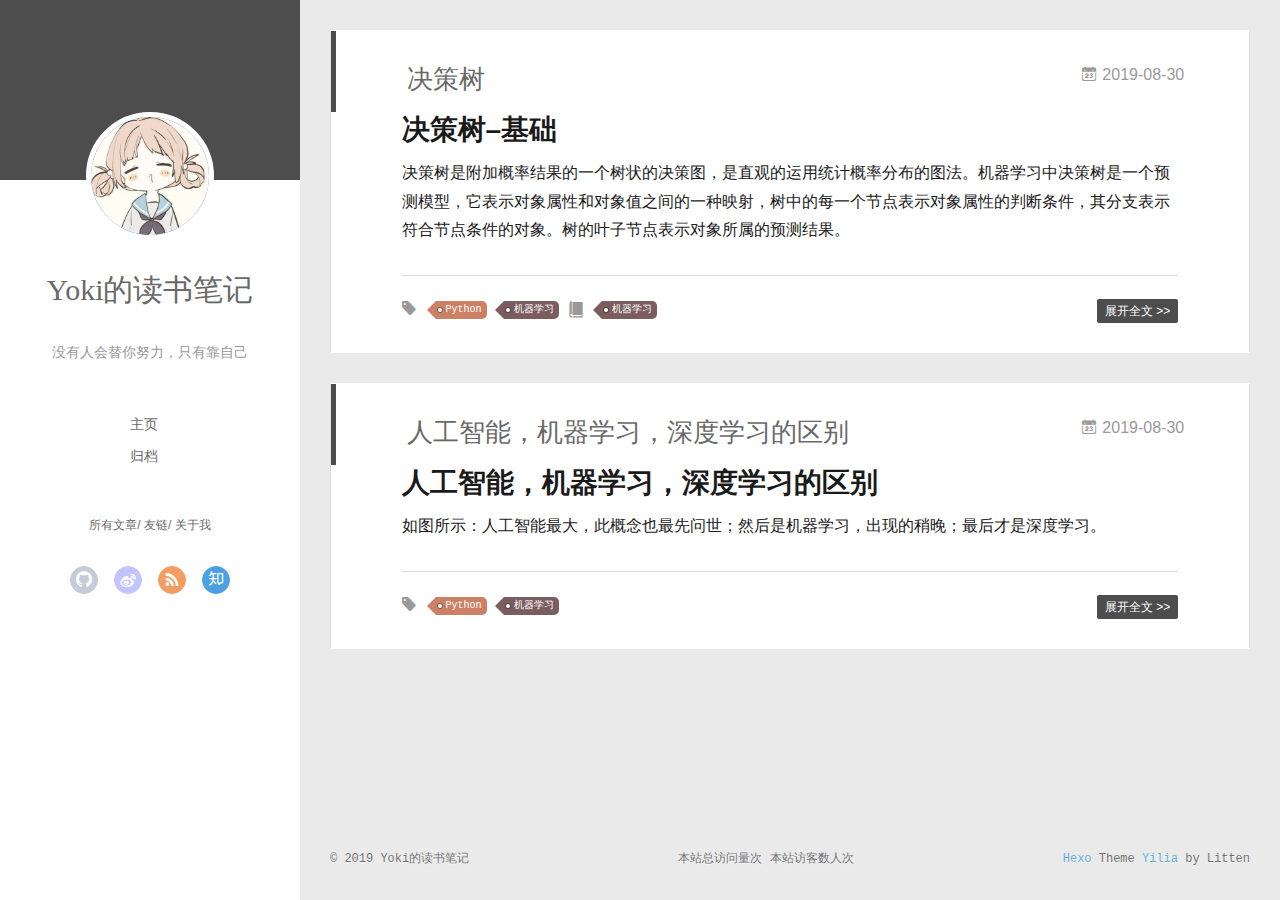
==== commit 0e6bf7ac: "Site updated: 2019-08-30 15:53:25" ====
--- a/index.html
+++ b/index.html
@@ -46,7 +46,7 @@
 			<img src="/assets/head.jpeg" class="js-avatar">
 		</a>
 		<hgroup>
-		  <h1 class="header-author"><a href="/">Qian Yang</a></h1>
+		  <h1 class="header-author"><a href="/">Yoki的读书笔记</a></h1>
 		</hgroup>
 		
 		<p class="header-subtitle">没有人会替你努力，只有靠自己</p>
@@ -106,7 +106,7 @@
 				<img src="/assets/head.jpeg" class="js-avatar">
 			</div>
 			<hgroup>
-			  <h1 class="header-author js-header-author">Qian Yang</h1>
+			  <h1 class="header-author js-header-author">Yoki的读书笔记</h1>
 			</hgroup>
 			
 			<p class="header-subtitle"><i class="icon icon-quo-left"></i>没有人会替你努力，只有靠自己<i class="icon icon-quo-right"></i></p>
@@ -333,7 +333,7 @@
   <div class="outer">
     <div id="footer-info">
       <div class="footer-left">
-        &copy; 2019 Qian Yang
+        &copy; 2019 Yoki的读书笔记
       </div>
       <div class="footer-right">
         <a href="http://hexo.io/" target="_blank">Hexo</a> Theme
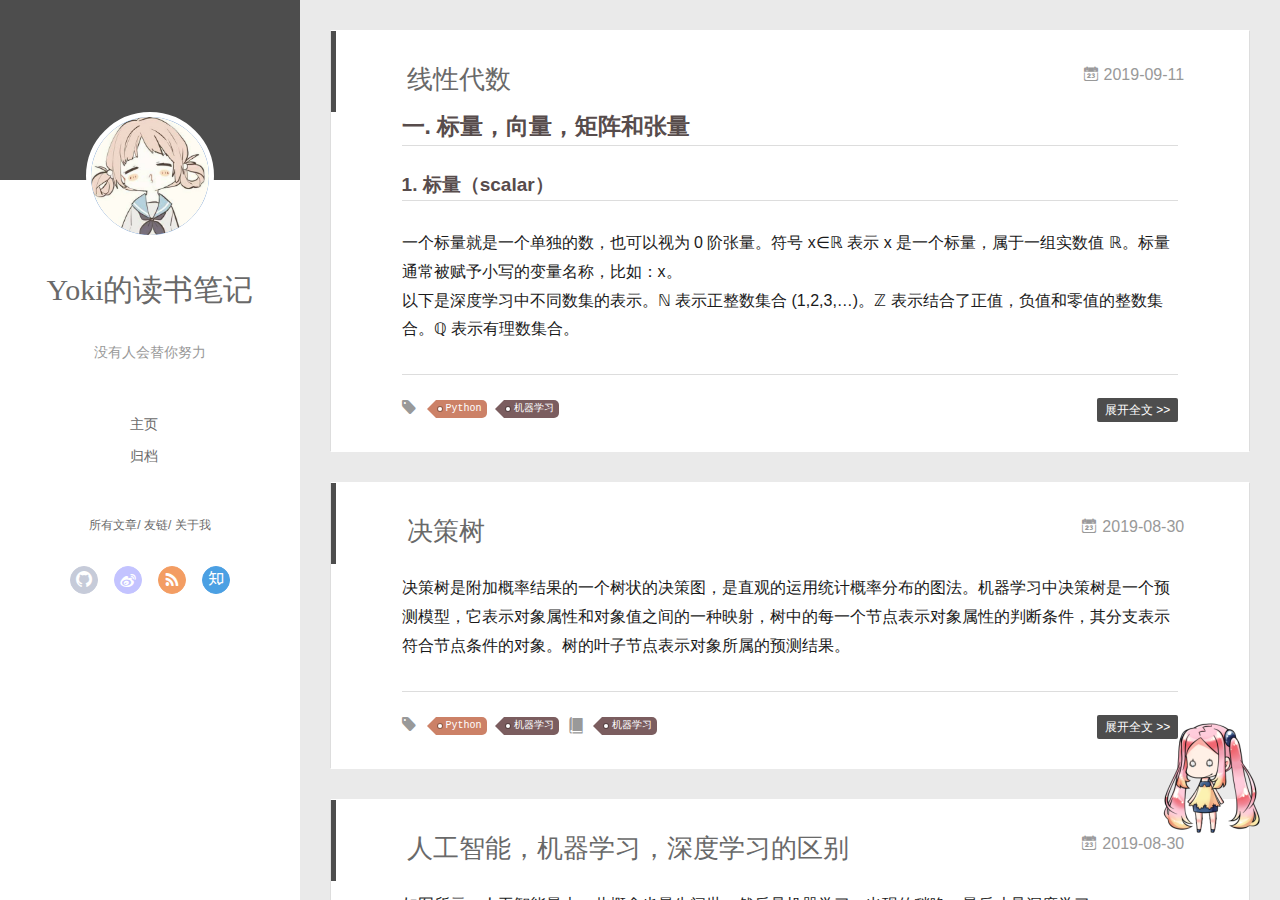
==== commit 70133fc3: "Site updated: 2019-09-11 16:42:54" ====
--- a/index.html
+++ b/index.html
@@ -49,7 +49,7 @@
 		  <h1 class="header-author"><a href="/">Yoki的读书笔记</a></h1>
 		</hgroup>
 		
-		<p class="header-subtitle">没有人会替你努力，只有靠自己</p>
+		<p class="header-subtitle">没有人会替你努力</p>
 		
 
 		<nav class="header-menu">
@@ -109,7 +109,7 @@
 			  <h1 class="header-author js-header-author">Yoki的读书笔记</h1>
 			</hgroup>
 			
-			<p class="header-subtitle"><i class="icon icon-quo-left"></i>没有人会替你努力，只有靠自己<i class="icon icon-quo-right"></i></p>
+			<p class="header-subtitle"><i class="icon icon-quo-left"></i>没有人会替你努力<i class="icon icon-quo-right"></i></p>
 			
 			
 			
@@ -156,27 +156,27 @@
           <div id="js-content" class="content-ll">
             
   
-    <article id="post-decisiontree" class="article article-type-post  article-index" itemscope itemprop="blogPost">
+    <article id="post-linear_algebra" class="article article-type-post  article-index" itemscope itemprop="blogPost">
   <div class="article-inner">
     
       <header class="article-header">
         
   
     <h1 itemprop="name">
-      <a class="article-title" href="/2019/08/30/decisiontree/">决策树</a>
+      <a class="article-title" href="/2019/09/11/linear_algebra/">线性代数</a>
     </h1>
   
 
         
-        <a href="/2019/08/30/decisiontree/" class="archive-article-date">
-  	<time datetime="2019-08-30T01:09:26.000Z" itemprop="datePublished"><i class="icon-calendar icon"></i>2019-08-30</time>
+        <a href="/2019/09/11/linear_algebra/" class="archive-article-date">
+  	<time datetime="2019-09-10T16:00:00.000Z" itemprop="datePublished"><i class="icon-calendar icon"></i>2019-09-11</time>
 </a>
         
       </header>
     
     <div class="article-entry" itemprop="articleBody">
       
-        <h1 id="决策树–基础"><a href="#决策树–基础" class="headerlink" title="决策树–基础"></a>决策树–基础</h1><p>决策树是附加概率结果的一个树状的决策图，是直观的运用统计概率分布的图法。机器学习中决策树是一个预测模型，它表示对象属性和对象值之间的一种映射，树中的每一个节点表示对象属性的判断条件，其分支表示符合节点条件的对象。树的叶子节点表示对象所属的预测结果。  </p>
+        <h2 id="一-标量，向量，矩阵和张量"><a href="#一-标量，向量，矩阵和张量" class="headerlink" title="一. 标量，向量，矩阵和张量"></a>一. 标量，向量，矩阵和张量</h2><h3 id="1-标量（scalar）"><a href="#1-标量（scalar）" class="headerlink" title="1. 标量（scalar）"></a>1. 标量（scalar）</h3><p>一个标量就是一个单独的数，也可以视为 0 阶张量。符号 x∈ℝ 表示 x 是一个标量，属于一组实数值 ℝ。标量通常被赋予小写的变量名称，比如：x。<br>以下是深度学习中不同数集的表示。ℕ 表示正整数集合 (1,2,3,…)。ℤ 表示结合了正值，负值和零值的整数集合。ℚ 表示有理数集合。</p>
         
       
 
@@ -201,6 +201,84 @@
 	</div>
 
       
+
+      
+        <p class="article-more-link">
+          <a class="article-more-a" href="/2019/09/11/linear_algebra/">展开全文 >></a>
+        </p>
+      
+
+      
+      <div class="clearfix"></div>
+    </div>
+  </div>
+</article>
+
+<aside class="wrap-side-operation">
+    <div class="mod-side-operation">
+        
+        <div class="jump-container" id="js-jump-container" style="display:none;">
+            <a href="javascript:void(0)" class="mod-side-operation__jump-to-top">
+                <i class="icon-font icon-back"></i>
+            </a>
+            <div id="js-jump-plan-container" class="jump-plan-container" style="top: -11px;">
+                <i class="icon-font icon-plane jump-plane"></i>
+            </div>
+        </div>
+        
+        
+    </div>
+</aside>
+
+
+
+
+  
+    <article id="post-decisiontree" class="article article-type-post  article-index" itemscope itemprop="blogPost">
+  <div class="article-inner">
+    
+      <header class="article-header">
+        
+  
+    <h1 itemprop="name">
+      <a class="article-title" href="/2019/08/30/decisiontree/">决策树</a>
+    </h1>
+  
+
+        
+        <a href="/2019/08/30/decisiontree/" class="archive-article-date">
+  	<time datetime="2019-08-30T01:09:26.000Z" itemprop="datePublished"><i class="icon-calendar icon"></i>2019-08-30</time>
+</a>
+        
+      </header>
+    
+    <div class="article-entry" itemprop="articleBody">
+      
+        <p>决策树是附加概率结果的一个树状的决策图，是直观的运用统计概率分布的图法。机器学习中决策树是一个预测模型，它表示对象属性和对象值之间的一种映射，树中的每一个节点表示对象属性的判断条件，其分支表示符合节点条件的对象。树的叶子节点表示对象所属的预测结果。  </p>
+        
+      
+
+      
+    </div>
+    <div class="article-info article-info-index">
+      
+      
+	<div class="article-tag tagcloud">
+		<i class="icon-price-tags icon"></i>
+		<ul class="article-tag-list">
+			 
+        		<li class="article-tag-list-item">
+        			<a href="javascript:void(0)" class="js-tag article-tag-list-link color2">Python</a>
+        		</li>
+      		 
+        		<li class="article-tag-list-item">
+        			<a href="javascript:void(0)" class="js-tag article-tag-list-link color5">机器学习</a>
+        		</li>
+      		
+		</ul>
+	</div>
+
+      
 	<div class="article-category tagcloud">
 		<i class="icon-book icon"></i>
 		<ul class="article-tag-list">
@@ -265,7 +343,7 @@
     
     <div class="article-entry" itemprop="articleBody">
       
-        <h1 id="人工智能，机器学习，深度学习的区别"><a href="#人工智能，机器学习，深度学习的区别" class="headerlink" title="人工智能，机器学习，深度学习的区别"></a>人工智能，机器学习，深度学习的区别</h1><p>如图所示：人工智能最大，此概念也最先问世；然后是机器学习，出现的稍晚；最后才是深度学习。</p>
+        <p>如图所示：人工智能最大，此概念也最先问世；然后是机器学习，出现的稍晚；最后才是深度学习。</p>
         
       
 
@@ -593,5 +671,5 @@
 
 </div>
   </div>
-</body>
+<script src="/live2dw/lib/L2Dwidget.min.js?094cbace49a39548bed64abff5988b05"></script><script>L2Dwidget.init({"pluginRootPath":"live2dw/","pluginJsPath":"lib/","pluginModelPath":"assets/","tagMode":false,"debug":false,"model":{"jsonPath":"/live2dw/assets/nipsilon.model.json"},"display":{"position":"right","width":150,"height":300},"mobile":{"show":true},"log":false});</script></body>
 </html>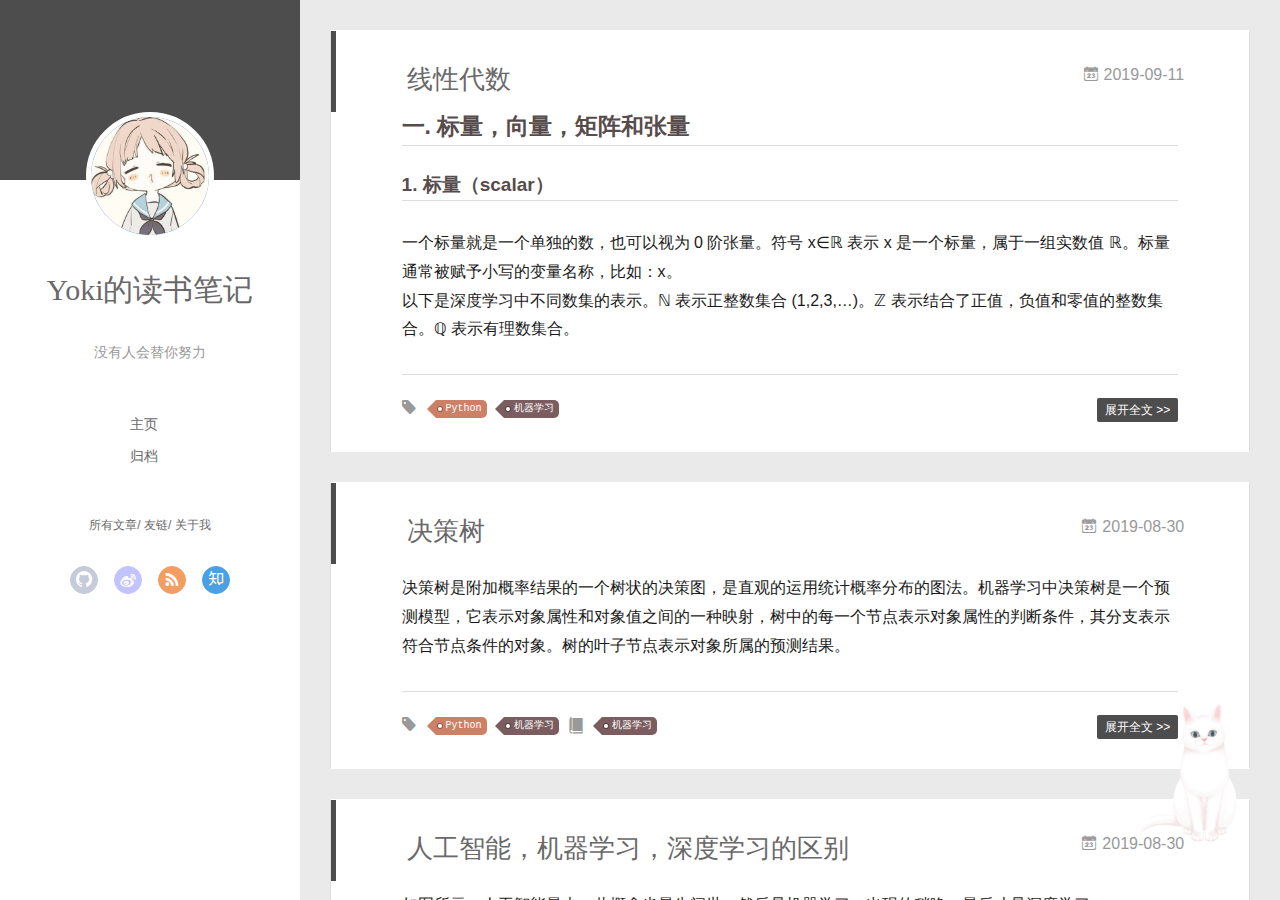
==== commit c59541cf: "Site updated: 2019-09-11 16:49:53" ====
--- a/index.html
+++ b/index.html
@@ -671,5 +671,5 @@
 
 </div>
   </div>
-<script src="/live2dw/lib/L2Dwidget.min.js?094cbace49a39548bed64abff5988b05"></script><script>L2Dwidget.init({"pluginRootPath":"live2dw/","pluginJsPath":"lib/","pluginModelPath":"assets/","tagMode":false,"debug":false,"model":{"jsonPath":"/live2dw/assets/nipsilon.model.json"},"display":{"position":"right","width":150,"height":300},"mobile":{"show":true},"log":false});</script></body>
+<script src="/live2dw/lib/L2Dwidget.min.js?094cbace49a39548bed64abff5988b05"></script><script>L2Dwidget.init({"pluginRootPath":"live2dw/","pluginJsPath":"lib/","pluginModelPath":"assets/","tagMode":false,"debug":false,"model":{"jsonPath":"/live2dw/assets/tororo.model.json"},"display":{"position":"right","width":150,"height":300},"mobile":{"show":true},"log":false});</script></body>
 </html>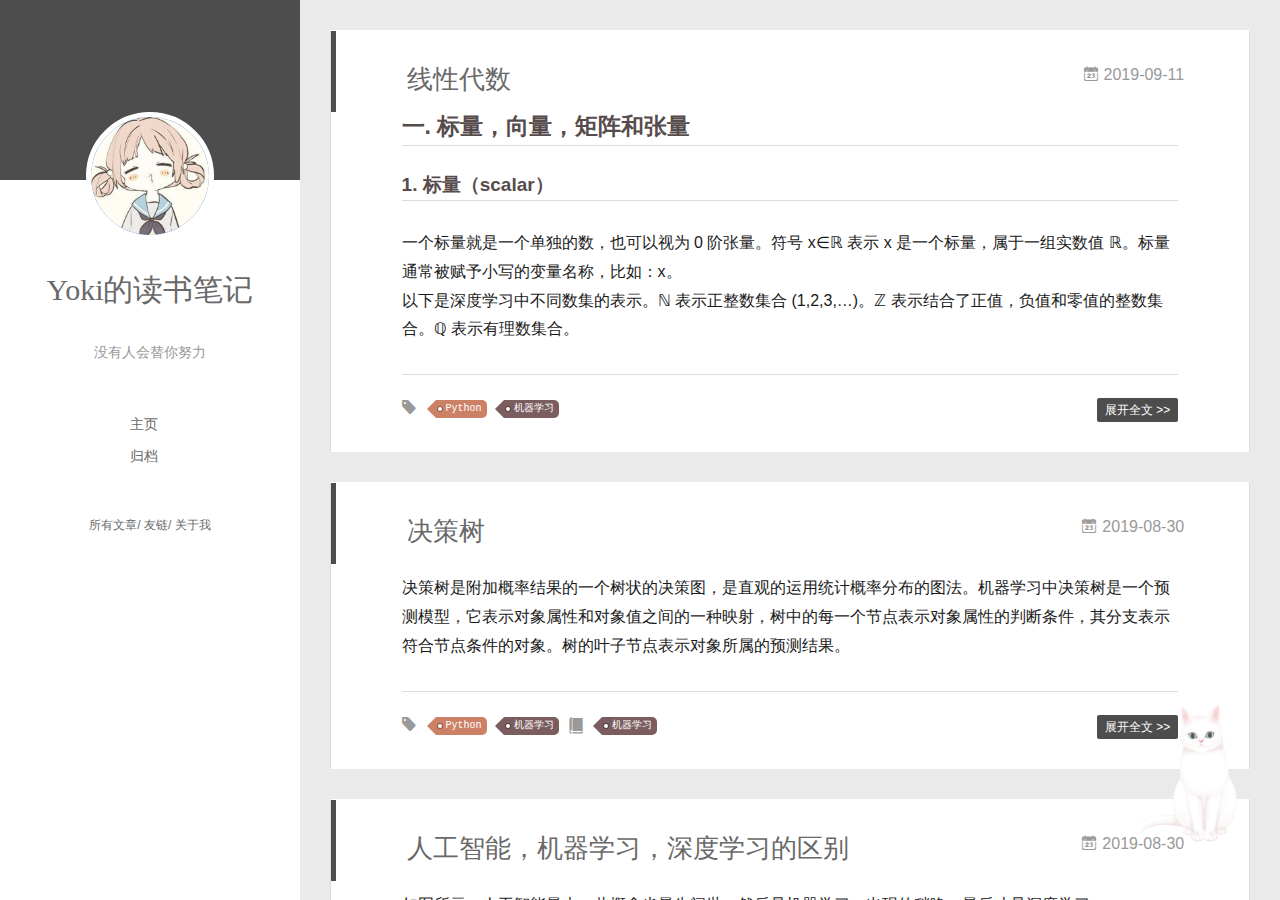
==== commit 73335f7e: "Site updated: 2019-09-11 16:54:56" ====
--- a/index.html
+++ b/index.html
@@ -79,14 +79,6 @@
 		<nav class="header-nav">
 			<div class="social">
 				
-					<a class="github" target="_blank" href="#" title="github"><i class="icon-github"></i></a>
-		        
-					<a class="weibo" target="_blank" href="#" title="weibo"><i class="icon-weibo"></i></a>
-		        
-					<a class="rss" target="_blank" href="#" title="rss"><i class="icon-rss"></i></a>
-		        
-					<a class="zhihu" target="_blank" href="#" title="zhihu"><i class="icon-zhihu"></i></a>
-		        
 			</div>
 		</nav>
 	</header>		
@@ -122,14 +114,6 @@
 			<nav class="header-nav">
 				<div class="social">
 					
-						<a class="github" target="_blank" href="#" title="github"><i class="icon-github"></i></a>
-			        
-						<a class="weibo" target="_blank" href="#" title="weibo"><i class="icon-weibo"></i></a>
-			        
-						<a class="rss" target="_blank" href="#" title="rss"><i class="icon-rss"></i></a>
-			        
-						<a class="zhihu" target="_blank" href="#" title="zhihu"><i class="icon-zhihu"></i></a>
-			        
 				</div>
 			</nav>
 
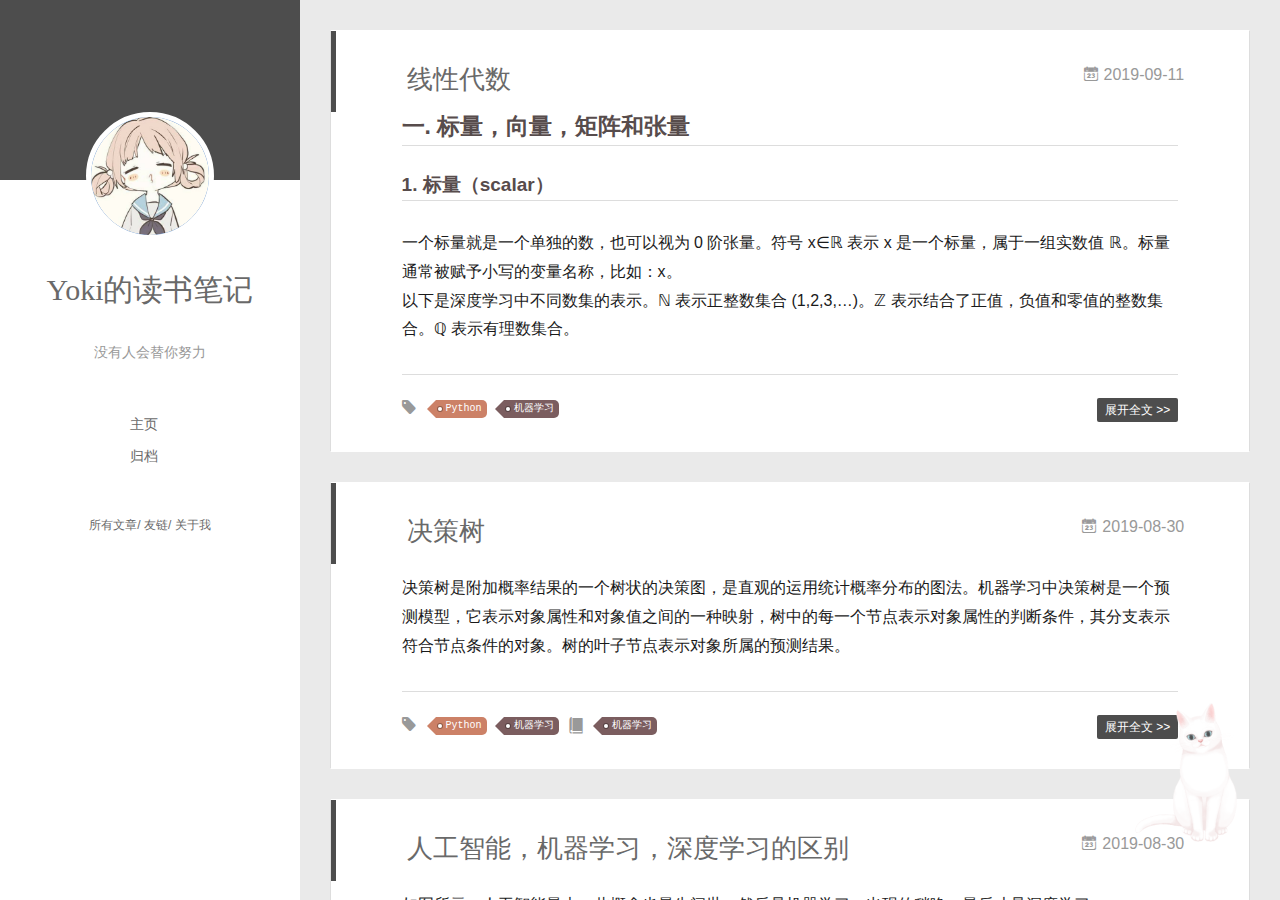
==== commit 2ee2c96c: "Site updated: 2019-09-11 17:05:10" ====
--- a/index.html
+++ b/index.html
@@ -547,34 +547,6 @@
     
     	<section class="tools-section tools-section-friends" q-show="friends">
   		
-        <ul class="search-ul">
-          
-            <li class="search-li">
-              <a href="http://localhost:4000/" target="_blank" class="search-title"><i class="icon-quo-left icon"></i>友情链接1</a>
-            </li>
-          
-            <li class="search-li">
-              <a href="http://localhost:4000/" target="_blank" class="search-title"><i class="icon-quo-left icon"></i>友情链接2</a>
-            </li>
-          
-            <li class="search-li">
-              <a href="http://localhost:4000/" target="_blank" class="search-title"><i class="icon-quo-left icon"></i>友情链接3</a>
-            </li>
-          
-            <li class="search-li">
-              <a href="http://localhost:4000/" target="_blank" class="search-title"><i class="icon-quo-left icon"></i>友情链接4</a>
-            </li>
-          
-            <li class="search-li">
-              <a href="http://localhost:4000/" target="_blank" class="search-title"><i class="icon-quo-left icon"></i>友情链接5</a>
-            </li>
-          
-            <li class="search-li">
-              <a href="http://localhost:4000/" target="_blank" class="search-title"><i class="icon-quo-left icon"></i>友情链接6</a>
-            </li>
-          
-        </ul>
-  		
     	</section>
     
 
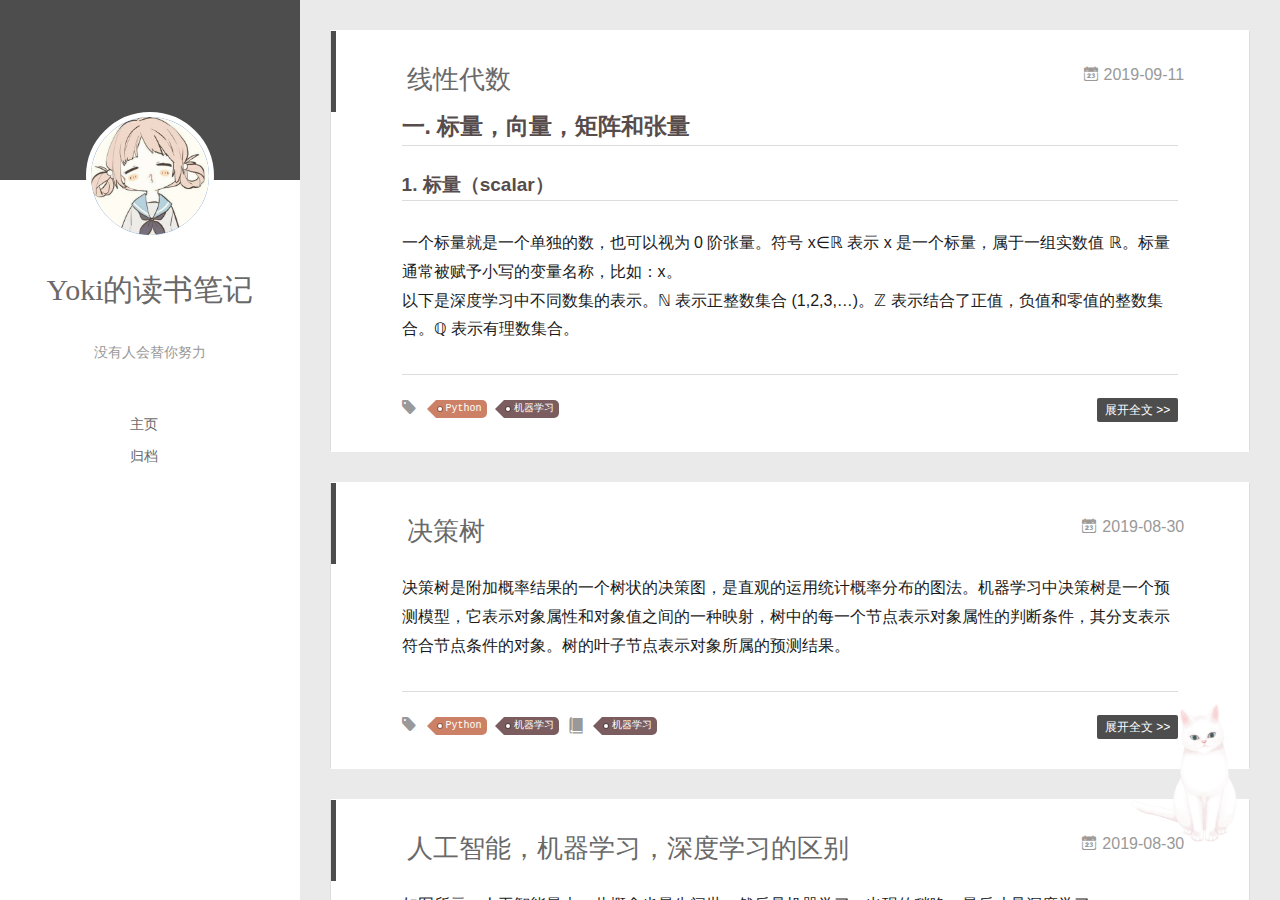
==== commit b66edd3b: "Site updated: 2019-09-16 10:33:17" ====
--- a/index.html
+++ b/index.html
@@ -63,16 +63,6 @@
 		</nav>
 		<nav class="header-smart-menu">
     		
-    			
-    			<a q-on="click: openSlider(e, 'innerArchive')" href="javascript:void(0)">所有文章</a>
-    			
-            
-    			
-    			<a q-on="click: openSlider(e, 'friends')" href="javascript:void(0)">友链</a>
-    			
-            
-    			
-    			<a q-on="click: openSlider(e, 'aboutme')" href="javascript:void(0)">关于我</a>
     			
             
 		</nav>
@@ -427,7 +417,7 @@
   	open_in_new: false,
   	toc_hide_index: true,
   	root: "/",
-  	innerArchive: true,
+  	innerArchive: false,
   	showTags: false
   }
 </script>
@@ -448,16 +438,6 @@
     
     
       
-      
-      
-    
-      
-      
-      
-    
-      
-      
-      
     
     
 
@@ -465,97 +445,14 @@
     
     
       
-      <li style="width: 33.333333333333336%" q-on="click: openSlider(e, 'innerArchive')"><a href="javascript:void(0)" q-class="active:innerArchive">所有文章</a></li>
-      
-        
-      
-      <li style="width: 33.333333333333336%" q-on="click: openSlider(e, 'friends')"><a href="javascript:void(0)" q-class="active:friends">友链</a></li>
-      
-        
-      
-      <li style="width: 33.333333333333336%" q-on="click: openSlider(e, 'aboutme')"><a href="javascript:void(0)" q-class="active:aboutme">关于我</a></li>
-      
         
     </ul>
   </div>
   <div class="tools-wrap">
     
-    	<section class="tools-section tools-section-all" q-show="innerArchive">
-        <div class="search-wrap">
-          <input class="search-ipt" q-model="search" type="text" placeholder="find something…">
-          <i class="icon-search icon" q-show="search|isEmptyStr"></i>
-          <i class="icon-close icon" q-show="search|isNotEmptyStr" q-on="click:clearChose(e)"></i>
-        </div>
-        <div class="widget tagcloud search-tag">
-          <p class="search-tag-wording">tag:</p>
-          <label class="search-switch">
-            <input type="checkbox" q-on="click:toggleTag(e)" q-attr="checked:showTags">
-          </label>
-          <ul class="article-tag-list" q-show="showTags">
-             
-              <li class="article-tag-list-item">
-                <a href="javascript:void(0)" class="js-tag color2">Python</a>
-              </li>
-             
-              <li class="article-tag-list-item">
-                <a href="javascript:void(0)" class="js-tag color5">机器学习</a>
-              </li>
-            
-            <div class="clearfix"></div>
-          </ul>
-        </div>
-        <ul class="search-ul">
-          <p q-show="jsonFail" style="padding: 20px; font-size: 12px;">
-            缺失模块。<br/>1、请确保node版本大于6.2<br/>2、在博客根目录（注意不是yilia根目录）执行以下命令：<br/> npm i hexo-generator-json-content --save<br/><br/>
-            3、在根目录_config.yml里添加配置：
-<pre style="font-size: 12px;" q-show="jsonFail">
-  jsonContent:
-    meta: false
-    pages: false
-    posts:
-      title: true
-      date: true
-      path: true
-      text: false
-      raw: false
-      content: false
-      slug: false
-      updated: false
-      comments: false
-      link: false
-      permalink: false
-      excerpt: false
-      categories: false
-      tags: true
-</pre>
-          </p>
-          <li class="search-li" q-repeat="items" q-show="isShow">
-            <a q-attr="href:path|urlformat" class="search-title"><i class="icon-quo-left icon"></i><span q-text="title"></span></a>
-            <p class="search-time">
-              <i class="icon-calendar icon"></i>
-              <span q-text="date|dateformat"></span>
-            </p>
-            <p class="search-tag">
-              <i class="icon-price-tags icon"></i>
-              <span q-repeat="tags" q-on="click:choseTag(e, name)" q-text="name|tagformat"></span>
-            </p>
-          </li>
-        </ul>
-    	</section>
-    
-
-    
-    	<section class="tools-section tools-section-friends" q-show="friends">
-  		
-    	</section>
-    
-
-    
-    	<section class="tools-section tools-section-me" q-show="aboutme">
-  	  	
-  	  		<div class="aboutme-wrap" id="js-aboutme">很惭愧&lt;br&gt;&lt;br&gt;只做了一点微小的工作&lt;br&gt;谢谢大家</div>
-  	  	
-    	</section>
+
+    
+
     
   </div>
   
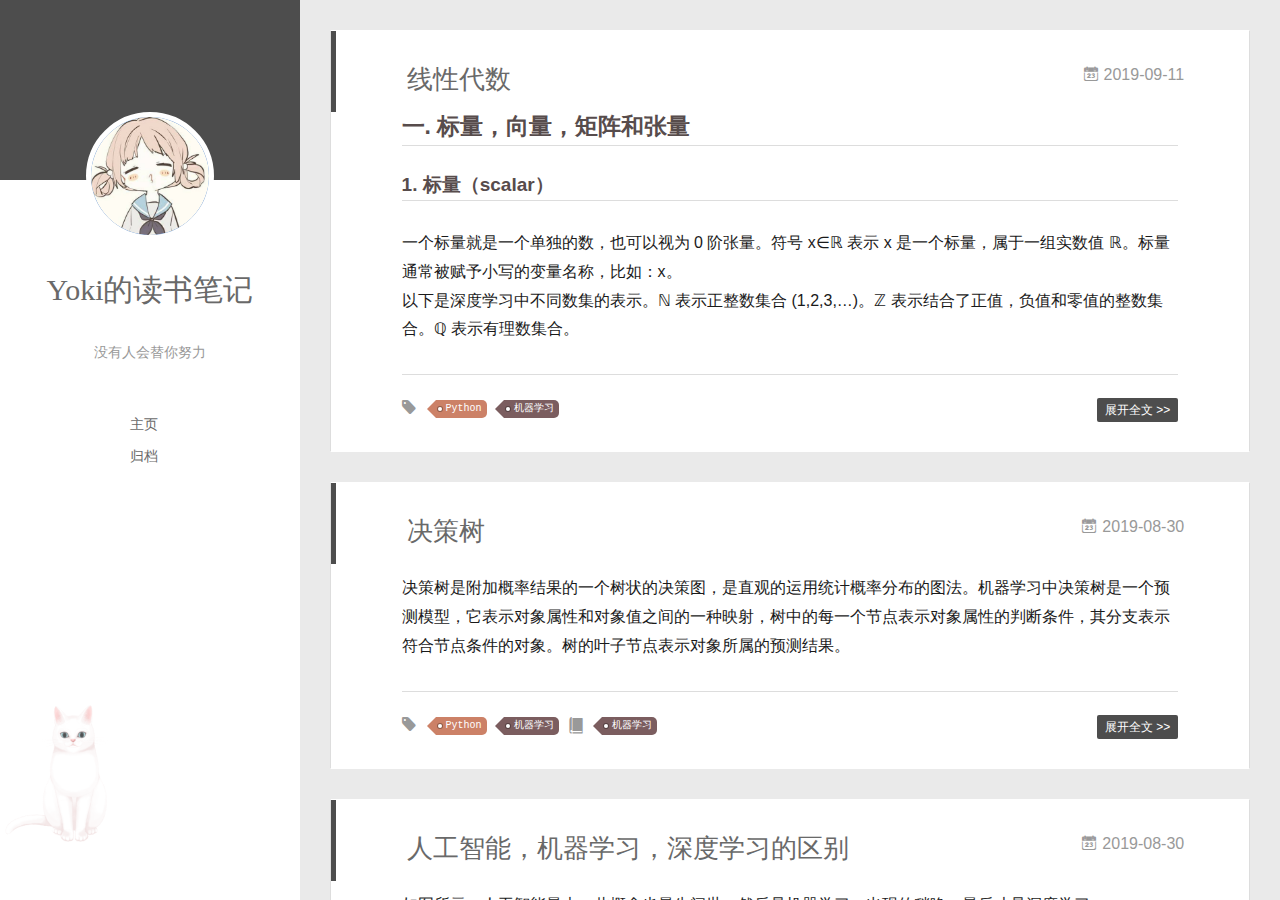
==== commit 806b7062: "Site updated: 2019-09-16 14:26:35" ====
--- a/index.html
+++ b/index.html
@@ -524,5 +524,5 @@
 
 </div>
   </div>
-<script src="/live2dw/lib/L2Dwidget.min.js?094cbace49a39548bed64abff5988b05"></script><script>L2Dwidget.init({"pluginRootPath":"live2dw/","pluginJsPath":"lib/","pluginModelPath":"assets/","tagMode":false,"debug":false,"model":{"jsonPath":"/live2dw/assets/tororo.model.json"},"display":{"position":"right","width":150,"height":300},"mobile":{"show":true},"log":false});</script></body>
+<script src="/live2dw/lib/L2Dwidget.min.js?094cbace49a39548bed64abff5988b05"></script><script>L2Dwidget.init({"pluginRootPath":"live2dw/","pluginJsPath":"lib/","pluginModelPath":"assets/","tagMode":false,"debug":false,"model":{"jsonPath":"/live2dw/assets/tororo.model.json"},"display":{"position":"left","width":150,"height":300},"mobile":{"show":true},"log":false});</script></body>
 </html>